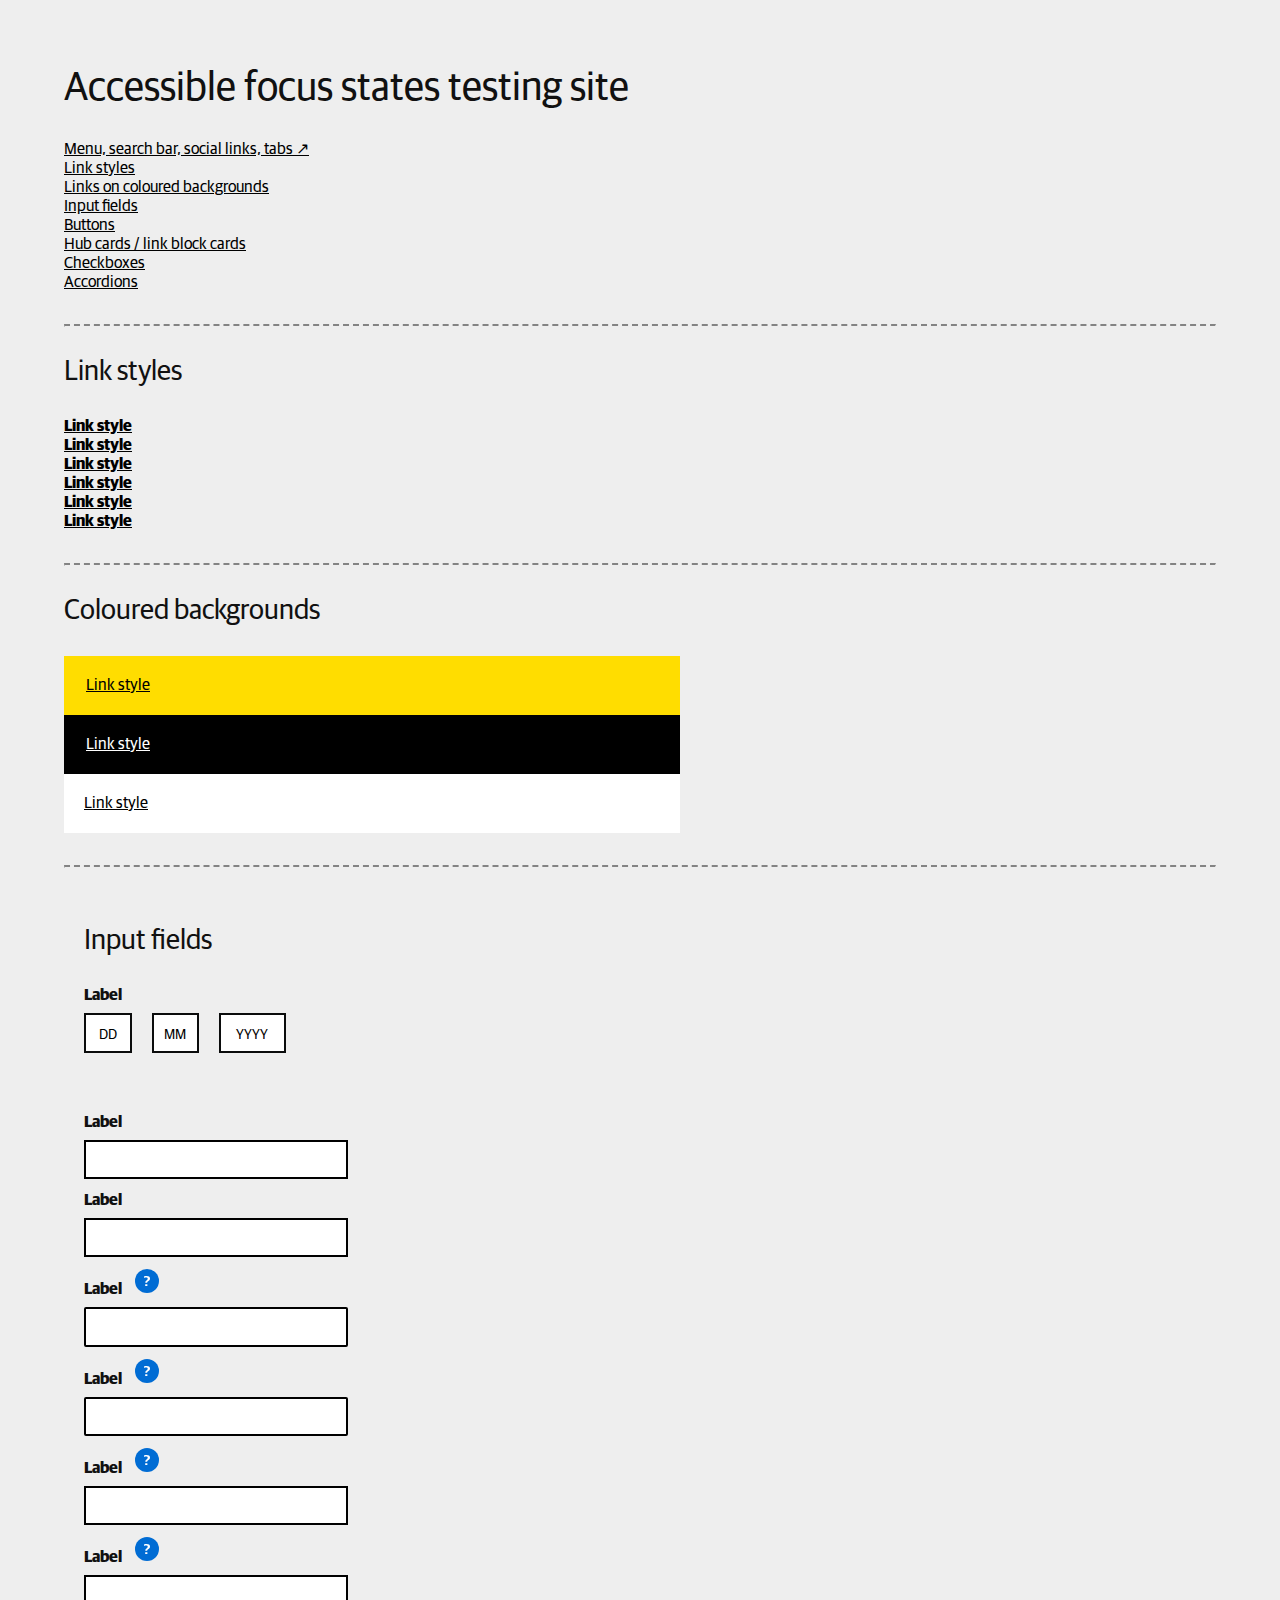
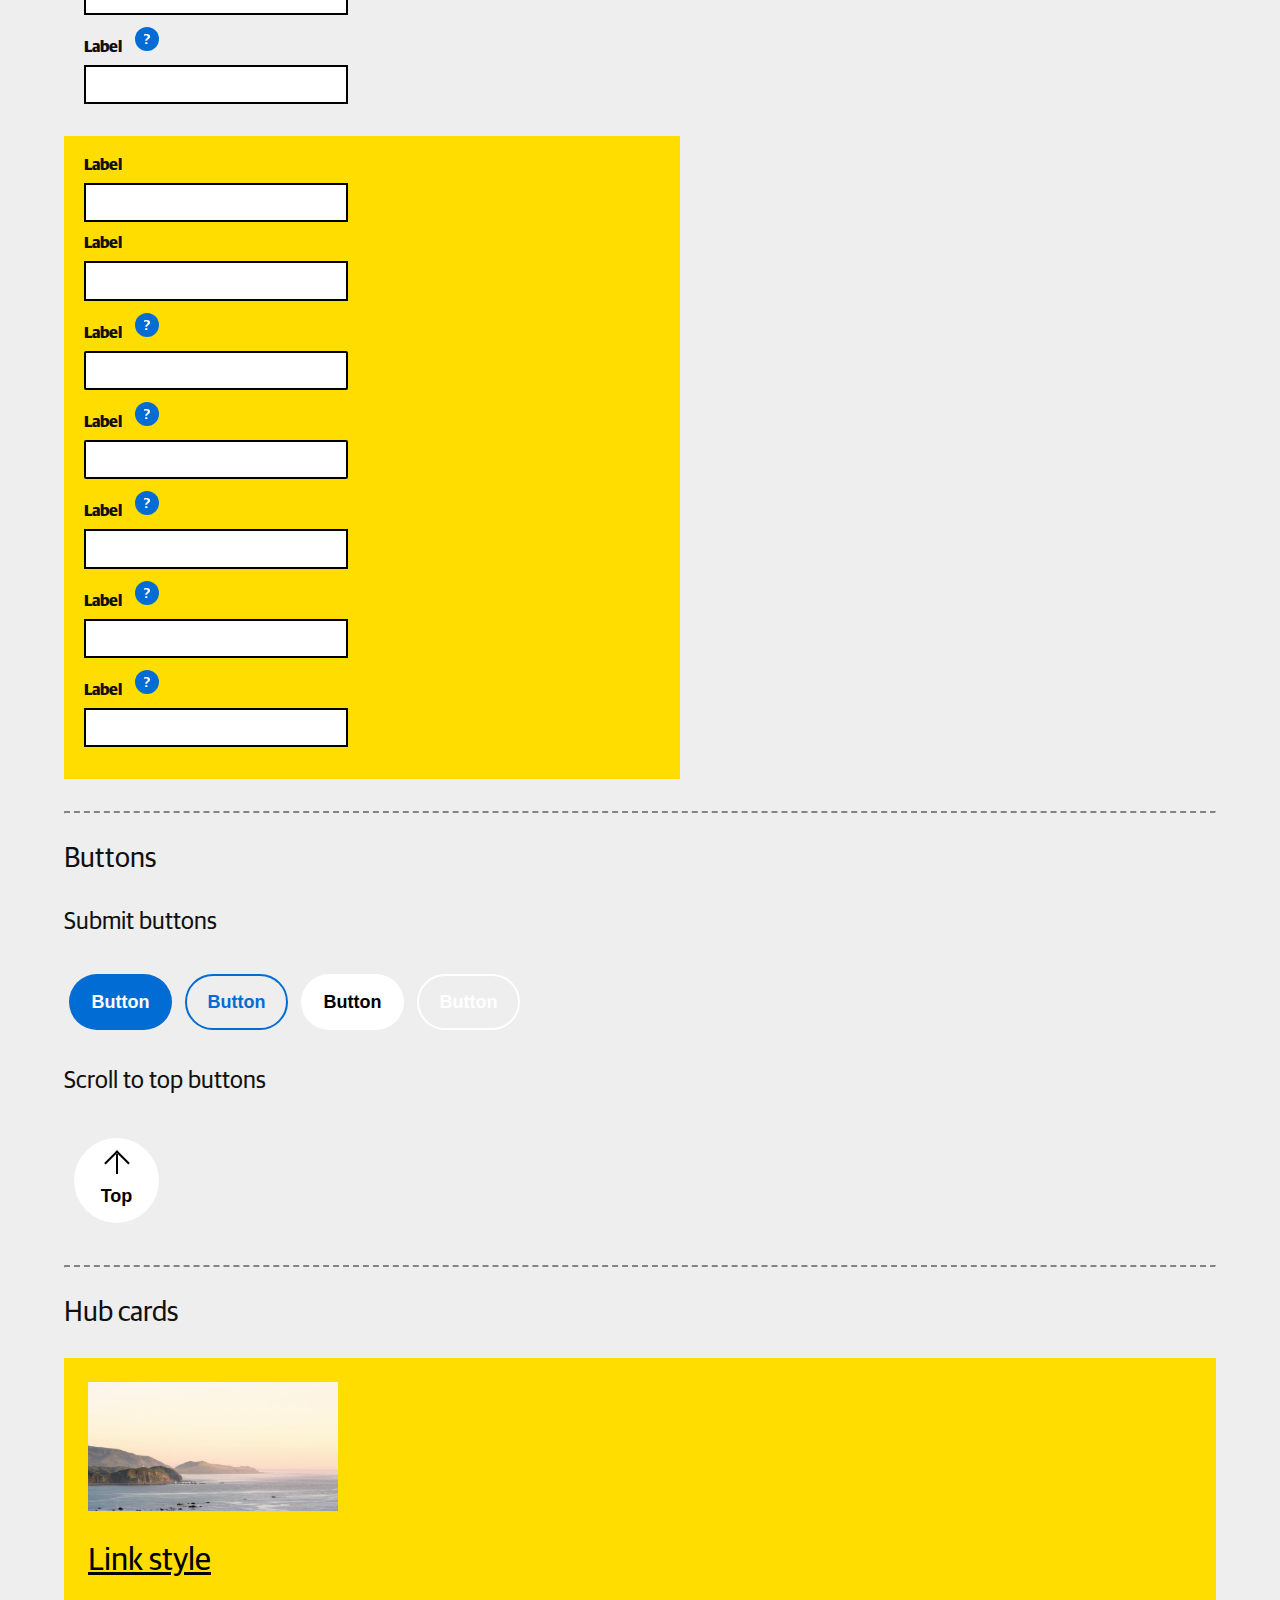
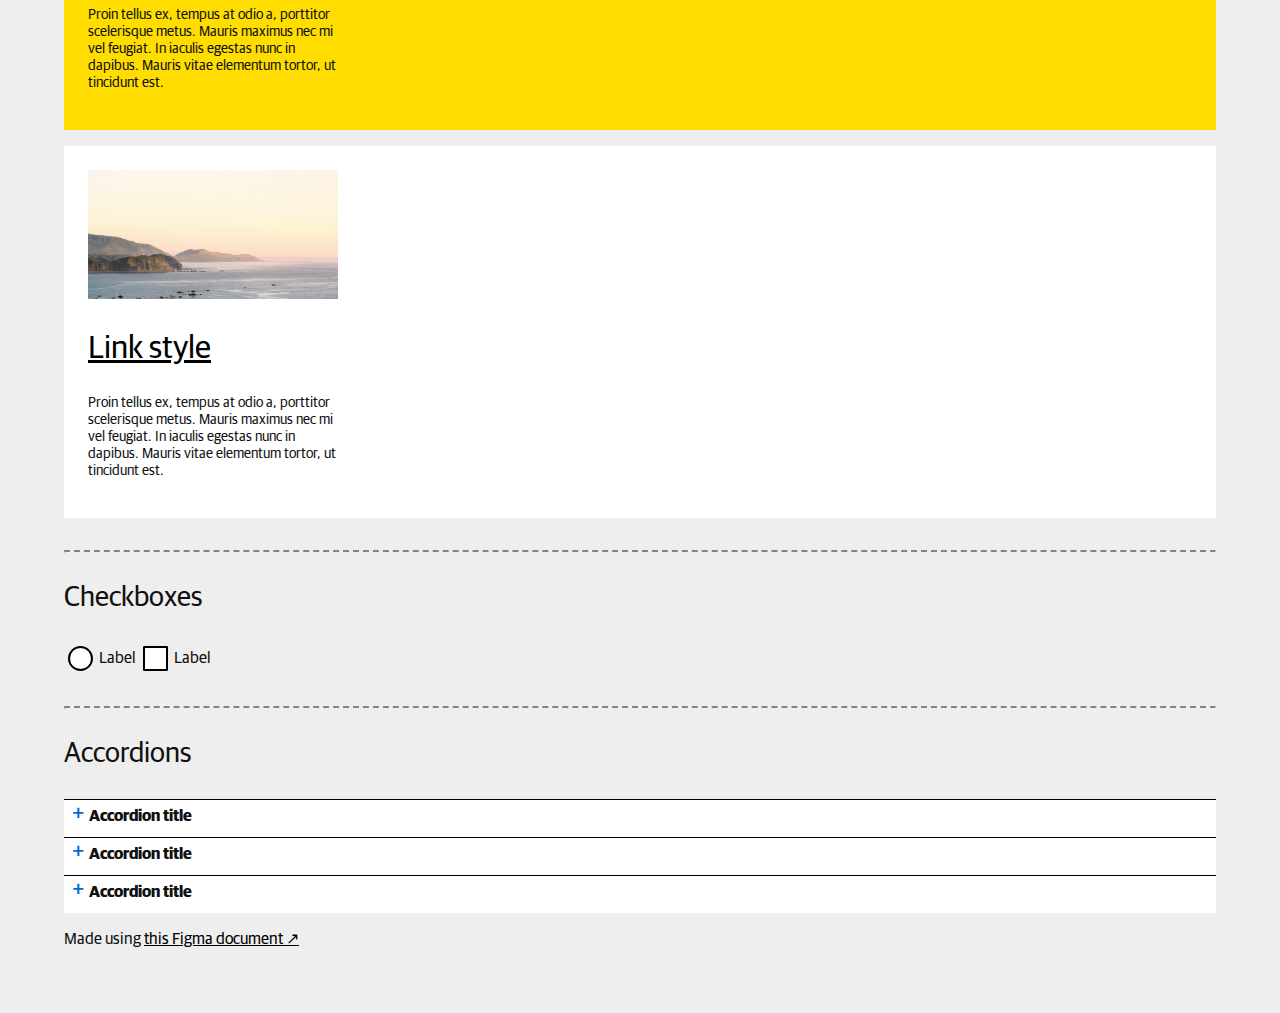
==== index.html @ c432e646 "Took CSS from WCC site for trickier elements" ====
<!DOCTYPE html>
<html lang="en">
   <head>
      <meta charset="utf-8">
      <meta http-equiv="X-UA-Compatible" content="IE=edge">
      <title>Accessible focus states</title>
      <meta name="description" content="Site for testing keyboard navigation of key elements.">
      <meta name="viewport" content="width=device-width, initial-scale=1">
      <meta property="twitter:image" content="/images/og.png">
      <meta property="twitter:title" content="Accessible focus states">
      <meta property="og:image" content="/images/og.png">
      <meta property="og:title" content="Accessible focus states">
      <meta property="og:description" content="Site for testing keyboard navigation of key elements." />
      <meta property="og:url" content="https://accessible-focus-states.vercel.app/">
      <link rel="stylesheet" href="style.css">
      <link rel="stylesheet" href="https://cdnjs.cloudflare.com/ajax/libs/font-awesome/4.7.0/css/font-awesome.min.css">
      <link rel="apple-touch-icon" sizes="180x180" href="/apple-touch-icon.png">
      <link rel="icon" type="image/png" sizes="32x32" href="/favicon-32x32.png">
      <link rel="icon" type="image/png" sizes="16x16" href="/favicon-16x16.png">
      <link rel="manifest" href="/site.webmanifest">
   </head>
   <body>
    <header>
      <h1>
         <span class="strong">Accessible focus states testing site</span>
      </h1>
    </header>
    <nav>
      <a href="/menu.html">Menu, search bar, social links, tabs ↗</a><br>
      <a href="#link-styles">Link styles</a><br>
      <a href="#coloured-backgrounds">Links on coloured backgrounds</a><br>
      <a href="#inputs">Input fields</a><br>
      <a href="#buttons">Buttons</a><br>
      <a href="#hub-cards">Hub cards / link block cards</a><br>
      <a href="#checkboxes">Checkboxes</a><br>
      <a href="#accordion">Accordions</a>
    </nav>
    <main>
      <hr class="dashed">
      <section>
         <h3 id="link-styles">Link styles</h3>
         <div id="text-links">
            <div id="link-one">
               <a href="#">Link style</a>
            </div>
            <div id="link-two">
               <a href="#">Link style</a>
            </div>
            <div id="link-three">
               <a href="#">Link style</a>
            </div>
            <div id="link-four">
               <a href="#">Link style</a>
            </div>
            <div id="link-five">
               <a href="#">Link style</a>
            </div>
            <div id="link-six">
               <a href="#">Link style</a>
            </div>
         </div>
      </section>
      <hr class="dashed">
      <section>
         <h3 id="coloured-backgrounds">Coloured backgrounds</h3>
         <div class="yellow-bg">
            <div id="link-seven">
               <a href="#">Link style</a>
            </div>
         </div>
         <div class="black-bg">
            <div id="link-eight">
               <a href="#">Link style</a>
            </div>
         </div>
         <div class="white-bg">
            <div id="link-nine">
               <a href="#">Link style</a>
            </div>
         </div>
      </section>
      <hr class="dashed">
         

      <div class="nobg-label">
            <h3 id="inputs">Input fields</h3>
    
         <div class="govuk-form-group">
            <label class="input--label">Label</label>
              <div class="govuk-date-input" id="passport-issued">
                <div class="govuk-date-input__item">
                  <div class="govuk-form-group">
                    <label class="govuk-label govuk-date-input__label" for="passport-issued-day">
                      Day
                    </label>
                    <input class="govuk-input govuk-date-input__input govuk-input--width-2" id="passport-issued-day" name="passport-issued-day" type="number" placeholder="DD" inputmode="numeric">
                  </div>
                </div>
                <div class="govuk-date-input__item">
                  <div class="govuk-form-group">
                    <label class="govuk-label govuk-date-input__label" for="passport-issued-month">
                      Month
                    </label>
                    <input class="govuk-input govuk-date-input__input govuk-input--width-2" id="passport-issued-month" name="passport-issued-month" type="number" placeholder="MM" inputmode="numeric">
                  </div>
                </div>
                <div class="govuk-date-input__item">
                  <div class="govuk-form-group">
                    <label class="govuk-label govuk-date-input__label" for="passport-issued-year">
                      Year
                    </label>
                    <input class="govuk-input govuk-date-input__input govuk-input--width-4" id="passport-issued-year" name="passport-issued-year" type="number" placeholder="YYYY" inputmode="numeric">
                  </div>
                </div>
              </div>
          </div>
         
            <div class="input--field-group">
               <label class="input--label" for="user-name">Label</label>
               <input class="input--field-a" id="user-name" type="text" name="user_name" />
            </div>
            <div class="input--field-group">
               <label class="input--label" for="user-name">Label</label>
               <input class="input--field-b" id="user-name" type="text" name="user_name" />
            </div>
            <div class="input--field-group good">
               <label class="input--label" for="user-name">
                  Label
                  <svg class="icon" alt="White question mark icon inside a blue circle"></svg>
               </label>
               <input class="input--field-c" id="user-name" type="text" name="user_name" />
            </div>
            <div class="input--field-group good">
               <label class="input--label" for="user-name">
                  Label
                  <svg class="icon" alt="White question mark icon inside a blue circle"></svg>
               </label>
               <input class="input--field-d" id="user-name" type="text" name="user_name" />
            </div>
            <div class="input--field-group good">
               <label class="input--label" for="user-name">
                  Label
                  <svg class="icon" alt="White question mark icon inside a blue circle"></svg>
               </label>
               <input class="input--field-e" id="user-name" type="text" name="user_name" />
            </div>
            <div class="input--field-group good">
               <label class="input--label" for="user-name">
                  Label
                  <svg class="icon" alt="White question mark icon inside a blue circle"></svg>
               </label>
               <input class="input--field-f" id="user-name" type="text" name="user_name" />
            </div>
            <div class="input--field-group good">
               <label class="input--label" for="user-name">
                  Label
                  <svg class="icon" alt="White question mark icon inside a blue circle"></svg>
               </label>
               <input class="input--field-g" id="user-name" type="text" name="user_name" />
            </div>
         </div>
         <div class="yellow-bg">
            <div class="input--field-group">
               <label class="input--label" for="user-name">Label</label>
               <input class="input--field-a" id="user-name" type="text" name="user_name" />
            </div>
            <div class="input--field-group">
               <label class="input--label" for="user-name">Label</label>
               <input class="input--field-b" id="user-name" type="text" name="user_name" />
            </div>
            <div class="input--field-group good">
               <label class="input--label" for="user-name">
                  Label
                  <svg class="icon" alt="White question mark icon inside a blue circle"></svg>
               </label>
               <input class="input--field-c" id="user-name" type="text" name="user_name" />
            </div>
            <div class="input--field-group good">
               <label class="input--label" for="user-name">
                  Label
                  <svg class="icon" alt="White question mark icon inside a blue circle"></svg>
               </label>
               <input class="input--field-d" id="user-name" type="text" name="user_name" />
            </div>
            <div class="input--field-group good">
               <label class="input--label" for="user-name">
                  Label
                  <svg class="icon" alt="White question mark icon inside a blue circle"></svg>
               </label>
               <input class="input--field-e" id="user-name" type="text" name="user_name" />
            </div>
            <div class="input--field-group good">
               <label class="input--label" for="user-name">
                  Label
                  <svg class="icon" alt="White question mark icon inside a blue circle"></svg>
               </label>
               <input class="input--field-f" id="user-name" type="text" name="user_name" />
            </div>
            <div class="input--field-group good">
               <label class="input--label" for="user-name">
                  Label
                  <svg class="icon" alt="White question mark icon inside a blue circle"></svg>
               </label>
               <input class="input--field-g" id="user-name" type="text" name="user_name" />
            </div>
         </div>
      </section>
      <hr class="dashed">
      <section>
         <h3 id="buttons">Buttons</h3>
         <h4>Submit buttons</h4>
         <button type="button" class="button">Button</button>
         <button type="button" class="button-a">Button</button>
         <button type="button" class="button-b">Button</button>
         <button type="button" class="button-c">Button</button>
         <h4>Scroll to top buttons</h4>
         <button id="scrollToTopBtn"><i class="gg-arrow-up"></i><br>Top</button>
      </section>
      <hr class="dashed">
      <section>
         <h3 id="hub-cards">Hub cards</h3>
         <div class="full-width-yellow">
         <ul class="linkCards">
            <li class="yellow-card">
               <a href="https://example.com" aria-label="Takes the user to example.com, used as a test link" title="Go to example.com">
                  <img src="/images/beach.png" alt="Photograph of the New Zealand beachside, with an open pinkish sky in the distance." width="250px">
                  <h2>Link style</h2>
               </a>
               <p>
                  Proin tellus ex, tempus at odio a, porttitor scelerisque metus. Mauris maximus nec mi vel feugiat. In iaculis egestas nunc in dapibus. Mauris vitae elementum tortor, ut tincidunt est.
               </p>
            </li>
         </ul>
         </div>
         <div class="full-width-white">
         <ul class="linkCards">
            <li class="white-card">
               <a href="https://example.com" aria-label="Takes the user to example.com, used as a test link" title="Go to example.com">
                  <img src="/images/beach.png" alt="Photograph of the New Zealand beachside, with an open pinkish sky in the distance." width="250px">
                  <h2>Link style</h2>
               </a>
               <p>
                  Proin tellus ex, tempus at odio a, porttitor scelerisque metus. Mauris maximus nec mi vel feugiat. In iaculis egestas nunc in dapibus. Mauris vitae elementum tortor, ut tincidunt est.
               </p>
            </li>
         </ul>
         </div>
      </section>
      <hr class="dashed">
      <section>
         <h3 id="checkboxes">Checkboxes</h3>
         <input type="checkbox" class="checkbox-round" aria-labelledby="checkbox">
         <label for="checkbox">Label</label>
         <input type="checkbox" class="checkbox-square" aria-labelledby="checkbox">
         <label for="checkbox">Label</label>
      </section>
      <hr class="dashed">
      <section>
         <h3 id="accordion">Accordions</h3>
         <div class="full-width-white">
         <details aria-labelledby="accordion">
            <summary>Accordion title</summary>
            <p>This is some accordion content.</p>
         </details>
         <details aria-labelledby="accordion">
            <summary>Accordion title</summary>
            <p>This is some accordion content.</p>
         </details>
         <details aria-labelledby="accordion">
            <summary>Accordion title</summary>
            <p>This is some accordion content.</p>
         </details>
      </div>
      </section>
    </main>
    <footer>
        <p>Made using <a href="https://www.figma.com/file/gqziIQ2VewQDCaU8nLfuSC/accessible-focus-states?type=design&node-id=51-814&mode=design&t=V93W15GEvWnqs6bF-0" aria-label="Opens Figma mockups of keyboard accessible focus states of the Wellington City Council website." title="Go to Figma file." target="_blank">this Figma document ↗</a></p>
    </footer>
   </body>
</html>
---- style.css ----
/* Fonts */
@font-face {
	font-family: 'Guardian Sans';
	font-style: normal;
	font-weight: normal;
	src: local('Guardian Sans Regular'), url('fonts/GuardianSansRegular.woff') format('woff');
}
@font-face {
	font-family: 'Guardian Sans';
	font-style: italic;
	font-weight: normal;
	src: local('Guardian Sans Regular Italic'), url('fonts/GuardianSansRegularIt.woff') format('woff');
}
@font-face {
	font-family: 'Guardian Sans';
	font-style: normal;
	font-weight: bold;
	src: local('Guardian Sans Bold'), url('fonts/GuardianSansBold.woff') format('woff');
}
@font-face {
	font-family: 'Guardian Sans';
	font-style: italic;
	font-weight: bold;
	src: local('Guardian Sans Bold Italic'), url('fonts/GuardianSansBoldIt.woff') format('woff');
}
body {
	text-rendering: optimizeLegibility;
	-webkit-overflow-scrolling: touch;
	-webkit-font-smoothing: antialiased;
	margin: 4rem;
	color: #111;
	font-family: "Guardian Sans", sans-serif;
	background-color: #eeeeee;
}
/* Sections */
.yellow-bg {
	background:#FFDD00;
	width: 50%;
	display: block;
	padding: 20px;
}
.nobg-label {
	width: 50%;
	display: block;
	padding: 20px;
}
.yellow-label {
	background: #FFDD00;
	width: 50%;
	display: block;
	padding: 20px;
}
.yellow-bg a {
	padding: 2px;
}
.black-bg {
	background:#000000;
	width: 50%;
	display: block;
	padding: 20px;
}
.black-bg a:link {
	padding: 2px;
	color: #ffffff;
}
.white-bg {
	background:#FFFFFF;
	width: 50%;
	display: block;
	padding: 20px;
}
/* Dividers */
hr.dashed {
	border-top: 2px dashed #838383;
	margin-top: 2em;
}
/* Links */
a {
	font-family: 'Guardian Sans';
}
.link,a {
	text-decoration: underline;
	color: #000 
}
a:hover {
	color: #006CD4;
	text-decoration: underline;
}
/* Text */
p {
	font-weight: normal;
}
/* Link one style */
#text-links a {
	font-weight: bold;
}
#link-one a:focus {
	text-decoration: underline;
	background: #003480;
	color: #ffffff;
	font-weight: bold;
	outline-style: solid;
}
#link-one a:hover,#link-one a:active {
	font-weight: bold;
	text-decoration: underline;
	color: #006CD4;
}
/* Link two style */
#link-two a:focus {
	text-decoration: underline;
	background: #006CD4;
	color: #ffffff;
	outline-style: solid;
	outline-color: #003480;
	outline-width: 2px;
}
#link-two a:hover,#link-two a:active {
	font-weight: bold;
	text-decoration: underline;
	color: #006CD4;
}
/* Link three style */
#link-three a:focus {
	text-decoration: underline;
	background: #003480;
	color: #ffffff;
	outline-style: solid;
	outline-color: #006CD4;
	outline-width: 2px;
}
#link-three a:hover,#link-three a:active {
	font-weight: bold;
	text-decoration: underline;
	color: #006CD4;
}
/* Link four style */
#link-four a:focus {
	text-decoration: underline;
	background: #949494;
	color: #ffffff;
	outline-style: solid;
	outline-color: #006CD4;
	outline-width: 2px;
}
#link-four a:hover,#link-four a:active {
	font-weight: bold;
	text-decoration: underline;
	color: #006CD4;
}
/* Link five style */
#link-five a:focus {
	text-decoration: underline;
	background: #003480;
	color: #ffffff;
	outline-color: #006CD4;
	outline-width: 2px;
	border-radius: 2px;
}
#link-five a:hover,#link-five a:active {
	font-weight: bold;
	text-decoration: underline;
	color: #006CD4;
}
/* Link six style */
#link-six a:focus {
	text-decoration: underline;
	background: #949494;
	color: #ffffff;
	outline-style: solid;
	outline-color: #949494;
}
#link-six a:hover,#link-six a:active {
	font-weight: bold;
	text-decoration: underline;
	color: #006CD4;
}
/* Link seven style */
#link-seven a:focus {
	text-decoration: underline;
	color: #006CD4;
	outline-width: 2px;
	outline-style: solid;
	outline-color: #006CD4;
}
#link-seven a:hover,#link-seven a:active {
	text-decoration: underline;
	color: #006CD4;
}
/* Link eight style */
#link-eight a:focus {
	text-decoration: underline;
	color: #949494;
	outline-width: 2px;
	outline-style: solid;
	outline-color: #949494;
}
#link-eight a:hover,#link-eight a:active {
	text-decoration: underline;
	color: #006CD4;
}
/* Link nine style */
#link-nine a:focus {
	text-decoration: underline;
	color: #006CD4;
	outline-width: 2px;
	outline-style: solid;
	outline-color: #006CD4;
}
#link-nine a:hover,#link-nine a:active {
	text-decoration: underline;
	color: #006CD4;
}
/* Facebook link */
#fb-link a:focus {
	text-decoration: underline;
	color: #949494;
	outline-width: 2px;
	outline-style: solid;
	outline-color: #949494;
}
#fb-link a:hover,#fb-link a:active {
	text-decoration: underline;
	color: #ffffff;
}
.icon:after {
	content: "";
	display: flex;
	justify-content: flex-start;
	align-items: flex-start;
	background-repeat: no-repeat;
	background-position: 50%;
	position: relative;
}
.icon--social:after {
	width: 30px;
	height: 30px;
	background-size: 30px 30px;
	border-radius: 10rem;
	background-color: #fff ;
	display: flex;
	justify-content: flex-start;
	align-items: flex-start;
}
a:hover .icon--social:after {
	background-color: #949494 
}
.icon--social-facebook:after {
	background-image: url(/icons/facebook.svg);
	display: flex;
	justify-content: flex-start;
	align-items: flex-start;
}
.link--light {
	color: #fff 
}
.link--light:hover {
	color: #949494 
}
.link--light:focus {
	background-color: #003480;
	color: #fff 
}
/*.justify-content-between {
	-webkit-box-pack: justify!important;
	-ms-flex-pack: justify!important;
	justify-content: space-between!important 
}
*/
.flex-container {
	padding: 0;
	margin: 0;
	list-style: none;
	-ms-box-orient: horizontal;
	display: -webkit-box;
	display: -moz-box;
	display: -ms-flexbox;
	display: -moz-flex;
	display: -webkit-flex;
	display: flex;
	justify-content: flex-start;
	align-items: flex-start;
}
.nowrap {
	-webkit-flex-wrap: nowrap;
	flex-wrap: nowrap;
}
/* Input fields */
.input--field-a {
	width: 256px;
	height: 2.5em;
	border: 2px solid #000000;
}
.input--field-a:hover {
	color: #006CD4;
}
.input--field-a:focus {
	outline-color: #006CD4;
	border-color: #003480;
	outline-style: solid;
	outline-width: 4px;
}
.input--field-b {
	width: 256px;
	height: 2.5em;
	border: 2px solid #000000;
}
.input--field-b:hover {
	color: #003480;
}
.input--field-b:focus {
	outline-color: #003480;
	border-color: #006CD4;
	outline-style: solid;
	outline-width: 4px;
}
.input--field-c {
	width: 256px;
	height: 2.5em;
	border: 2px solid #000000;
	border-radius: 2px;
}
.input--field-c:hover {
	color: #006CD4;
}
.input--field-c:focus {
	outline-color: #006CD4;
	border-color: #003480;
	outline-style: solid;
	outline-width: 4px;
}
.input--field-d {
	width: 256px;
	height: 2.5em;
	border: 2px solid #000000;
	border-radius: 2px;
}
.input--field-d:hover {
	color: #006CD4;
}
.input--field-d:focus {
	outline-color: #006CD4;
	border-color: #949494;
	outline-style: solid;
	outline-width: 4px;
}
.input--field-e {
	width: 256px;
	height: 2.5em;
	border: 2px solid #000000;
}
.input--field-e:hover {
	color: #003480;
}
.input--field-e:focus {
	outline-color: #949494;
	border-color: #58595B;
	outline-style: solid;
	outline-width: 4px;
}
.input--field-f {
	width: 256px;
	height: 2.5em;
	border: 2px solid #000000;
}
.input--field-f:hover {
	color: #003480;
}
.input--field-f:focus {
	outline-color: #949494;
	border-color: #006CD4;
	outline-style: solid;
	outline-width: 4px;
}
.input--field-g {
	width: 256px;
	height: 2.5em;
	border: 2px solid #000000;
}
.input--field-g:hover {
	color: #003480;
}
.input--field-g:focus {
	outline-color: #DDEBFE;
	border-color: #006CD4;
	outline-style: solid;
	outline-width: 4px;
}
[class^="icon"] {
	position: relative;
	background: url(/icons/info.svg) no-repeat;
}
.good [class^="icon"] {
	width: 25px;
	height: 25px;
	margin-left: 10px;
	align-items: center;
}
.input--field-group {
	margin-bottom: 0.75em;
}
.input--label {
	display: block;
	font-weight: bold;
	margin-bottom: 0.5em;
}
.input--field-rounded {
	width: 256px;
	height: 2.5em;
	border: 2px solid #000000;
	border-radius: 30px;
	margin: 10px;
	padding-right: 10px;
	background: transparent url("data:image/svg+xml,%3Csvg xmlns='http://www.w3.org/2000/svg' width='16' height='16' class='bi bi-search' viewBox='0 0 16 16'%3E%3Cpath d='M11.742 10.344a6.5 6.5 0 1 0-1.397 1.398h-.001c.03.04.062.078.098.115l3.85 3.85a1 1 0 0 0 1.415-1.414l-3.85-3.85a1.007 1.007 0 0 0-.115-.1zM12 6.5a5.5 5.5 0 1 1-11 0 5.5 5.5 0 0 1 11 0z'%3E%3C/path%3E%3C/svg%3E") no-repeat center;
	cursor: pointer;
}
.input--field-rounded:hover {
	color: #006CD4;
}
.input--field-rounded:focus {
	outline-color: #006CD4;
	border-color: #003480;
	outline-style: solid;
	outline-width: 4px;
}
.input--field-rounded::placeholder {
	font-weight: normal;
	font-family: 'Guardian Sans';
	color: #000;
	padding-left: 1rem;
}


  




/* Buttons */
.button {
	background-color:#006CD4;
	color: #fff;
	border-radius: 66px;
	border: none;
	height: 56px;
	width: 103px;
	padding: 0px;
	font-weight: 600;
	font-size: 18px;
	gap: 12px;
	text-align: center;
	display: inline-block;
	line-height: 28px;
	margin: 5px;
}
.button:hover {
	background-color: #003480;
}
.button:focus {
	background-color: #003480;
	border-color: #fff;
	border-width: 2px;
	outline-style: double;
	outline-width: 4px;
	outline-color: #003480;
}
.button-a {
	background-color: transparent;
	color: #006CD4;
	border-radius: 66px;
	border-style: solid;
	border-color: #006CD4;
	height: 56px;
	width: 103px;
	padding: 0px;
	font-weight: 600;
	font-size: 18px;
	gap: 12px;
	text-align: center;
	display: inline-block;
	line-height: 28px;
	margin: 5px;
}
.button-a:hover {
	background-color: transparent;
	color:#003480;
	border-color: #003480;
}
.button-a:focus {
	background-color: transparent;
	color: #003480;
	outline-color: #003480;
	border-color: #003480;
	border-width: 0px;
	outline-style: double;
	outline-width: 4px;
}
.button-b {
	background-color:#fff;
	color: #000000;
	border-radius: 66px;
	border: none;
	height: 56px;
	width: 103px;
	padding: 0px;
	font-weight: 600;
	font-size: 18px;
	gap: 12px;
	text-align: center;
	display: inline-block;
	line-height: 28px;
	margin: 5px;
}
.button-b:hover {
	background-color: #949494;
	color:#000000;
}
.button-b:focus {
	background-color: #949494;
	color: #000;
	outline-color: #949494;
	border-color: #949494;
	border-width: 0px;
	outline-style: double;
	outline-width: 4px;
}
.button-c {
	background-color: transparent;
	color: #fff;
	border-radius: 66px;
	border-style: solid;
	border-color: #fff;
	height: 56px;
	width: 103px;
	padding: 0px;
	font-weight: 600;
	font-size: 18px;
	gap: 12px;
	text-align: center;
	display: inline-block;
	line-height: 28px;
	margin: 5px;
}
.button-c:hover {
	background-color: transparent;
	color:#003480;
	border-color: #003480;
	border-style: solid;
	border-width: 2px;
}
.button-c:focus {
	background-color: transparent;
	color: #003480;
	outline-color: #003480;
	border-color: #003480;
	border-width: 0px;
	outline-style: double;
	outline-width: 4px;
}
/* Scroll to top button */
#scrollToTopBtn {
	background-color: #fff;
	border: none;
	border-radius: 50%;
	margin: 10px;
	color: #000;
	cursor: pointer;
	font-size: 18px;
	font-weight: bold;
	line-height: 28px;
	width: 85px;
	height: 85px;
	justify-content: center;
}
.gg-arrow-up {
	box-sizing: border-box;
	position: relative;
	display: inline-block;
	transform: scale(var(--ggs,1));
	width: 22px;
	height: 22px;
	justify-content: center;
}
.gg-arrow-up::after,.gg-arrow-up::before {
	content: "";
	display: inline-block;
	box-sizing: border-box;
	position: absolute;
	top: 2px;
	justify-content: center;
}
.gg-arrow-up::after {
	width: 18px;
	height: 18px;
	border-top: 2px solid;
	border-left: 2px solid;
	transform: rotate(45deg);
	left: 2px;
	justify-content: center;
}
.gg-arrow-up::before {
	width: 2px;
	height: 20px;
	left: 10px;
	background: currentColor;
	justify-content: center;
}
#scrollToTopBtn:hover, .gg-arrow-up:hover {
	background-color: #003480;
	color: #fff;
}
#scrollToTopBtn:focus, .gg-arrow-up:focus {
	background-color: #003480;
	color: #fff;
	outline-color: #d4d4d4;
	border-color: #003480;
	border-width: 2px;
	border-style: double;
	outline-style: solid;
	outline-width: 2px;
	box-shadow: 0 0 0 4px #003480;
}
.linkCards {
	margin: 1em 0;
	padding: 0;
	max-width: 437px;
	inline-size: 300px;
}
.linkCards:hover {
	color: #000;
	-webkit-box-shadow: 0 0 0 2px #000;
	box-shadow: 0 0 0 2px #000 
}
.linkCards h2 {
	font-weight: normal;
}
.linkCards p {
	font-size: 14px;
}
.linkCards li.yellow-card {
	list-style: none;
	margin: 1em 0;
	padding: 24px;
	background: #FD0;
	position: relative;
}
.linkCards li.yellow-card:focus {
	list-style: none;
	margin: 1em 0;
	padding: 24px;
	background: #FD0;
	position: relative;
	border: #000;
	outline-style: double;
}
.linkCards li.white-card {
	list-style: none;
	margin: 1em 0;
	padding: 24px;
	background: #FFF;
	position: relative;
}
.linkCards a:hover {
	color: #006CD4;
}
.linkCards li a.main::after {
	position: absolute;
	top: 0;
	left: 0;
	right: 0;
	bottom: 0;
	content: ' ';
}
/* Checkboxes */
.checkbox-round {
	width: 25px;
	height: 25px;
	background-color: white;
	border-radius: 50%;
	vertical-align: middle;
	border: 2px solid #000000;
	appearance: none;
	-webkit-appearance: none;
	outline: none;
	cursor: pointer;
}
.checkbox-round:hover {
	border-color: #006CD4;
}
.checkbox-round:focus {
	background-color: #fff;
	color: #006CD4;
	outline-color: #006CD4;
	border-color: #006CD4;
	border-width: 2px;
	border-style: double;
	outline-style: solid;
	outline-width: 2px;
}
.checkbox-round:checked {
	background-color: gray;
}
.checkbox-square {
	width: 25px;
	height: 25px;
	background-color: white;
	border-radius: 5%;
	vertical-align: middle;
	border: 2px solid #000000;
	appearance: none;
	-webkit-appearance: none;
	outline: none;
	cursor: pointer;
}
.checkbox-square:checked {
	background-color: gray;
}
.checkbox-square:focus {
	background-color: #fff;
	color: #006CD4;
	outline-color: #006CD4;
	border-color: #006CD4;
	border-width: 2px;
	border-style: double;
	outline-style: solid;
	outline-width: 2px;
}
.checkbox-square:hover {
	border-color: #006CD4;
}
/* Accordions */
details {
	list-style-type: none;
	cursor: pointer;
	font-weight: bolder;
	outline: 0;
	outline-color: #006CD4;
	border-radius: 0;
	&:hover {
		background-color: #006CD4;
		color: #fff;
		summary::before, summary::after {
			color: #000;
	   }
   }
	&[open] {
		background: #fff;
		color:#000;
   }
}
details > summary {
	list-style-type: none;
	cursor: pointer;
	font-weight: bolder;
}
details > summary::-webkit-details-marker {
	display: none;
}
details > summary::before {
	content: '+ ';
	color: #006CD4;
	font-weight: normal;
	font-size: 1.5rem;
	text-align: left;
	margin-left: 0.5rem;
}
details[open] > summary::before {
	content: '- ';
	color: #006CD4;
	font-weight: normal;
	margin-left: 0.5rem;
	font-size: 1.5rem;
	text-align: left;
	background: #fff;
}
details {
	border-top: 1px solid #000;
	padding-bottom: 0.5rem;
	background: #fff;
}
details:focus {
	outline: 2px solid #006CD4;
}
details > summary > p {
	text-align: left;
}
/* Tabs */
.tabs {
	font-weight: bolder;
	width: 530px;
}
[role="tablist"] {
	min-width: 100%;
}
[role="tab"], [role="tab"]:focus, [role="tab"]:hover {
	display: inline-block;
	position: relative;
	z-index: 2;
	top: 2px;
	margin: 0;
	margin-top: 4px;
	padding-right: 5px;
	border: 2px solid hsl(0, 0%, 0%);
	background: hsl(0, 0%, 0%);
	color: #fff;
	font-weight: bold;
	max-width: 22%;
	overflow: hidden;
	text-align: left;
	cursor: pointer;
}
[role="tab"][aria-selected="true"] {
	padding: 2px 2px 4px;
	margin-top: 0;
	border-width: 2px;
	border-bottom-color: hsl(0, 0%, 100%);
	background: hsl(0, 0%, 100%);
	color: #000;
}
[role="tab"][aria-selected="false"] {
	border-bottom: 1px solid hsl(219deg 1% 72%);
}
[role="tab"] span.focus {
	display: inline-block;
	margin: 2px;
	padding: 4px 6px;
}
[role="tab"]:hover span.focus, [role="tab"]:focus span.focus, [role="tab"]:active span.focus {
	padding: 2px 4px;
	border: 2px solid rgb(36 116 214);
	outline-color: #006CD4;
}
[role="tabpanel"] {
	padding: 5px;
	border: 2px solid hsl(0, 0%, 0%);
	background: hsl(0, 0%, 100%);
	min-height: 10em;
	width: 100%;
	overflow: auto;
}
[role="tabpanel"].is-hidden {
	display: none;
}
[role="tabpanel"] p {
	margin: 0;
	padding: 10px;
}
[role="tabpanel"] .input--field-group {
	margin: 0;
	padding: 10px;
}
/* Search button */
[role="button"] {
	display: inline-block;
	position: relative;
	padding: 0.4em 0.7em;
	border: 1px solid hsl(213deg 71% 49%);
	border-radius: 20px;
	color: #fff;
	text-shadow: 0 -1px 1px hsl(216deg 27% 25%);
	background-color: hsl(216deg 82% 51%);
	background-image: linear-gradient( to bottom, hsl(216deg 82% 53%), hsl(216deg 82% 47%) );
}
[role="button"]:hover {
	border-color: hsl(213deg 71% 29%);
	background-color: hsl(216deg 82% 31%);
	background-image: linear-gradient( to bottom, hsl(216deg 82% 33%), hsl(216deg 82% 27%) );
	cursor: default;
}
[role="button"]:focus {
	outline: none;
}
[role="button"]:focus::before {
	position: absolute;
   /* button border width - outline width - offset */
	top: calc(-1px - 3px - 3px);
	right: calc(-1px - 3px - 3px);
	bottom: calc(-1px - 3px - 3px);
	left: calc(-1px - 3px - 3px);
	border: 3px solid hsl(213deg 71% 49%);
   /* button border radius + outline width + offset */
	border-radius: calc(5px + 3px + 3px);
	content: "";
}
[role="button"]:active {
	border-color: hsl(213deg 71% 49%);
	background-color: hsl(216deg 82% 31%);
	background-image: linear-gradient( to bottom, hsl(216deg 82% 53%), hsl(216deg 82% 47%) );
	box-shadow: inset 0 3px 5px 1px hsl(216deg 82% 30%);
}
[role="button"][aria-pressed] {
	border-color: hsl(261deg 71% 49%);
	box-shadow: 0 1px 2px hsl(261deg 27% 55%);
	background-color: hsl(261deg 82% 51%);
	background-image: linear-gradient( to bottom, hsl(261deg 82% 53%), hsl(261deg 82% 47%) );
}
[role="button"][aria-pressed]:hover {
	border-color: hsl(261deg 71% 29%);
	background-color: hsl(261deg 82% 31%);
	background-image: linear-gradient( to bottom, hsl(261deg 82% 33%), hsl(261deg 82% 27%) );
}
[role="button"][aria-pressed="true"] {
	padding-top: 0.5em;
	padding-bottom: 0.3em;
	border-color: hsl(261deg 71% 49%);
	background-color: hsl(261deg 82% 31%);
	background-image: linear-gradient( to bottom, hsl(261deg 82% 63%), hsl(261deg 82% 57%) );
	box-shadow: inset 0 3px 5px 1px hsl(261deg 82% 30%);
}
[role="button"][aria-pressed="true"]:hover {
	border-color: hsl(261deg 71% 49%);
	background-color: hsl(261deg 82% 31%);
	background-image: linear-gradient( to bottom, hsl(261deg 82% 43%), hsl(261deg 82% 37%) );
	box-shadow: inset 0 3px 5px 1px hsl(261deg 82% 20%);
}
[role="button"][aria-pressed]:focus::before {
	border-color: hsl(261deg 71% 49%);
}
[role="button"] svg {
	margin: 0.15em auto -0.15em;
	height: 1em;
	width: 1em;
	pointer-events: none;
}
/* Background color */
.full-width-white {
	position: relative;
   /* child absolute */

	background: #fff;
}
.full-width-yellow {
	position: relative;

	background: #FD0;
}
.h1,h1 {
	font-size:2.5rem;
	font-weight: normal;
}
.h2,h2{
   font-size:2rem;
   font-weight:normal;
}
.h3,h3{
   font-size:1.75rem;
   font-weight:normal;
}
.h4,h4{
   font-size:1.5rem;
   font-weight:normal;
}
.h5,h5{
   font-size:1.25rem
}
.h6,h6{
   font-size:1rem
}

.govuk-input{
    -webkit-font-smoothing:antialiased;
    -moz-osx-font-smoothing:grayscale;
    font-weight:400;
    font-size:16px;
    font-size:1rem;
    line-height:1.25;
    box-sizing:border-box;
    width:100%;
    height:40px;
    height:2.5rem;
    margin-top:0;
	text-align: center;
    padding:1px;
    border:2px solid #0b0c0c;
    border-radius:0;
    -webkit-appearance:none;
    -moz-appearance:none;
    appearance:none
}
.govuk-input::placeholder {
	font-size: 14px;
}
@media print{
    .govuk-input{
        font-family:sans-serif
    }
}
@media(min-width: 40.0625em){
    .govuk-input{
        font-size:19px;
        font-size:1.1875rem;
        line-height:1.3157894737
    }
}
@media print{
    .govuk-input{
        font-size:14pt;
        line-height:1.15
    }
}
.govuk-input:focus{
    outline:3px solid #fd0;
    outline-offset:0;
    box-shadow:inset 0 0 0 2px
}
.govuk-input:disabled{
    opacity:.5;
    color:inherit;
    background-color:rgba(0,0,0,0);
    cursor:not-allowed
}
.govuk-input::-webkit-outer-spin-button,.govuk-input::-webkit-inner-spin-button{
    margin:0;
    -webkit-appearance:none
}
.govuk-input[type=number]{
    -moz-appearance:textfield
}
.govuk-input--error{
    border-color:#d4351c
}
.govuk-input--error:focus{
    border-color:#0b0c0c
}
.govuk-input--extra-letter-spacing{
    -webkit-font-smoothing:antialiased;
    -moz-osx-font-smoothing:grayscale;
    -webkit-font-feature-settings:"tnum" 1;
    font-feature-settings:"tnum" 1;
    font-weight:400;
    letter-spacing:.05em
}
@media print{
    .govuk-input--extra-letter-spacing{
        font-family:sans-serif
    }
}
@supports(font-variant-numeric: tabular-nums){
    .govuk-input--extra-letter-spacing{
        -webkit-font-feature-settings:normal;
        font-feature-settings:normal;
        font-variant-numeric:tabular-nums
    }
}
.govuk-input--width-4{
    max-width:3.5em
}
.govuk-input--width-3{
    max-width:34em
}
.govuk-input--width-2{
    max-width: 2.5em
}
.govuk-input__wrapper{
    display:flex
}
.govuk-input__wrapper .govuk-input{
    flex:0 1 auto
}
.govuk-input__wrapper .govuk-input:focus{
    z-index:1
}
@media(max-width: 19.99em){
    .govuk-input__wrapper{
        display:block
    }
    .govuk-input__wrapper .govuk-input{
        max-width:100%
    }
}
.govuk-input__prefix,.govuk-input__suffix{
    -webkit-font-smoothing:antialiased;
    -moz-osx-font-smoothing:grayscale;
    font-weight:400;
    font-size:16px;
    font-size:1rem;
    line-height:1.25;
    box-sizing:border-box;
    display:inline-block;
    min-width:40px;
    min-width:2.5rem;
    height:40px;
    height:2.5rem;
    padding:5px;
    border:2px solid #0b0c0c;
    background-color:#f3f2f1;
    text-align:center;
    white-space:nowrap;
    cursor:default;
    flex:0 0 auto
}
@media print{
    .govuk-input__prefix,.govuk-input__suffix{
        font-family:sans-serif
    }
}
@media(min-width: 40.0625em){
    .govuk-input__prefix,.govuk-input__suffix{
        font-size:19px;
        font-size:1.1875rem;
        line-height:1.3157894737
    }
}
@media print{
    .govuk-input__prefix,.govuk-input__suffix{
        font-size:14pt;
        line-height:1.15
    }
}
@media(max-width: 40.0525em){
    .govuk-input__prefix,.govuk-input__suffix{
        line-height:1.6
    }
}
@media(max-width: 19.99em){
    .govuk-input__prefix,.govuk-input__suffix{
        display:block;
        height:100%;
        white-space:normal
    }
}
@media(max-width: 19.99em){
    .govuk-input__prefix{
        border-bottom:0
    }
}
@media(min-width: 20em){
    .govuk-input__prefix{
        border-right:0
    }
}
@media(max-width: 19.99em){
    .govuk-input__suffix{
        border-top:0
    }
}
@media(min-width: 20em){
    .govuk-input__suffix{
        border-left:0
    }
}
.govuk-date-input{
    font-size:0
}
.govuk-date-input:after{
    content:"";
    display:block;
    clear:both
}
.govuk-date-input__item{
    display:inline-block;
    margin-right:20px;
    margin-bottom:0
}
.govuk-date-input__label{
    display:block
}
.govuk-date-input__input{
    margin-bottom:0
}
.govuk-form-group{
    margin-bottom:20px
}
.govuk-form-group:after{
    content:"";
    display:block;
    clear:both
}
@media(min-width: 40.0625em){
    .govuk-form-group{
        margin-bottom:30px
    }
}

/* Search bar */

form {
	width: 250px;
	height: 44px;
	border-radius: 35px;
	border-color: #000;
	outline-color: #000000;
	outline-width: 2px;
	display: flex;
	background-color: #dbdbdb;
	flex-direction:row;
	align-items:center;
	margin-bottom: 50px;
  }

form:hover {
	outline:3px solid #006CD4;
    outline-offset:0;
    box-shadow:inset 0 0 0 2px;
}

form:focus-visible {
	outline:3px solid #FD0;
    outline-offset:0;
    box-shadow:inset 0 0 0 2px;
	background: #000;
	color: #FFF;
}
  
  input[type="search"] {
	all: unset;
	font: 16px;
	height: 100%;
	width: 100%;
	padding: 6px 10px;
	margin: 10px;
	outline-width: 2px;
	outline-color: #000;
  }
  
  ::placeholder {
	color: #000000;
	font-family: 'Guardian Sans';
  }
  
  svg[type="search"] {
	color: #000000;
	fill: currentColor;
	width: 20px;
	height: 20px;
	padding: 10px;
  }
  
  button[type="searchy"] {
	all: unset;
	cursor: pointer;
	width: 44px;
	height: 44px;
		padding-right: 10px;

  }
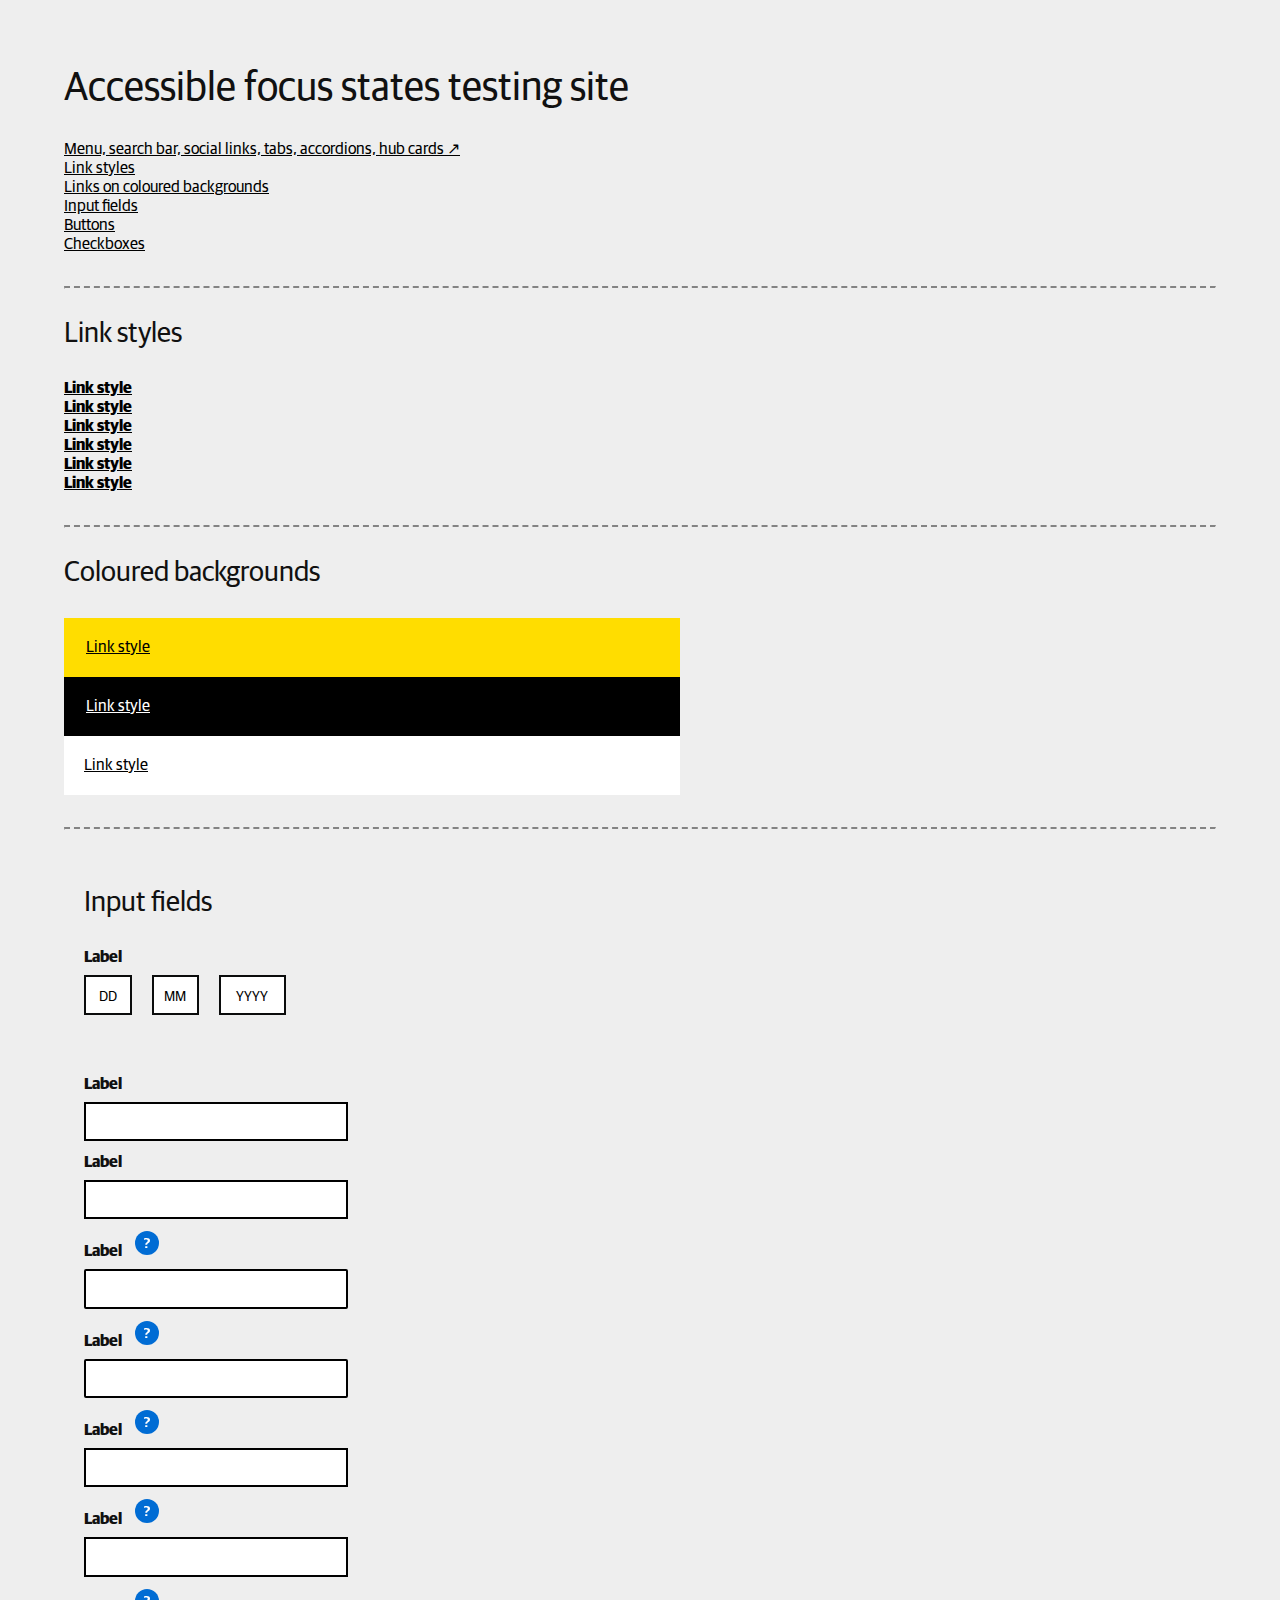
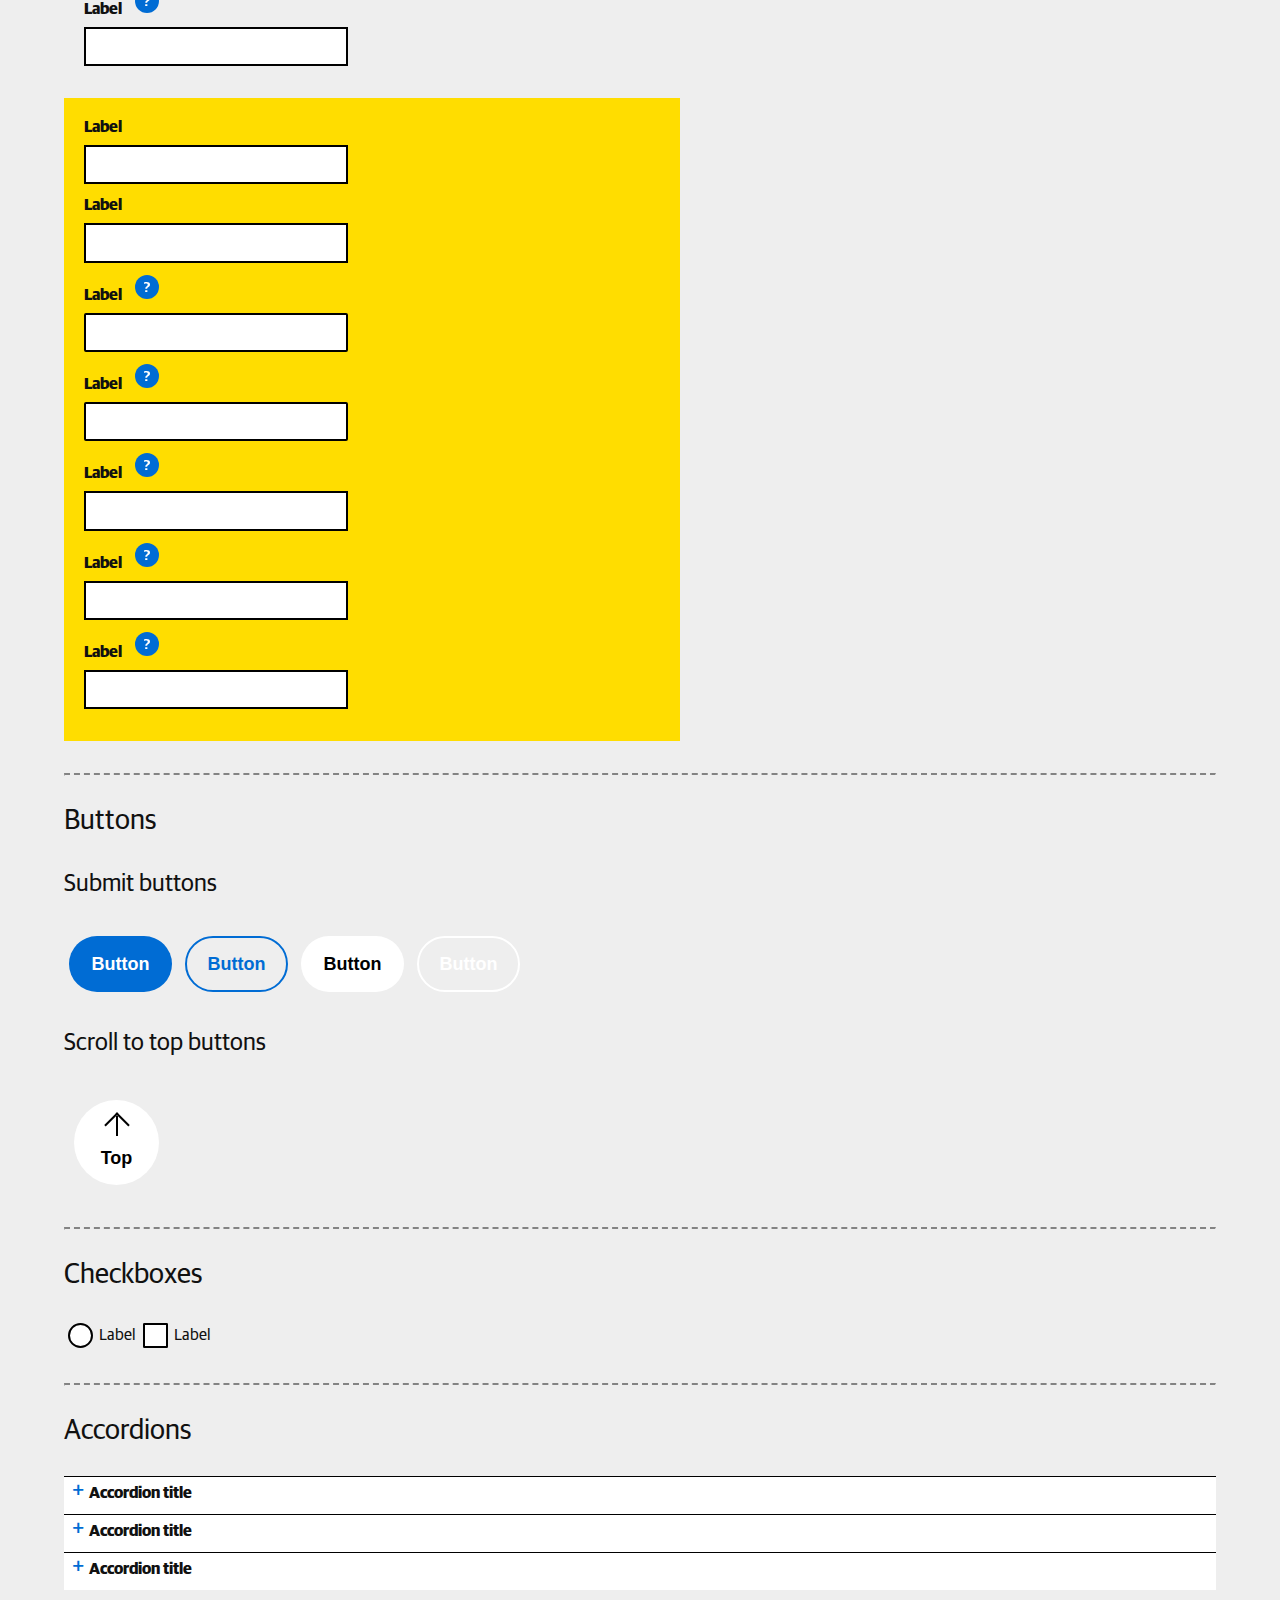
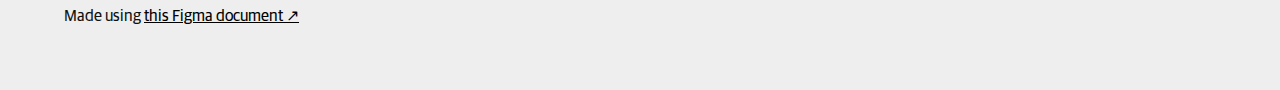
==== commit e59b3615: "Using more WCC CSS" ====
--- a/index.html
+++ b/index.html
@@ -26,14 +26,13 @@
       </h1>
     </header>
     <nav>
-      <a href="/menu.html">Menu, search bar, social links, tabs ↗</a><br>
+      <a href="/menu.html">Menu, search bar, social links, tabs, accordions, hub cards ↗</a><br>
       <a href="#link-styles">Link styles</a><br>
       <a href="#coloured-backgrounds">Links on coloured backgrounds</a><br>
       <a href="#inputs">Input fields</a><br>
       <a href="#buttons">Buttons</a><br>
-      <a href="#hub-cards">Hub cards / link block cards</a><br>
       <a href="#checkboxes">Checkboxes</a><br>
-      <a href="#accordion">Accordions</a>
+
     </nav>
     <main>
       <hr class="dashed">
@@ -218,36 +217,6 @@
       </section>
       <hr class="dashed">
       <section>
-         <h3 id="hub-cards">Hub cards</h3>
-         <div class="full-width-yellow">
-         <ul class="linkCards">
-            <li class="yellow-card">
-               <a href="https://example.com" aria-label="Takes the user to example.com, used as a test link" title="Go to example.com">
-                  <img src="/images/beach.png" alt="Photograph of the New Zealand beachside, with an open pinkish sky in the distance." width="250px">
-                  <h2>Link style</h2>
-               </a>
-               <p>
-                  Proin tellus ex, tempus at odio a, porttitor scelerisque metus. Mauris maximus nec mi vel feugiat. In iaculis egestas nunc in dapibus. Mauris vitae elementum tortor, ut tincidunt est.
-               </p>
-            </li>
-         </ul>
-         </div>
-         <div class="full-width-white">
-         <ul class="linkCards">
-            <li class="white-card">
-               <a href="https://example.com" aria-label="Takes the user to example.com, used as a test link" title="Go to example.com">
-                  <img src="/images/beach.png" alt="Photograph of the New Zealand beachside, with an open pinkish sky in the distance." width="250px">
-                  <h2>Link style</h2>
-               </a>
-               <p>
-                  Proin tellus ex, tempus at odio a, porttitor scelerisque metus. Mauris maximus nec mi vel feugiat. In iaculis egestas nunc in dapibus. Mauris vitae elementum tortor, ut tincidunt est.
-               </p>
-            </li>
-         </ul>
-         </div>
-      </section>
-      <hr class="dashed">
-      <section>
          <h3 id="checkboxes">Checkboxes</h3>
          <input type="checkbox" class="checkbox-round" aria-labelledby="checkbox">
          <label for="checkbox">Label</label>
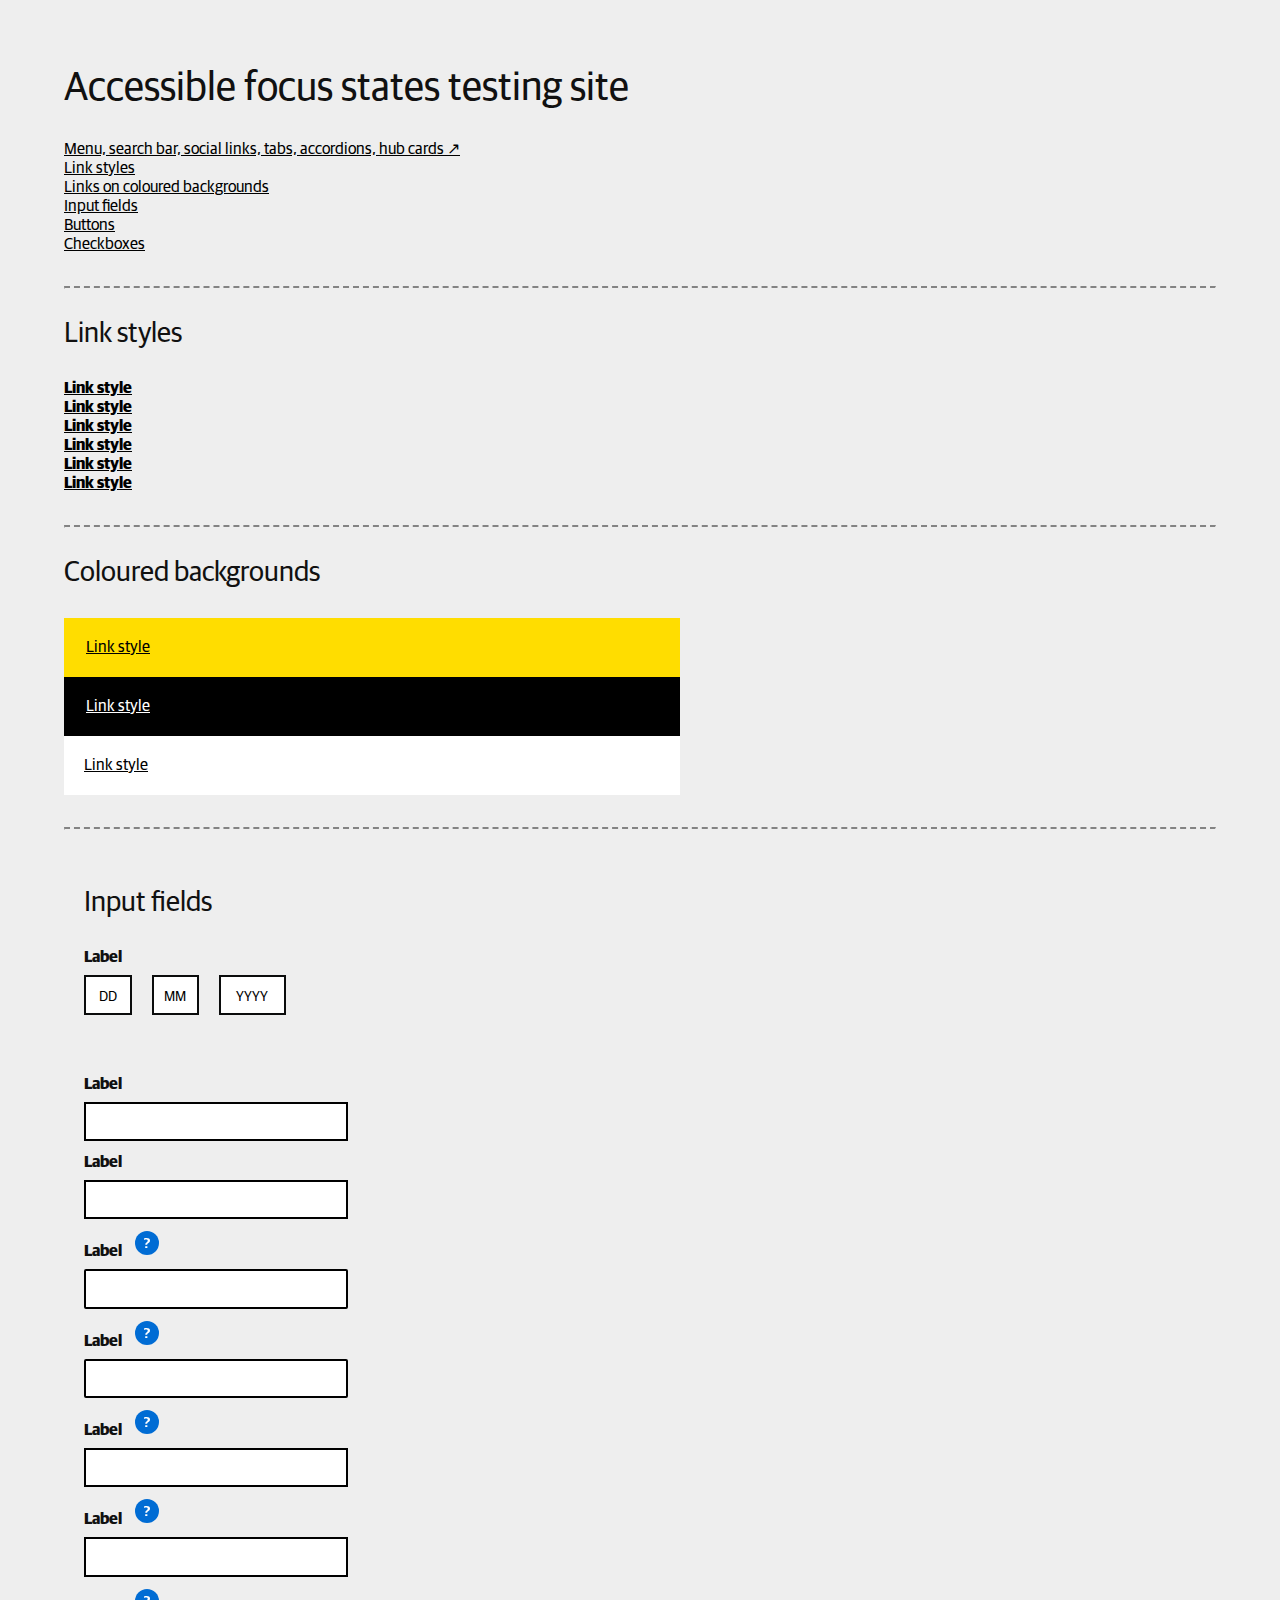
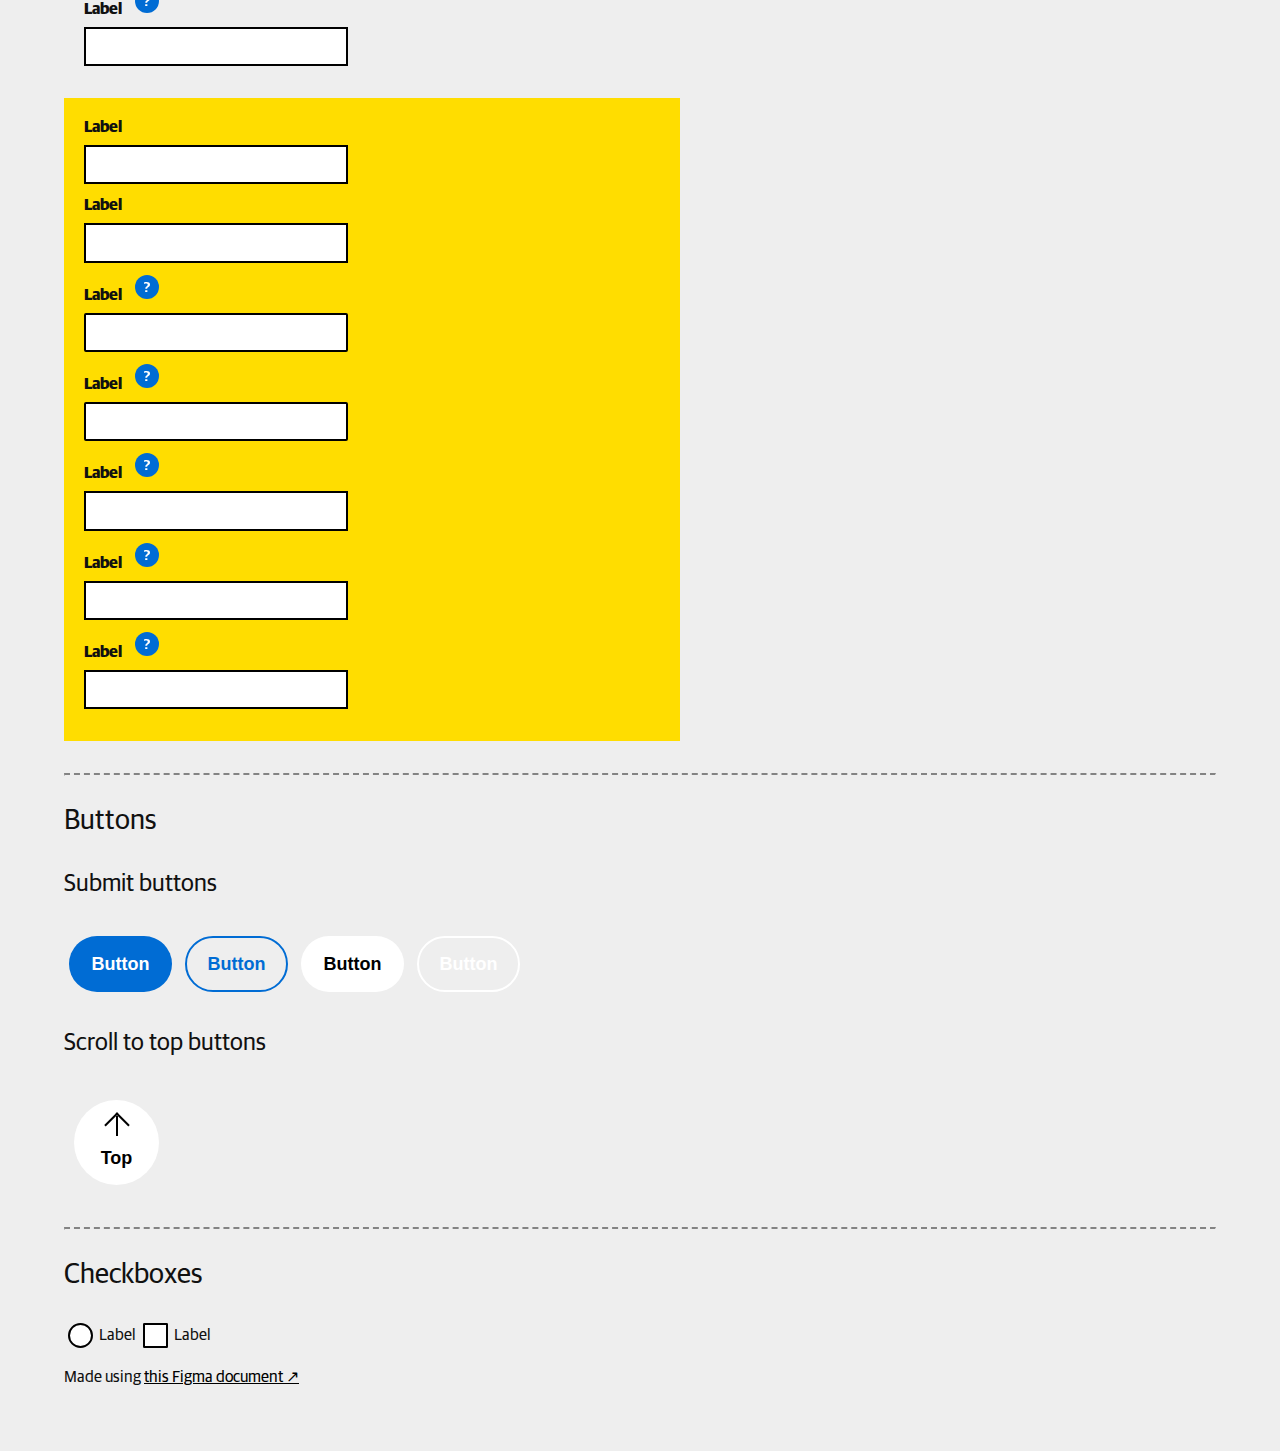
==== commit 76ebb952: "Removed old accordion" ====
--- a/index.html
+++ b/index.html
@@ -223,24 +223,7 @@
          <input type="checkbox" class="checkbox-square" aria-labelledby="checkbox">
          <label for="checkbox">Label</label>
       </section>
-      <hr class="dashed">
-      <section>
-         <h3 id="accordion">Accordions</h3>
-         <div class="full-width-white">
-         <details aria-labelledby="accordion">
-            <summary>Accordion title</summary>
-            <p>This is some accordion content.</p>
-         </details>
-         <details aria-labelledby="accordion">
-            <summary>Accordion title</summary>
-            <p>This is some accordion content.</p>
-         </details>
-         <details aria-labelledby="accordion">
-            <summary>Accordion title</summary>
-            <p>This is some accordion content.</p>
-         </details>
-      </div>
-      </section>
+      
     </main>
     <footer>
         <p>Made using <a href="https://www.figma.com/file/gqziIQ2VewQDCaU8nLfuSC/accessible-focus-states?type=design&node-id=51-814&mode=design&t=V93W15GEvWnqs6bF-0" aria-label="Opens Figma mockups of keyboard accessible focus states of the Wellington City Council website." title="Go to Figma file." target="_blank">this Figma document ↗</a></p>
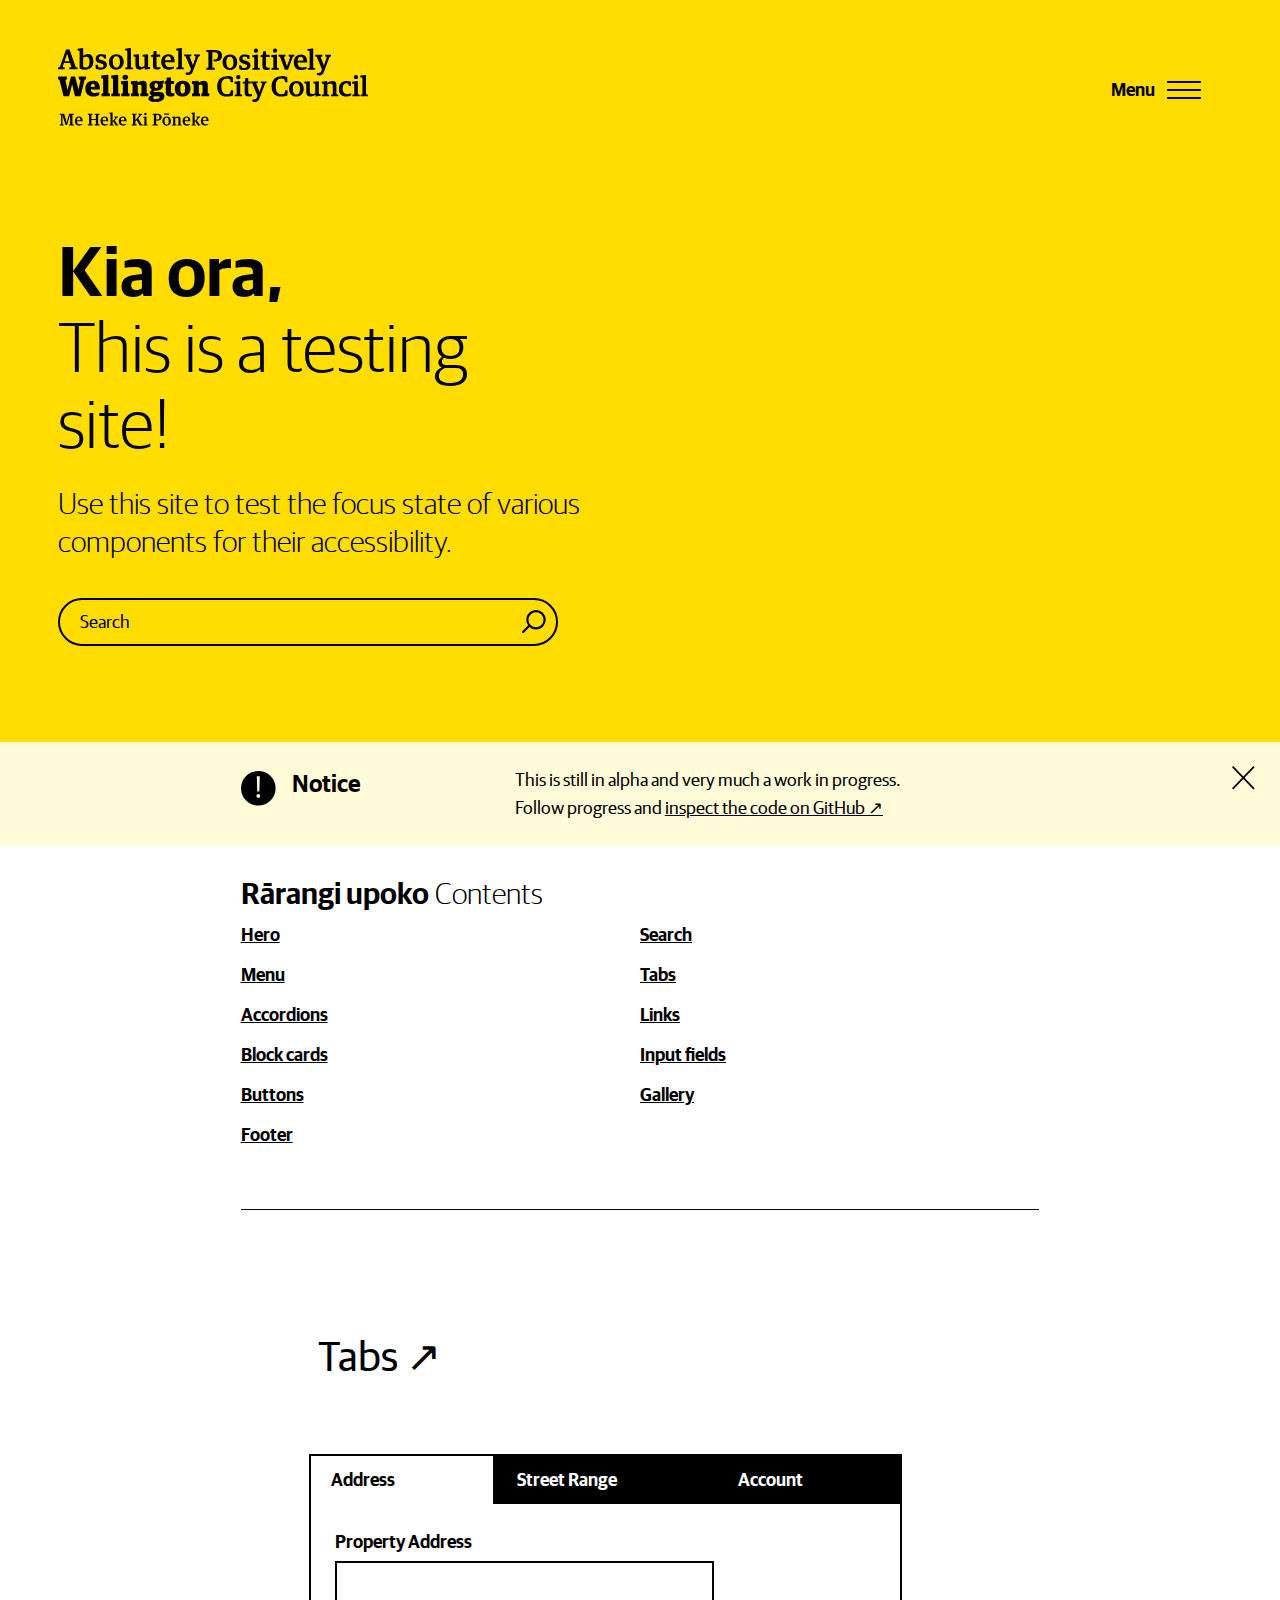
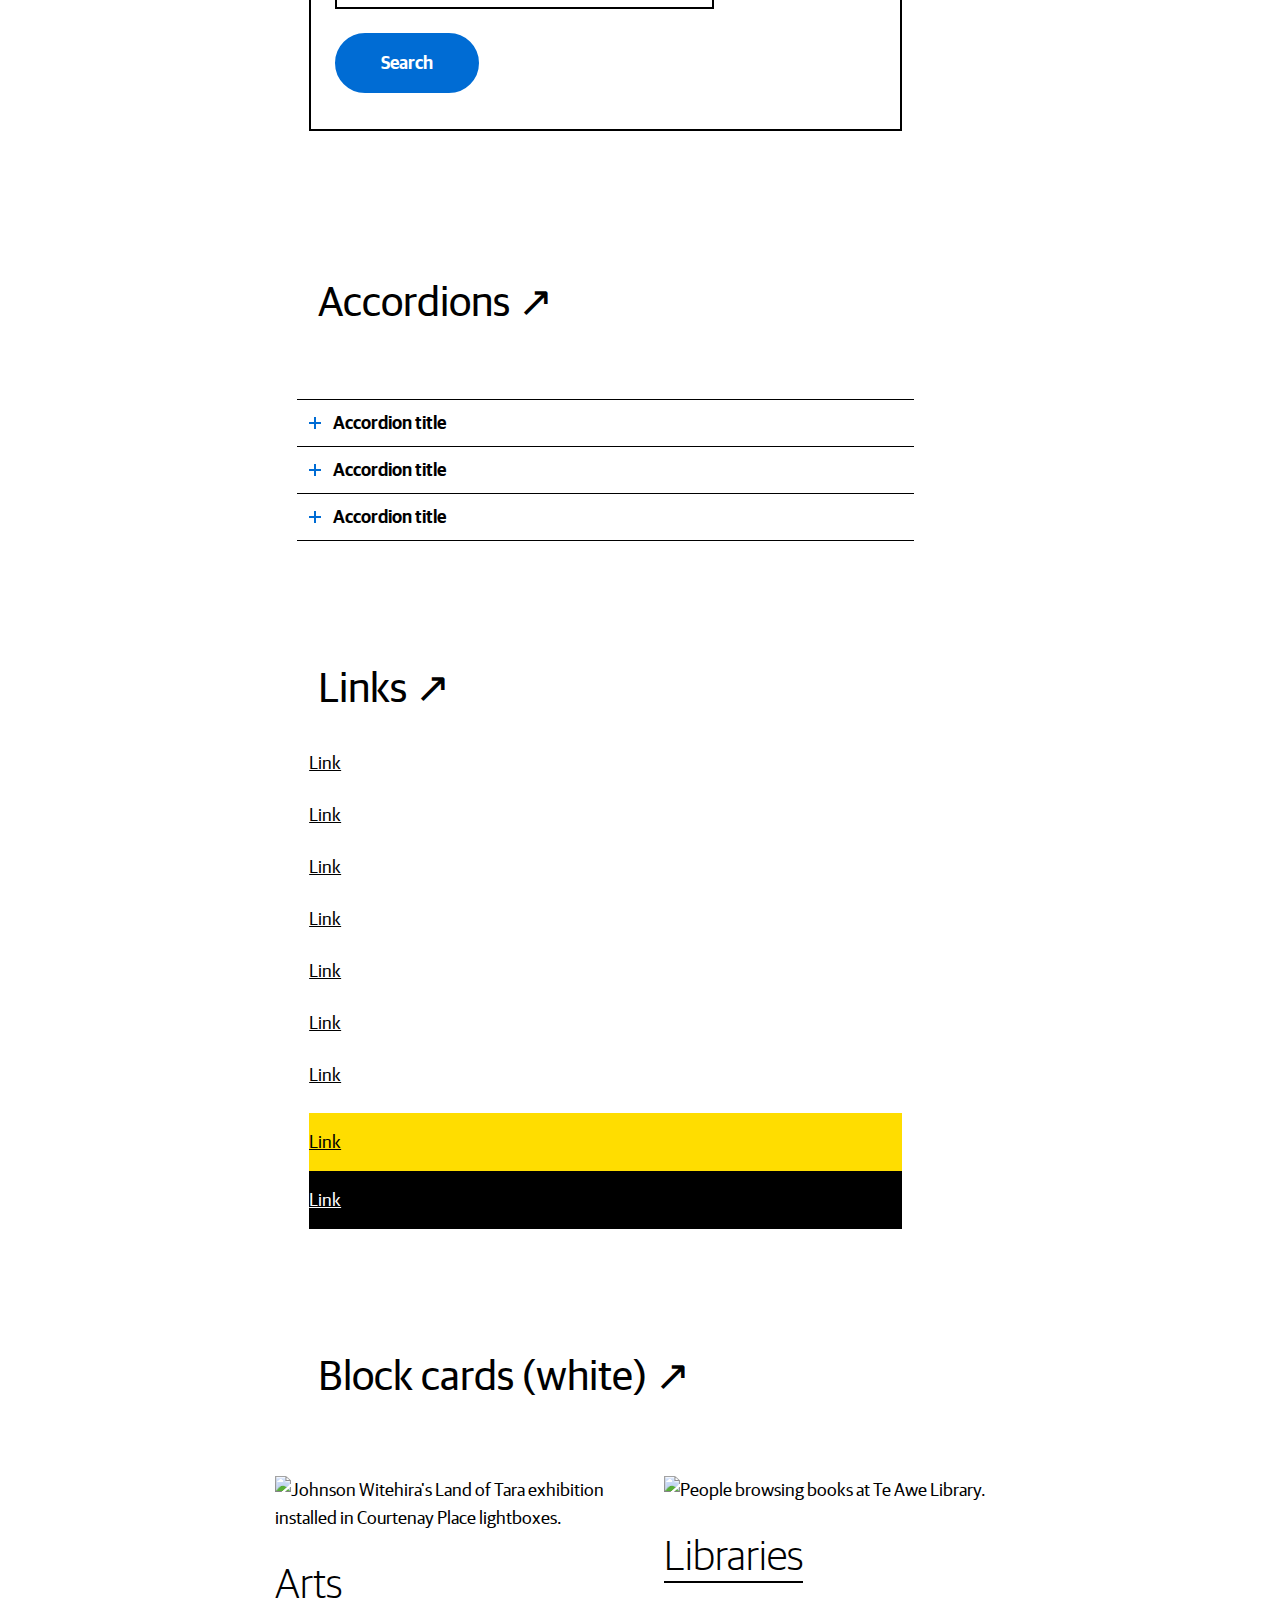
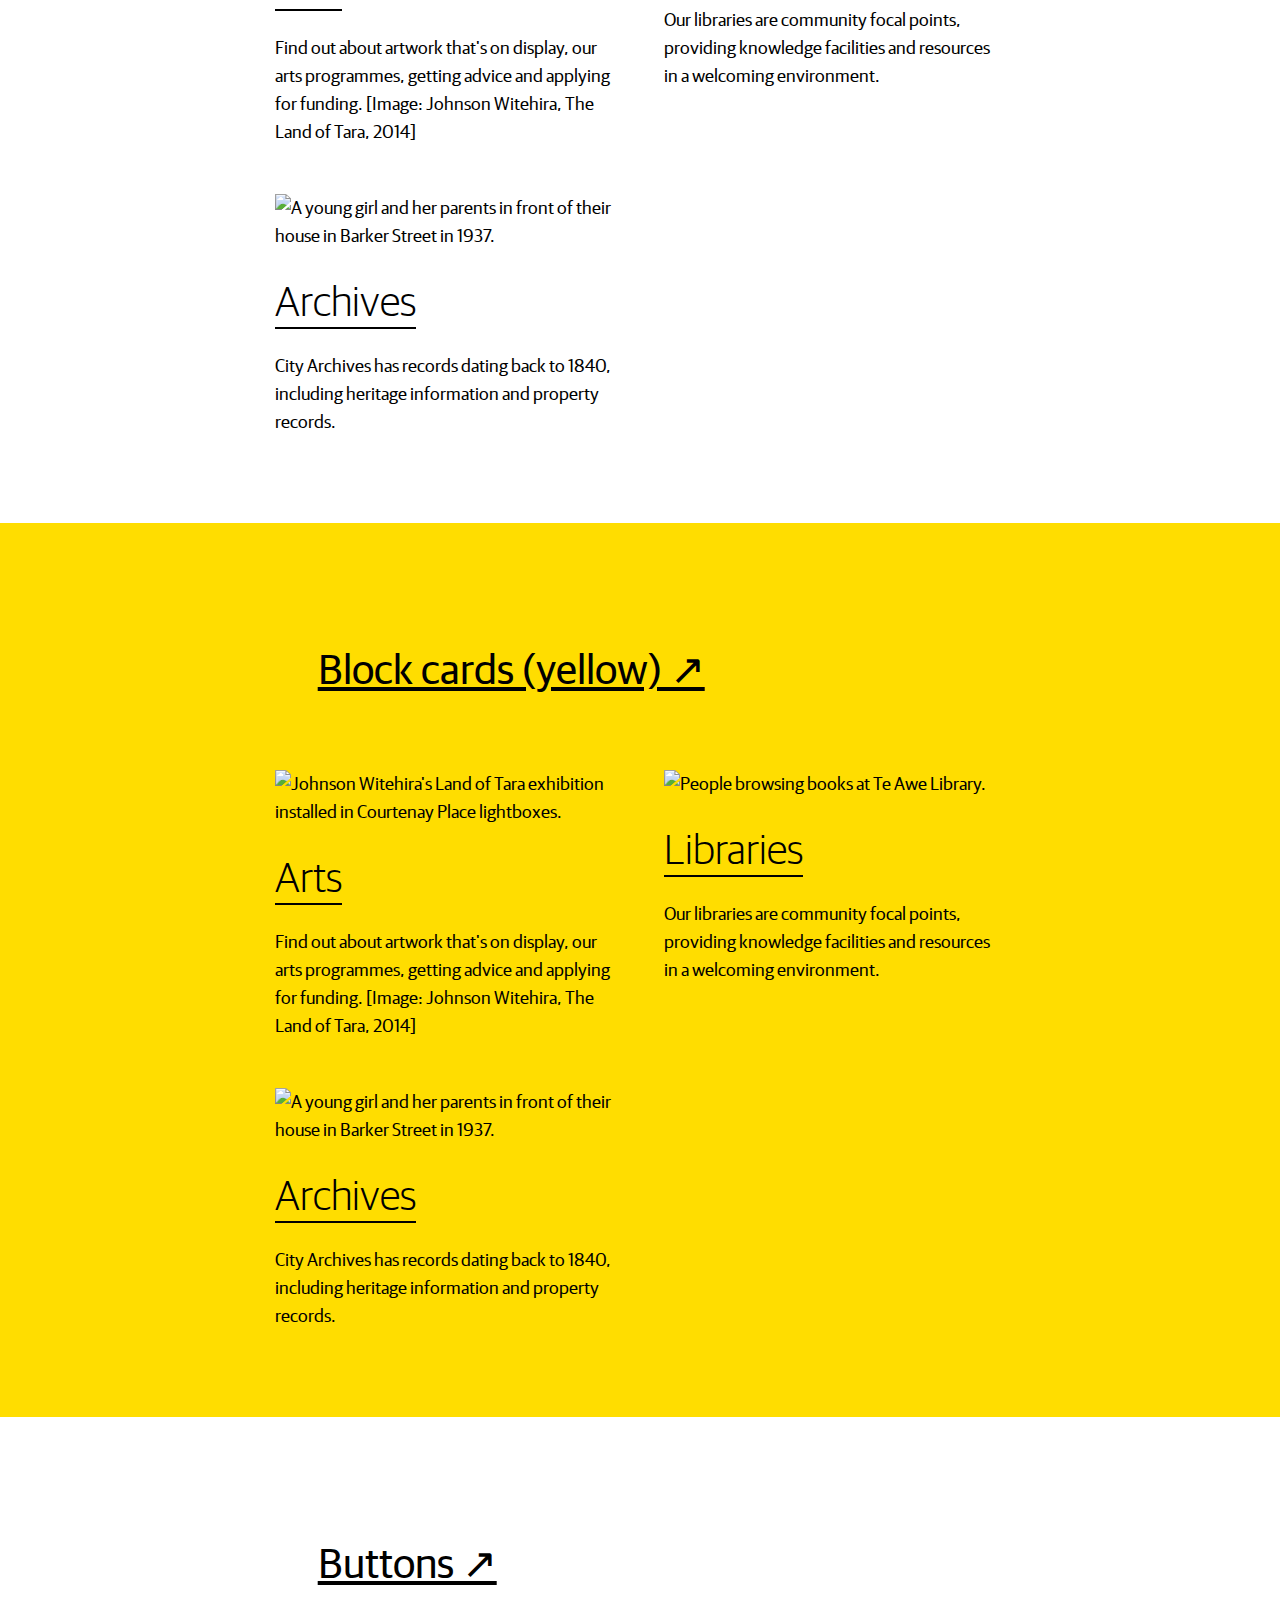
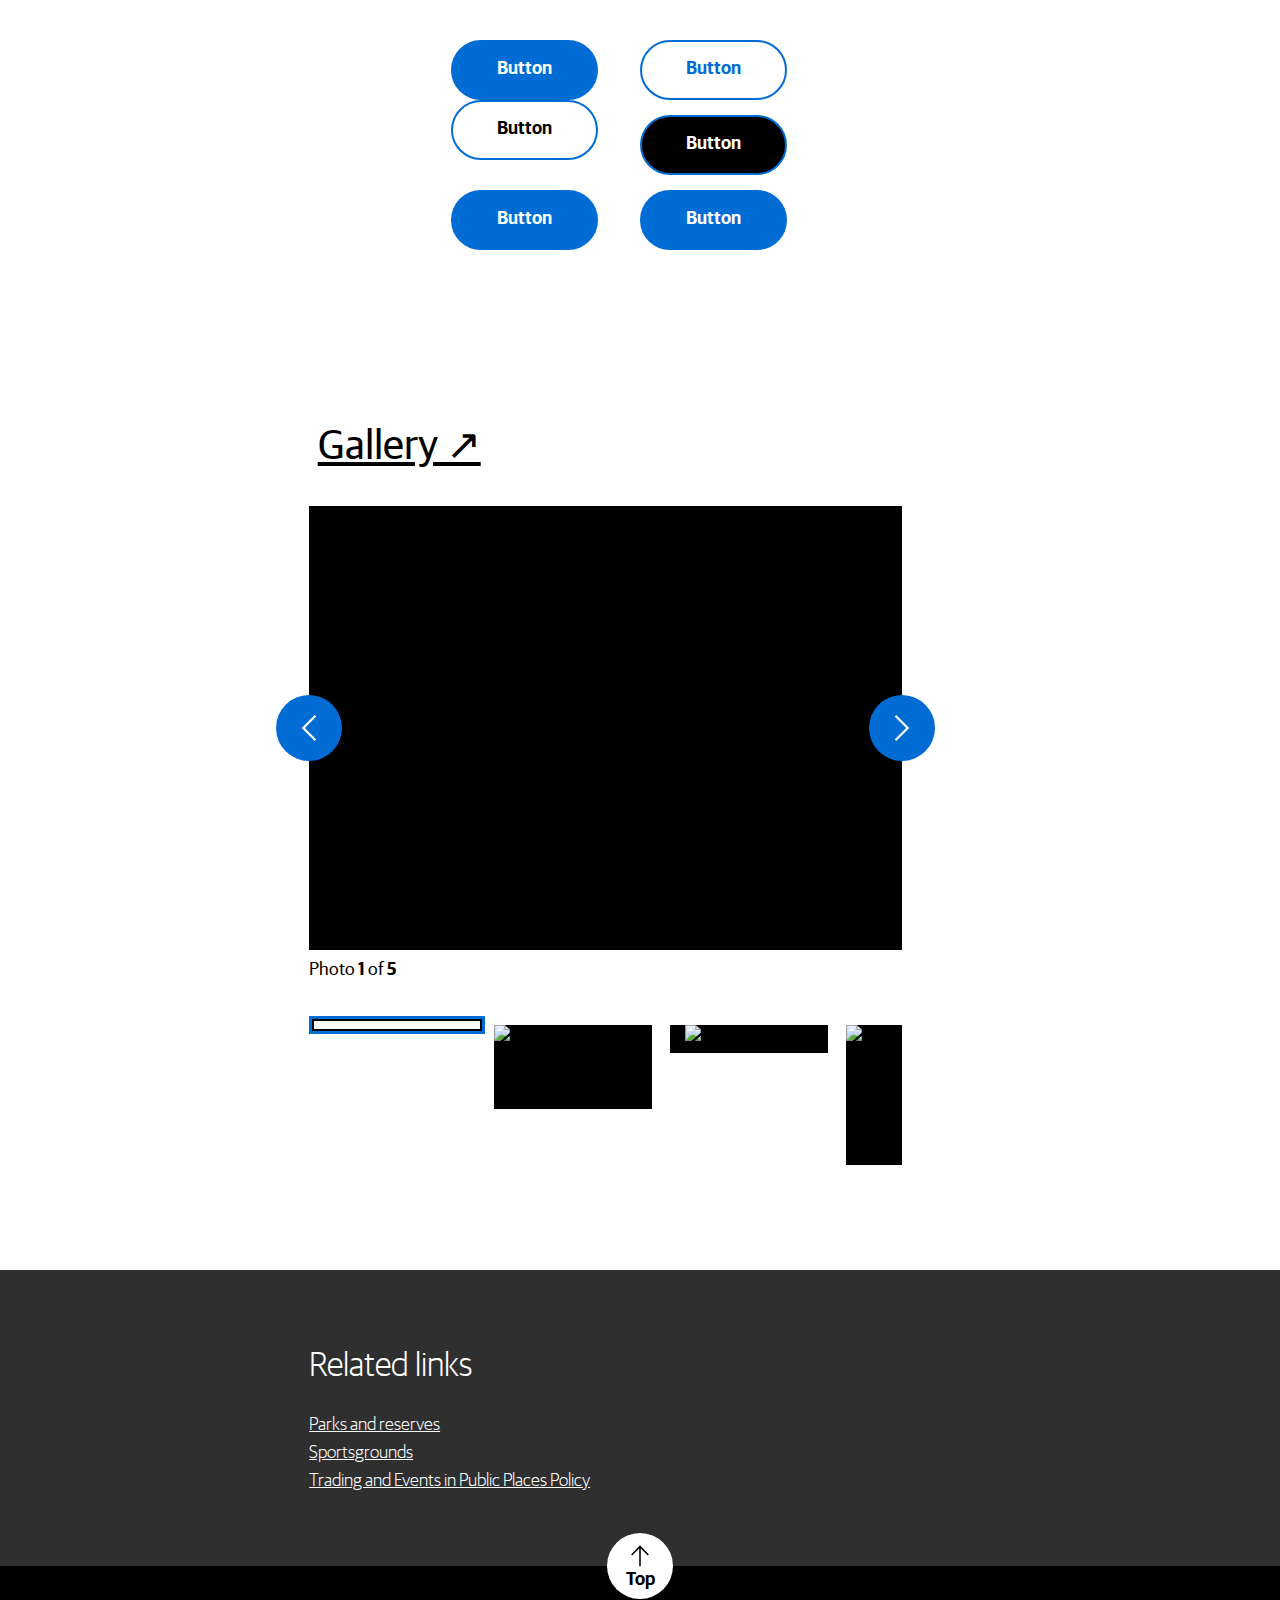
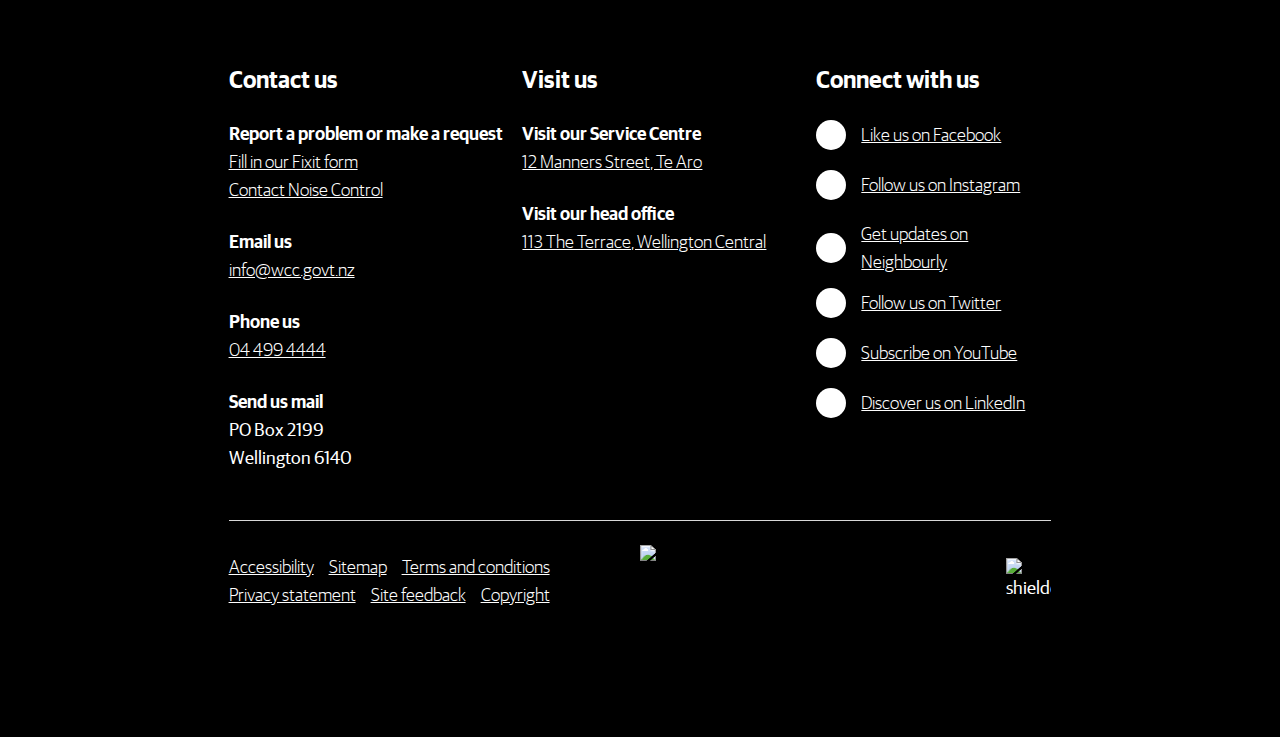
==== commit 2435efbc: "Sandpit first step" ====
--- a/index.html
+++ b/index.html
@@ -12,221 +12,888 @@
       <meta property="og:title" content="Accessible focus states">
       <meta property="og:description" content="Site for testing keyboard navigation of key elements." />
       <meta property="og:url" content="https://accessible-focus-states.vercel.app/">
-      <link rel="stylesheet" href="style.css">
-      <link rel="stylesheet" href="https://cdnjs.cloudflare.com/ajax/libs/font-awesome/4.7.0/css/font-awesome.min.css">
-      <link rel="apple-touch-icon" sizes="180x180" href="/apple-touch-icon.png">
-      <link rel="icon" type="image/png" sizes="32x32" href="/favicon-32x32.png">
-      <link rel="icon" type="image/png" sizes="16x16" href="/favicon-16x16.png">
-      <link rel="manifest" href="/site.webmanifest">
+      <link rel="stylesheet" type="text/css" href="menu.css">
+      <script type="text/javascript" src="https://wellington.govt.nz/assets/js/main.min.js?v=8.0.20.09.11"></script>
    </head>
    <body>
-    <header>
-      <h1>
-         <span class="strong">Accessible focus states testing site</span>
-      </h1>
-    </header>
-    <nav>
-      <a href="/menu.html">Menu, search bar, social links, tabs, accordions, hub cards ↗</a><br>
-      <a href="#link-styles">Link styles</a><br>
-      <a href="#coloured-backgrounds">Links on coloured backgrounds</a><br>
-      <a href="#inputs">Input fields</a><br>
-      <a href="#buttons">Buttons</a><br>
-      <a href="#checkboxes">Checkboxes</a><br>
+      <main>
+         <section class="header pb--l">
+            <nav class="nav pt--s d-flex flex-nowrap position-relative px-0">
+               <div class="w--50 d-flex align-items-center justify-content-center">
+                  <div class="container">
+                     <div class="row">
+                        <div class="col-12 offset-1 col-xl-8 offset-xl-3">
+                           <div class="order-1 nav__logo flex-grow-1">
+                              <a href="/">
+                                 <span class="sr-only">Wellington City Council</span>
+                                 <svg xmlns="http://www.w3.org/2000/svg" viewBox="0 0 580.47 145.45">
+                                    <title>Wellington City Council</title>
+                                    <path d="M3.26 143.39l2.52-.57v-17.56l-2.52-.55v-1.6h8.19l3 9.91c.78 2.67 1.56 7.07 1.56 7.07h.16s.92-4.4 1.69-7.07l3.16-9.91h8.69v1.65l-2.68.55v17.56l2.68.57v1.65h-9v-1.65l2.14-.57v-10.61c0-2.86.19-7.34.19-7.34h-.15s-1.34 4.26-2.15 6.94l-3.86 12.4h-2.72l-4-12.34c-.81-2.67-1.82-6.94-1.82-6.94h-.16s.19 4.47.19 7.34v10.5l2.18.57v1.65H3.26zm38.87-8.28c0-3.67-1.06-4.88-3-4.88s-3.31 1.42-3.52 4.88zm-10.55 1.52c0-5.3 3.31-8.44 7.72-8.44 4.88 0 7 2.92 7 8.75H35.68c.12 4.28 2 6 5.06 6a14.06 14.06 0 004.77-.83v1.73a10.24 10.24 0 01-5.68 1.53c-5.64 0-8.21-3.44-8.21-8.75M55.75 143.38l2.52-.56v-17.56l-2.52-.55v-1.65H65v1.65l-2.42.55v7.52h8.34v-7.54l-2.42-.53v-1.65l9.22-.02v1.65l-2.49.55v17.56l2.52.58v1.64l-9.25.02v-1.66l2.42-.55v-8.05l-8.34.01v8.04l2.42.55v1.66h-9.25v-1.66zM90.16 135.11c0-3.66-1.07-4.89-3-4.89s-3.31 1.44-3.52 4.89zm-10.57 1.52c0-5.29 3.31-8.44 7.73-8.44 4.86 0 6.95 2.92 6.95 8.75H83.7c.11 4.28 2 6 5.06 6a13.5 13.5 0 004.75-.83v1.73a10.15 10.15 0 01-5.68 1.54c-5.65 0-8.22-3.45-8.22-8.75M103.51 137.79l-1.25-.27v5.62l2.04.45v1.43h-8.1v-1.43l2.15-.48v-19.64l-2.18-.52v-1.55l5.67-.74.42.22v15.09l1.71-.18 3.7-5.34-2.09-.46v-1.49h6.78v1.49l-2.13.48-3.84 5.17 5.07 7.44 1.48.51v1.43h-4.67l-4.76-7.23zM124.31 135.11c0-3.66-1.07-4.89-3-4.89s-3.32 1.44-3.55 4.89zm-10.55 1.52c0-5.29 3.3-8.44 7.72-8.44 4.86 0 6.95 2.92 6.95 8.75h-10.58c.12 4.28 2 6 5.06 6a13.62 13.62 0 004.74-.85v1.73a10.2 10.2 0 01-5.68 1.54c-5.64 0-8.21-3.45-8.21-8.75M138.04 143.38l2.52-.58v-17.56l-2.52-.55v-1.65h9.28v1.65l-2.45.52v10l8.03-9.97-2.48-.55v-1.65h7.49v1.65l-2.01.55-5.67 6.74 6.41 10.82 1.94.56v1.65l-5.53.01-5.73-9.78-2.45 2.05v5.54l2.45.55v1.64h-9.28v-1.64zM161.39 123.58a2.25 2.25 0 112.24 2.2 2.16 2.16 0 01-2.24-2.2m-1.67 20l2.13-.5v-11.97l-2.34-.53v-1.55l5.87-.75.38.2v14.63l2.09.5v1.43h-8.13zm24.14-9.68a12.31 12.31 0 002.33.18c2.61 0 3.76-1.37 3.76-4.5s-1.3-4.26-3.86-4.26h-2.23zm-6.83 9.47l2.51-.57v-17.57l-2.51-.53v-1.66h8.79c6.14 0 8.4 2.37 8.4 6.39 0 4.52-2.69 6.6-7.42 6.6a11.87 11.87 0 01-2.94-.3v7.07l3 .57v1.65h-9.83zm30.28-6.43c0-5.13-1.88-6.67-3.95-6.67s-3.81 1.4-3.81 6.36c0 5.12 1.88 6.67 4 6.67s3.79-1.43 3.79-6.36m-8.5-14.05h9.25v2.27h-9.28zm-3.39 14c0-5.38 3.56-8.69 8-8.69 5 0 8.06 3.23 8.06 8.54s-3.57 8.72-8 8.72c-5 0-8.07-3.38-8.07-8.57m18.07 6.69l2.15-.5v-11.97l-2.2-.53v-1.55l5.54-.75.4.2v1.63h.11a10.28 10.28 0 015.43-2c2.79 0 4.44 1.29 4.44 4.28v10.72l2.08.5v1.43h-8v-1.43l2.05-.5v-9.4c0-2-.94-2.63-2.81-2.63a9.92 9.92 0 00-3.11.59v11.44l1.91.44v1.43h-8zm30.37-8.47c0-3.66-1.07-4.87-3-4.87s-3.31 1.44-3.52 4.87zm-10.56 1.53c0-5.29 3.29-8.44 7.73-8.44 4.86 0 6.95 2.92 6.95 8.74h-10.58c.11 4.29 2 6 5.06 6a13.78 13.78 0 004.73-.84v1.75a10.26 10.26 0 01-5.67 1.53c-5.65 0-8.22-3.44-8.22-8.75M257.23 137.79l-1.25-.29v5.63l2.03.44v1.44h-8.1v-1.44l2.16-.49v-19.62l-2.19-.52v-1.56l5.68-.73.42.21v15.09l1.7-.18 3.71-5.33-2.1-.46v-1.5h6.79v1.5l-2.12.49-3.85 5.15 5.08 7.45 1.46.5v1.44h-4.67l-4.75-7.22zM278.03 135.11c0-3.66-1.07-4.88-3-4.88s-3.31 1.44-3.53 4.88zm-10.52 1.5c0-5.28 3.31-8.43 7.73-8.43 4.87 0 7 2.93 7 8.75h-10.6c.13 4.29 2 6 5.08 6a13.71 13.71 0 004.72-.84v1.76a10.35 10.35 0 01-5.67 1.5c-5.65 0-8.22-3.43-8.22-8.75M2.67 59.38L0 58.46v-5.17h16.92v5.17l-3.15.92 4.05 18.58h.27l6.2-24.67h7.68l6.19 23.92h.27l3.89-17.83-3.41-.92v-5.17h13.71v5.17l-2.77.92-7.57 30.92H31.86l-5.33-22h-.22l-5.49 22H10.41L2.67 59.38zM69.06 72.68c0-4.43-1.49-5.77-3.57-5.77s-3.8 1.34-4.16 6.1zm-17.87 3.3c0-9.33 5.76-14.78 14.41-14.78s13 4.38 13 16.33H61.33c.53 5 3.2 6.78 7.73 6.78a24.73 24.73 0 008.16-1.32v5.12c-2 1.4-5.38 2.84-10.82 2.84-10 0-15.21-5.39-15.21-15M81.4 85.44l3.13-.75V57.35l-3.41-.89v-4.92l12.34-1.23.85.43v33.95l3.04.75v4.86H81.4v-4.86zm18.46 0l3.15-.75V57.35l-3.42-.89v-4.92l12.33-1.23.85.43v33.95l3.05.75v4.86H99.86v-4.86zM120.61 54.69c0-2.93 2.47-4.75 5.4-4.75s5.39 1.82 5.39 4.75-2.41 4.8-5.39 4.8-5.4-1.81-5.4-4.8m-2.29 30.75l3.05-.75V68.31l-3.32-.86v-5l12.22-1.24.92.39v23.05l2.87.77v4.84h-15.74zm18.25.02l3.05-.77V68.31l-3.21-.86v-5l11.76-1.24.84.39v3h.32a14.52 14.52 0 019.4-3.48c4.37 0 7.41 2 7.41 7.06v16.43l2.83.77v4.84h-14.89v-4.84l2.25-.6v-13.1c0-2.3-1.08-3-3.31-3a10.85 10.85 0 00-3.57.68v15.55l2.23.6v4.84h-15.11zm101.33-9.19c0-7.37-1.82-9.24-4.5-9.24s-4.37 1.66-4.37 8.86c0 7.37 1.81 9.23 4.54 9.23s4.33-1.86 4.33-8.85m-19.18 0c0-9.82 6.52-15.07 14.74-15.06 9.51 0 14.78 5.34 14.78 14.68 0 9.77-6.55 15.12-14.72 15.12-9.56 0-14.8-5.74-14.8-14.74m-3.56 8.37c-2.36 0-3.48-.73-3.48-3.25V67.61h5.76v-5.82h-5.76v-6.68H204l-1.23 6.62-3.09 1.15v4.72h2.24v15.39c0 6 3.2 7.89 9 7.9a13.81 13.81 0 006.87-1.56v-5.07a10 10 0 01-2.6.37M183.6 95.75c-3.85 0-5.23-1.12-5.23-2.67a2.71 2.71 0 011.87-2.62h6.72c2.45 0 3.36.48 3.36 2 0 1.76-1.75 3.26-6.72 3.26m.27-29.73c1.92 0 3.41.86 3.41 4.59 0 3.36-1.49 4.47-3.41 4.47s-3.32-1.11-3.32-4.64c0-3.36 1.39-4.42 3.32-4.42m6.64 16.52h-9.23c-1.5 0-2-.76-2-1.44a2.52 2.52 0 01.64-1.6 19 19 0 004 .38c7.58 0 12.55-3.42 12.55-9.62a6.53 6.53 0 00-1.24-3.79l2.83.13v-5.61l-8.17 1.15a18.25 18.25 0 00-6-.91c-7.43 0-12.55 3.42-12.55 9.62a8 8 0 004.38 7.2c-2.3 1.5-4.11 3.73-4.11 6s1.23 3.85 3.73 4.57v.29c-3.2.84-6 2.61-6 5.76 0 3.78 4.43 6.51 13.51 6.51 11.64 0 16.44-5 16.44-10.87 0-5.68-3.9-7.81-8.81-7.81m60.43 2.99l3.05-.76V68.31l-3.21-.85v-5l11.76-1.19.85.38v3h.33a14.44 14.44 0 019.38-3.47c4.38 0 7.42 2 7.42 7.05v16.44l2.83.76v4.86h-14.91v-4.86l2.25-.59V71.68c0-2.29-1.06-3-3.31-3a10.69 10.69 0 00-3.57.68v15.55l2.24.59v4.86h-15.11zm47.1-13.25c0-14.64 9.18-19.54 18.63-19.54a34.83 34.83 0 0110.74 1.49l.31 9.78h-3.94l-2-5.72a14.46 14.46 0 00-5.56-1.18c-7.1 0-10.3 5.24-10.3 14.1 0 10.63 3.09 15.38 10.73 15.38a11 11 0 005.44-1.33l2-6.08h4l-.38 9.87c-2.67 1.17-6.35 2-11.91 2-10.35 0-17.72-5.3-17.72-18.76m35.68-17.3a3.94 3.94 0 113.89 3.62 3.73 3.73 0 01-3.89-3.62m-2.84 32.46l3.58-.86V67.3l-3.89-.86v-3.15l10-1.28.7.38v24.13l3.58.86v2.93h-13.97zm18.62-3.63V66.66h-3.58v-2.83l4.16-1.33 1-6.53h5.17v6.53h4.66v4.16h-4.66v15.86c0 2.83 1 4 4 4a14 14 0 003.09-.37v3.16a11.76 11.76 0 01-6.08 1.59c-5.07 0-7.74-1.77-7.74-7.1m50.41-11.58c0-14.63 9.18-19.55 18.64-19.55a35 35 0 0110.73 1.5l.32 9.77h-3.95l-2-5.71a14.38 14.38 0 00-5.56-1.17c-7.1 0-10.31 5.22-10.31 14.1 0 10.62 3.1 15.37 10.74 15.37a11 11 0 005.44-1.33l2-6.09h4l-.38 9.88c-2.67 1.18-6.36 2-11.91 2-10.36 0-17.73-5.28-17.73-18.75m53.18 4.47c0-8.22-3.21-10.74-6.72-10.74s-6.58 2.31-6.58 10.25c0 8.18 3.21 10.74 6.78 10.74s6.52-2.35 6.52-10.25m-20.35-.11c0-9 6.1-14.63 13.68-14.63 8.43 0 13.77 5.45 13.77 14.31 0 9.08-6.14 14.74-13.67 14.74-8.54 0-13.78-5.66-13.78-14.42m32.11 6.31V66.99l-3.69-.86v-3.09l9.67-1 .69.38v18.69c0 3.31.91 4.86 4.54 4.86a12.72 12.72 0 005.61-1.28V67l-3.53-.87v-3.09l9.56-1 .69.38v23.33l3.64.86v3l-9.35 1.22-.7-.31v-3.05h-.31a12.3 12.3 0 01-8.87 3.42c-5.66 0-8-3.05-8-8m29.2 4.51l3.63-.86V67.31l-3.68-.85v-3.15l9.45-1.28.69.38v2.61h.36a16.63 16.63 0 019.23-3c4.82 0 7.6 1.92 7.6 7.21v17.35l3.57.86v2.93h-13.66v-2.93l3.31-.8V71.27c0-3.21-1.6-4.17-4.81-4.17a17.37 17.37 0 00-5.28 1v18.49l3.26.8v2.93h-13.67zm31.97-10.74c0-10.41 6.47-14.69 14.91-14.69a26.68 26.68 0 017.75 1.08v7.69h-4.11l-.92-4.33a9.55 9.55 0 00-3.25-.43c-4.49 0-7.32 3-7.32 10 0 7.8 3.74 10.3 8.87 10.3a17 17 0 007.1-1.33v3.53a15.51 15.51 0 01-9.14 2.5c-9.13 0-13.89-5.55-13.89-14.31m27.99-21.74a3.94 3.94 0 113.9 3.63 3.75 3.75 0 01-3.9-3.63m-2.83 32.47l3.58-.85V67.32l-3.91-.85v-3.15l10-1.29.69.39v24.13l3.59.85v2.94h-13.95z"></path>
+                                    <path d="M379.68 62.5v3l3.14.75-5.39 15.86h-.2l-6.1-15.91 3.26-.7v-3h-12.61v3.21l2.14.58 9.78 23.39-1.28 3.15c-1.18 2.68-2.73 3.63-5.5 3.63a11.53 11.53 0 01-2.83-.43v4.08a11.94 11.94 0 004.53 1c4.81 0 7.05-2.35 8.81-7l10.47-27.72 2.72-.75v-3zM576.84 86.55V50.82l-.7-.37-10.04 1.22v3.15l4.01.86v30.87l-3.47.8v2.99h13.83v-2.93l-3.63-.86zM239.26 49.67v-4a11.81 11.81 0 002.84.43c2.81 0 4.36-1 5.53-3.64l1.3-3.15-9.84-23.38-2.77-.82v-3h13.3v3l-3.27.69 6.16 15.94h.22l5.44-15.86-3.22-.77v-3h11v3l-2.75.75-10.53 27.7c-1.76 4.7-4 7-8.86 7a12.12 12.12 0 01-4.57-1M12.26 24.67h9.25L17.14 11h-.27zM0 36.51l3.43-.9L15.1 2.89h6.61L33.1 35.61l3.44.92v3.37H21.07v-3.31l4-1-2.36-7.31H11.07l-2.48 7.31 4.1 1v3.31H0zm59.11-10.55c0-7-2.47-9.45-6.76-9.45a13.5 13.5 0 00-5.22 1.12v17.56a7.53 7.53 0 004.78 1.39c4.3 0 7.2-2.4 7.2-10.62M40.42 38.34v-33l-3.72-.85V1.23L46.43 0l.7.33v14h.32a12.71 12.71 0 018.17-2.87c5.16 0 10.58 2.82 10.58 13.4s-6 15.65-14.77 15.65a26.85 26.85 0 01-11-2.2m30.34.68l-.48-7.53h3.92l1.3 4.15a10.31 10.31 0 004.74 1.08c3 0 5.1-1.17 5.1-3.58s-1.24-3.09-4.57-4.11l-3-.85c-4.69-1.33-7.27-3.63-7.27-8.04 0-4.77 3.54-8.55 11-8.55a27.54 27.54 0 018.32 1.23v7.1h-3.76l-1-3.68a8.51 8.51 0 00-4-.8c-2.63 0-4.67.85-4.67 3.25 0 2 1.24 2.94 4.78 4l3.17.91c5.26 1.51 7.25 4 7.25 8 0 5.17-3.7 9.07-11.76 9.07a27.78 27.78 0 01-9.09-1.6m45.27-12.76c0-8.23-3.23-10.73-6.76-10.73s-6.62 2.28-6.62 10.25c0 8.17 3.23 10.73 6.83 10.73s6.55-2.35 6.55-10.25m-20.51-.1c0-9 6.12-14.63 13.75-14.63 8.5 0 13.87 5.45 13.87 14.31 0 9.07-6.18 14.73-13.76 14.73-8.6 0-13.86-5.66-13.86-14.41M126.06 36.97l3.72-.87V5.25l-4.03-.87V1.24l10.1-1.23.7.38V36.1l3.66.87v2.93h-14.15v-2.93zM145.05 32.47V16.56l-3.71-.85v-3.09l9.74-1 .68.37v18.66c0 3.32.92 4.87 4.58 4.87a12.58 12.58 0 005.63-1.28V16.56l-3.54-.85v-3.09l9.62-1 .7.36v23.35l3.65.84v3L163 40.4l-.7-.32v-3h-.33a12.46 12.46 0 01-8.91 3.42c-5.7 0-8-3-8-8m32.71.83V16.25h-3.6v-2.84l4.2-1.33 1-6.51h5.14v6.54h6.72v4.17h-6.72v15.83c0 2.84 1 4 4 4a14.42 14.42 0 003.13-.38v3.16a12 12 0 01-6.13 1.6c-5.11 0-7.8-1.77-7.8-7.11m33.8-10.61c0-5.23-1.82-7.27-5.11-7.27-3.49 0-5.7 2.14-6.07 7.64zm-18.16 3c0-9 5.68-14.25 13.32-14.25 8.33 0 11.93 5.08 11.93 15h-18.25c.37 6.46 3.49 9.4 8.76 9.4a24.37 24.37 0 008.17-1.39v3.42a17.65 17.65 0 01-9.78 2.62c-9.67 0-14.13-5.83-14.13-14.75M221.53 36.97l3.71-.86V5.25l-4.03-.86V1.24L231.3.02l.7.38v35.71l3.66.86v2.93h-14.13v-2.93zM277.78 37.32l3.88-1V7.9l-3.88-1V3.63h15.21c10.45 0 14.25 4 14.25 10.47 0 7.84-5.34 11.1-12.12 11.1a32.44 32.44 0 01-3.74-.32v-3.36c.06 0 1.12.11 2.35.11 3.95 0 6-2.46 6-7 0-4.76-2-6.68-6.35-6.68h-4.36v28.4l4.68 1v3.31h-15.92zm50.82-10.3c0-8.22-3.2-10.74-6.73-10.74s-6.57 2.31-6.57 10.26c0 8.17 3.21 10.72 6.78 10.72s6.52-2.34 6.52-10.24m-20.35-.11c0-9 6.09-14.63 13.68-14.63 8.43 0 13.77 5.45 13.77 14.32 0 9.08-6.14 14.73-13.68 14.74-8.53 0-13.77-5.67-13.77-14.43m31.4 12.82l-.49-7.53h3.91l1.28 4.16a10.31 10.31 0 004.7 1.08c3 0 5.06-1.17 5.06-3.57s-1.22-3.12-4.53-4.13l-3-.85c-4.65-1.33-7.21-3.63-7.21-8.06 0-4.76 3.53-8.55 10.94-8.55a27.15 27.15 0 018.28 1.23v7.11h-3.74l-1-3.69a8.54 8.54 0 00-3.95-.79c-2.61 0-4.64.86-4.64 3.25 0 2 1.22 2.94 4.74 4l3.15.91c5.24 1.49 7.22 4 7.22 8 0 5.18-3.68 9.08-11.7 9.07a27.36 27.36 0 01-9-1.6m27.16-34.53a3.93 3.93 0 113.89 3.62 3.74 3.74 0 01-3.89-3.62m-2.84 32.46l3.57-.86V17.63l-3.89-.87v-3.13l10-1.29.7.38v24.12l3.58.86v2.94h-13.96zm18.84-3.59V16.99h-3.57v-2.88l4.16-1.32 1-6.51h5.18v6.51h6.67v4.16h-6.67v15.86c0 2.82 1 4 4 4a14.05 14.05 0 003.09-.38v3.16a11.7 11.7 0 01-6.08 1.59c-5.08 0-7.75-1.75-7.75-7.09m19.65-28.84a3.94 3.94 0 113.9 3.62 3.74 3.74 0 01-3.9-3.62m-2.83 32.45l3.58-.86V17.63l-3.9-.85v-3.15l10-1.29.7.38v24.13l3.58.85v2.94h-13.99zM415.71 16.61l-2.72-.74v-3.05h12.98v3.05l-3.04.59 5.92 17.18h.21l5.98-17.18-3.04-.59v-3.05h10.46v3.05l-2.72.74-9.02 24.03h-5.93l-9.08-24.03zM459.66 23.51c0-5.24-1.83-7.27-5.08-7.27-3.46 0-5.65 2.14-6 7.65zm-18 3c0-9 5.65-14.26 13.24-14.26 8.28 0 11.85 5.09 11.85 15h-18.24c.38 6.46 3.47 9.39 8.7 9.39a23.22 23.22 0 008.12-1.4v3.43a17.44 17.44 0 01-9.72 2.62c-9.61 0-14-5.82-14-14.74M467.56 37.7l3.67-.85V6l-4.01-.86V1.99L477.28.76l.68.37v35.72l3.64.85v2.95h-14.04V37.7zM484.75 50.41v-4a12 12 0 002.83.41c2.77 0 4.32-1 5.49-3.62l1.29-3.16-9.77-23.43-2.78-.74v-3h13.24v3l-3.27.69 6.1 15.92h.22l5.41-15.87-3.15-.74v-3h10.94v3l-2.72.74-10.46 27.71c-1.77 4.69-4 7-8.81 7a11.72 11.72 0 01-4.54-1"></path>
+                                 </svg>
+                              </a>
+                           </div>
+                        </div>
+                     </div>
+                  </div>
+               </div>
+               <div class="w--50 d-flex align-items-center justify-content-center">
+                  <div class="container">
+                     <div class="row">
+                        <div class="col-12 offset-1 col-xl-8 offset-xl-3">
+                           <button type="button" class="menu__button menu__button-homepage d-flex align-items-center justify-content-center float-right collapsed" id="main-menu-toggler" data-toggle="collapse" data-target="#main-menu" aria-expanded="false" aria-controls="main-menu" aria-label="Toggle navigation">
+                           <span class="text">Menu</span>
+                           </button>
+                        </div>
+                     </div>
+                  </div>
+               </div>
+               <div id="main-menu" class="collapse" role="navigation" style>
+                  <div class="container">
+                     <div class="row">
+                        <div class="col-12 offset-1 col-md-6 col-lg-4 pt--xs pt-md-0">
+                           <ul class="main-menu-level-1" style="min-height: 506px;">
+                              <li>
+                                 <button class="main-menu-level-1-item" aria-expanded="false">Arts and culture</button>
+                                 <ul class="main-menu-level-2" aria-label="Sub-menu for Arts and culture">
+                                    <li><span class="main-menu-back">Back</span><span class="main-menu-category">Arts and culture</span></li>
+                                    <li><a href="/arts-and-culture/arts">Arts</a></li>
+                                    <li><a href="/arts-and-culture/libraries">Libraries</a></li>
+                                    <li><a href="/arts-and-culture/archives">Archives</a></li>
+                                    <li><a href="/arts-and-culture/heritage">Heritage</a></li>
+                                 </ul>
+                              </li>
+                              <li>
+                                 <button class="main-menu-level-1-item" aria-expanded="false">Cemeteries</button>
+                                 <ul class="main-menu-level-2" aria-label="Sub-menu for Cemeteries">
+                                    <li><span class="main-menu-back">Back</span><span class="main-menu-category">Cemeteries</span></li>
+                                    <li><a href="/cemeteries/cemetery-search-and-plot-locater">Cemetery search and plot locater</a></li>
+                                    <li><a href="/cemeteries/wellington-cemeteries">Wellington cemeteries</a></li>
+                                    <li><a href="/cemeteries/burials-cremations-and-memorials">Burials, cremations and memorials</a></li>
+                                    <li><a href="/cemeteries/work-permits">Work permits</a></li>
+                                 </ul>
+                              </li>
+                              <li>
+                                 <button class="main-menu-level-1-item" aria-expanded="false">Certificates and licences</button>
+                                 <ul class="main-menu-level-2" aria-label="Sub-menu for Certificates and licences">
+                                    <li><span class="main-menu-back">Back</span><span class="main-menu-category">Certificates and licences</span></li>
+                                    <li><a href="/certificates-and-licences/trading-in-public-places">Trading in public places</a></li>
+                                    <li><a href="/certificates-and-licences/alcohol-licences">Alcohol licences</a></li>
+                                    <li><a href="/certificates-and-licences/selling-food">Selling food</a></li>
+                                    <li><a href="/certificates-and-licences/signs-and-posters">Signs and posters</a></li>
+                                    <li><a href="/certificates-and-licences/footpaths">Footpaths</a></li>
+                                    <li><a href="/certificates-and-licences/health-licences">Health licences</a></li>
+                                    <li><a href="/certificates-and-licences/street-appeals">Street appeals</a></li>
+                                    <li><a href="/certificates-and-licences/gambling-consents">Gambling consents</a></li>
+                                    <li><a href="/certificates-and-licences/amusement-devices">Amusement device permits</a></li>
+                                 </ul>
+                              </li>
+                              <li>
+                                 <button class="main-menu-level-1-item" aria-expanded="false">Climate change, sustainable living and environment</button>
+                                 <ul class="main-menu-level-2" aria-label="Sub-menu for Climate change, sustainable living and environment">
+                                    <li><span class="main-menu-back">Back</span><span class="main-menu-category">Climate change, sustainable living and environment</span></li>
+                                    <li><a href="/climate-change-sustainability-environment/climate-change">Climate change</a></li>
+                                    <li><a href="/climate-change-sustainability-environment/sustainable-living">Sustainable living</a></li>
+                                    <li><a href="/climate-change-sustainability-environment/environment">Environment</a></li>
+                                    <li><a href="/climate-change-sustainability-environment/water">Water</a></li>
+                                 </ul>
+                              </li>
+                              <li>
+                                 <button class="main-menu-level-1-item" aria-expanded="false">Community support and resources</button>
+                                 <ul class="main-menu-level-2" aria-label="Sub-menu for Community support and resources">
+                                    <li><span class="main-menu-back">Back</span><span class="main-menu-category">Community support and resources</span></li>
+                                    <li><a href="/community-support-and-resources/community-support">Community support</a></li>
+                                    <li><a href="/community-support-and-resources/resources-and-facilities">Resources and facilities</a></li>
+                                    <li><a href="/community-support-and-resources/volunteering">Volunteering </a></li>
+                                    <li><a href="/community-support-and-resources/safety-in-wellington">Safety in Wellington</a></li>
+                                    <li><a href="/community-support-and-resources/commemorative-memorials">Memorial seats and trees </a></li>
+                                    <li><a href="/community-support-and-resources/our-communities">Our communities</a></li>
+                                    <li><a href="/community-support-and-resources/community-awards">Wellington Airport Community Awards</a></li>
+                                 </ul>
+                              </li>
+                              <li>
+                                 <button class="main-menu-level-1-item" aria-expanded="false">Dogs and other animals</button>
+                                 <ul class="main-menu-level-2" aria-label="Sub-menu for Dogs and other animals">
+                                    <li><span class="main-menu-back">Back</span><span class="main-menu-category">Dogs and other animals</span></li>
+                                    <li><a href="/dogs-and-other-animals/dogs">Dogs</a></li>
+                                    <li><a href="/dogs-and-other-animals/cats">Cats</a></li>
+                                    <li><a href="/dogs-and-other-animals/keeping-animals">Keeping animals</a></li>
+                                 </ul>
+                              </li>
+                              <li>
+                                 <button class="main-menu-level-1-item" aria-expanded="false">Have your say</button>
+                                 <ul class="main-menu-level-2" aria-label="Sub-menu for Have your say">
+                                    <li><span class="main-menu-back">Back</span><span class="main-menu-category">Have your say</span></li>
+                                    <li><a href="/have-your-say/consultations">Consultations and engagements</a></li>
+                                    <li><a href="/have-your-say/public-notices">Public notices</a></li>
+                                    <li><a href="/have-your-say/contacting-councillors">Contacting councillors</a></li>
+                                    <li><a href="/have-your-say/participate-in-council-research">Participate in Council research</a></li>
+                                    <li><a href="/have-your-say/petitions">Petitions</a></li>
+                                    <li><a href="/your-council/meetings/speaking-at-meetings">Attending and speaking at meetings</a></li>
+                                 </ul>
+                              </li>
+                              <li>
+                                 <button class="main-menu-level-1-item" aria-expanded="false">News and events</button>
+                                 <ul class="main-menu-level-2" aria-label="Sub-menu for News and events">
+                                    <li><span class="main-menu-back">Back</span><span class="main-menu-category">News and events</span></li>
+                                    <li><a href="/news-and-events/news-and-information">News and information</a></li>
+                                    <li><a href="/news-and-events/events-and-festivals">Events and festivals</a></li>
+                                    <li><a href="/news-and-events/event-calendar">Eventfinda calendar</a></li>
+                                    <li><a href="/news-and-events/event-planning-and-support">Event planning and support</a></li>
+                                 </ul>
+                              </li>
+                              <li>
+                                 <button class="main-menu-level-1-item" aria-expanded="false">Parking, roads and transport</button>
+                                 <ul class="main-menu-level-2" aria-label="Sub-menu for Parking, roads and transport">
+                                    <li><span class="main-menu-back">Back</span><span class="main-menu-category">Parking, roads and transport</span></li>
+                                    <li><a href="/parking-roads-and-transport/parking">Parking</a></li>
+                                    <li><a href="/parking-roads-and-transport/roads">Roads</a></li>
+                                    <li><a href="/parking-roads-and-transport/transport">Transport</a></li>
+                                    <li><a href="/parking-roads-and-transport/how-can-i">How can I?</a></li>
+                                 </ul>
+                              </li>
+                              <li>
+                                 <button class="main-menu-level-1-item" aria-expanded="false">Property, rates and building</button>
+                                 <ul class="main-menu-level-2" aria-label="Sub-menu for Property, rates and building">
+                                    <li><span class="main-menu-back">Back</span><span class="main-menu-category">Property, rates and building</span></li>
+                                    <li><a href="/property-rates-and-building/property">Property</a></li>
+                                    <li><a href="/property-rates-and-building/rates">Rates</a></li>
+                                    <li><a href="/property-rates-and-building/building-and-resource-consents">Building and resource consents</a></li>
+                                    <li><a href="/property-rates-and-building/building-earthquake-resilience">Building earthquake resilience</a></li>
+                                    <li><a href="/property-rates-and-building/encroachments">Encroachments</a></li>
+                                    <li><a href="/property-rates-and-building/council-land-for-sale">Council land and property for sale</a></li>
+                                    <li><a href="/property-rates-and-building/kiwi-point-quarry">Quarry</a></li>
+                                    <li><a href="/property-rates-and-building/development-contributions">Development contributions</a></li>
+                                    <li><a href="/property-rates-and-building/road-stopping">Road stopping</a></li>
+                                    <li><a href="/property-rates-and-building/fencing-your-pool-or-spa">Pool and spa fencing</a></li>
+                                    <li><a href="/property-rates-and-building/how-can-i">How can I?</a></li>
+                                 </ul>
+                              </li>
+                              <li>
+                                 <button class="main-menu-level-1-item" aria-expanded="false">Recreation</button>
+                                 <ul class="main-menu-level-2" aria-label="Sub-menu for Recreation">
+                                    <li><span class="main-menu-back">Back</span><span class="main-menu-category">Recreation</span></li>
+                                    <li><a href="/recreation/facilities-and-centres">Facilities and centres</a></li>
+                                    <li><a href="/recreation/outdoors">Outdoors</a></li>
+                                    <li><a href="/recreation/activities-for-kids">Activities for kids </a></li>
+                                    <li><a href="/recreation/sports">Sports</a></li>
+                                    <li><a href="/recreation/classes">Classes</a></li>
+                                    <li><a href="/recreation/support-and-advice">Support and advice</a></li>
+                                 </ul>
+                              </li>
+                              <li>
+                                 <button class="main-menu-level-1-item" aria-expanded="false">Rubbish, recycling and waste</button>
+                                 <ul class="main-menu-level-2" aria-label="Sub-menu for Rubbish, recycling and waste">
+                                    <li><span class="main-menu-back">Back</span><span class="main-menu-category">Rubbish, recycling and waste</span></li>
+                                    <li><a href="/rubbish-recycling-and-waste/when-to-put-out-your-rubbish-and-recycling">When to put out your rubbish and recycling</a></li>
+                                    <li><a href="/rubbish-recycling-and-waste/sorting-and-preparing-your-rubbish-and-recycling">Sorting and preparing your rubbish and recycling</a></li>
+                                    <li><a href="/rubbish-recycling-and-waste/bins-bags-crates-and-skips">Wheelie bins, bags, crates and skips</a></li>
+                                    <li><a href="/rubbish-recycling-and-waste/southern-landfill-tip-shop-and-recycle-centre">Southern Landfill, Tip Shop and Recycle Centre</a></li>
+                                    <li><a href="/rubbish-recycling-and-waste/reducing-your-waste">Reducing your waste</a></li>
+                                    <li><a href="/rubbish-recycling-and-waste/waste-requirements-for-business">Waste requirements for business</a></li>
+                                    <li><a href="/your-council/plans-policies-and-bylaws/policies/zero-waste-strategy">Zero Waste Strategy</a></li>
+                                    <li><a href="/rubbish-recycling-and-waste/waste-bylaw">The Solid Waste Management and Minimisation Bylaw 2020</a></li>
+                                    <li><a href="/rubbish-recycling-and-waste/sewerage-wastewater-and-trade-waste">Sewerage, wastewater and trade waste</a></li>
+                                 </ul>
+                              </li>
+                              <li>
+                                 <button class="main-menu-level-1-item" aria-expanded="false">Wellington City</button>
+                                 <ul class="main-menu-level-2" aria-label="Sub-menu for Wellington City">
+                                    <li><span class="main-menu-back">Back</span><span class="main-menu-category">Wellington City</span></li>
+                                    <li><a href="/wellington-city/maps">Maps</a></li>
+                                    <li><a href="/wellington-city/about-wellington-city">About Wellington City</a></li>
+                                    <li><a href="/wellington-city/what-to-do">What to do in Wellington</a></li>
+                                    <li><a href="/wellington-city/resilient-wellington">Resilient Wellington</a></li>
+                                    <li><a href="/wellington-city/positively-poneke">Positively Pōneke</a></li>
+                                 </ul>
+                              </li>
+                              <li>
+                                 <button class="main-menu-level-1-item" aria-expanded="false">Your Council</button>
+                                 <ul class="main-menu-level-2" aria-label="Sub-menu for Your Council">
+                                    <li><span class="main-menu-back">Back</span><span class="main-menu-category">Your Council</span></li>
+                                    <li><a href="/your-council/about-the-council">About the Council</a></li>
+                                    <li><a href="/your-council/brand-assets-and-guidelines">Brand assets and guidelines</a></li>
+                                    <li><a href="/your-council/plans-policies-and-bylaws">Plans, policies and bylaws</a></li>
+                                    <li><a href="/your-council/meetings">Meetings</a></li>
+                                    <li><a href="/your-council/elections">Elections</a></li>
+                                    <li><a href="/your-council/projects">Projects</a></li>
+                                    <li><a href="/your-council/careers">Careers</a></li>
+                                    <li><a href="/your-council/international-relations">International relations</a></li>
+                                    <li><a href="/your-council/emergency-management">Emergency management</a></li>
+                                    <li><a href="/your-council/mayoral-forum">Mayoral Forum</a></li>
+                                 </ul>
+                              </li>
+                           </ul>
+                        </div>
+                        <div class="col-12 offset-1 col-lg-4 offset-lg-4 main-menu-contact">
+                           <p><a href="/contact-us">Contact us</a></p>
+                           <p><a href="/report-a-problem">Report a problem</a></p>
+                           <p><a href="/payments/online">Pay online</a></p>
+                           <p><a href="/do-it-online">Do it online</a></p>
+                        </div>
+                     </div>
+                  </div>
+               </div>
+            </nav>
+            <div class="mw--100 mw-lg--50 d-flex align-items-center justify-content-center mt--s">
+               <div class="container-md container-fluid">
+                  <div class="row">
+                     <div class="col-12 offset-1 col-xl-9 offset-xl-3">
+                        <h1 class="pt--s mb--xs">
+                           <an class="strong">Kia ora,</span><br/></strong></an>
+                           This is a testing site!
+                        </h1>
+                        <p class="type-introduction">Use this site to test the focus state of various components for their accessibility.<br><br></p>
+                        <a href="#search" class="button search__button search__button-homepage order-2 d-flex align-items-center d-lg-none" aria-expanded="false">Search</a>
+                        <div id="ctl27_search_pnlSearch" class="search" role="search" aria-label="Site Search" onkeypress="javascript:return WebForm_FireDefaultButton(event, 'ctl27_search_btnSearch')">
+                           <fieldset>
+                              <legend class="sr-only">Search:</legend>
+                              <div class="position-relative">
+                                 <input name="ctl27$search$txtSearch" type="text" id="txtSearch" accesskey="3" title="Search online information" class="search__input w-100" aria-label="Site Search" placeholder="Search">
+                                 <input type="button" name="ctl27$search$btnSearch" value="Search" onclick="javascript:__doPostBack('ctl27$search$btnSearch','')" id="ctl27_search_btnSearch" title="Search" class="search__submit">
+                              </div>
+                           </fieldset>
+                        </div>
+                     </div>
+                  </div>
+               </div>
+            </div>
+            </div>
+            </div>
+            <div class="homepage__background" style="background-image: url('/-/media/global/winter-homepage-2021.jpg');"></div>
+         </section>
+         <section>
+            <div class="components-wrapper">
+               <section role="region" id="announcement-637328363270000000" aria-label="Message about Emergency water tanks unavailable" class="announcements announcements--low-urgency announcement-embedded announcement-dateless">
+                  <div class="container">
+                     <div class="row">
+                        <div class="col-12 offset-1 col-lg-4 col-xl-3 d-flex align-items-start mb--xs mb-lg-0">
+                           <span class="announcements__icon pt-2 mr-4">
+                              <svg xmlns="http://www.w3.org/2000/svg" viewBox="0 0 24 24" width="36" height="36">
+                                 <path fill="currentColor" d="M10.3 16.63a1.24 1.24 0 011.24-1.3 1.21 1.21 0 011.24 1.3 1.24 1.24 0 11-2.48 0zm.53-3l-.29-10.09h2l-.3 10.08zM11.54 0a11.54 11.54 0 1011.54 11.54A11.53 11.53 0 0011.54 0" fill-rule="evenodd"></path>
+                              </svg>
+                           </span>
+                           <p class="announcements__title mb-0 mb-md--xs">
+                              Notice
+                           </p>
+                        </div>
+                        <div class="col-12 offset-1 offset-lg-0 col-lg-8 col-xl-9 announcements__text">
+                           <p>This is still in alpha and very much a work in progress.<br/>
+                           Follow progress and <a href="https://github.com/et0and/sandpit" target="_blank">inspect the code on GitHub ↗</a></p>
+                        </div>
+                     </div>
+                  </div>
+                  <div class="announcements__closebutton icon icon--close"></div>
+               </section>
+            </div>
+         </section>
+         <section>
+            <div id="content_0_main_0_components_1_pnlWotp" class="component mb--s">
+               <div class="container">
+                  <div class="row">
+                     <div class="col-12 offset-1">
+                        <h2 class="h3 light"><strong>Rārangi upoko</strong> Contents</h2>
+                        <div class="whatsonthispage__grid">
+                           <a class="whatsonthispage__link" href="#hero">Hero</a>
+                           <a class="whatsonthispage__link" href="#search">Search</a>
+                           <a class="whatsonthispage__link" href="#Menu">Menu</a>
+                           <a class="whatsonthispage__link" href="#tabs">Tabs</a>
+                           <a class="whatsonthispage__link" href="#accordions">Accordions</a>
+                           <a class="whatsonthispage__link" href="#links">Links</a>
+                           <a class="whatsonthispage__link" href="#block">Block cards</a>
+                           <a class="whatsonthispage__link" href="#inputs">Input fields</a>
+                           <a class="whatsonthispage__link" href="#buttons">Buttons</a>
+                           <a class="whatsonthispage__link" href="#gallery">Gallery</a>
+                           <a class="whatsonthispage__link" href="#footer">Footer</a>
+                        </div>
+                     </div>
+                  </div>
+               </div>
+            </div>
+            <div id="content_0_main_0_components_1_pnlPublicInput" class="component component-publicinput component-first">
+            <div class="container mb--s">
+               <div class="row" style="display:inline;">
+                  <div class="col-12 offset-1 col-md-10 offset-md-2 col-lg-9 col-xl-8">
+                     <div id="content_0_main_0_components_1_pnlPanelTitle">
+                        <h2 class="mt-0 mb-0">Tabs ↗</h2>
+                     </div>
+                  </div>
+               </div>
+            </div>
+         </section>
+         <section>
+            <div class="container component">
+               <div class="row">
+                  <div class="col-12 offset-1 col-md-10 offset-md-2 col-lg-9 col-xl-8">
+                     <div class="tab-block mb--m">
+                        <div class="nav nav-tabs d-flex flex-nowrap justify-content-start" id="propertySearchTab" role="tablist">
+                           <a class="flex-fill nav-item nav-link active" href="#tab-address" data-toggle="tab" role="tab" aria-controls="tab-address" aria-selected="true">Address</a>
+                           <a class="flex-fill nav-item nav-link" href="#tab-range" data-toggle="tab" role="tab" aria-controls="tab-range" aria-selected="false">Street Range</a>
+                           <a class="flex-fill nav-item nav-link" href="#tab-account" data-toggle="tab" role="tab" aria-controls="tab-account" aria-selected="false">Account</a>
+                        </div>
+                        <div class="tab-content" id="propertySearchTabContent">
+                           <div class="tab-pane fade active show" id="tab-address" role="tabpanel" aria-labelledby="tab-address">
+                              <div id="results-message" class="paxl" style="display: none;"></div>
+                              <div id="content_1_pnlSearchByStreet" class="tab-part-content">
+                                 <fieldset class="m-0 scfSectionBorderAsFieldSet">
+                                    <legend class="sr-only">Property Search by Address</legend>
+                                    <div id="pnlSearchByStreetFields" class="scfSectionContent" onkeypress="javascript:return WebForm_FireDefaultButton(event, 'content_1_btnSubmitSearchByStreet')" style="display: none;">
+                                       <div class="scfSingleLineTextBorder">
+                                          <label for="content_1_txtStreetNumber" id="content_1_lblStreetNumber" class="scfSingleLineTextLabel">House Number</label>
+                                          <div class="scfSingleLineGeneralPanel">
+                                             <input name="content_1$txtStreetNumber" type="text" maxlength="200" id="content_1_txtStreetNumber" class="scfSingleLineTextBox" skinidvalidationgroup="valGroupSearchByStreet">
+                                             <span id="content_1_regExpValStreetNumber" class="scfValidator" style="display:none;">Only letters and numbers can be entered</span>
+                                          </div>
+                                       </div>
+                                       <div class="scfSingleLineTextBorder">
+                                          <label for="content_1_txtFlatUnitNumber" id="content_1_lblFlatUnitNumber" class="scfSingleLineTextLabel">Flat / Unit Number</label>
+                                          <div class="scfSingleLineGeneralPanel">
+                                             <input name="content_1$txtFlatUnitNumber" type="text" maxlength="200" id="content_1_txtFlatUnitNumber" class="scfSingleLineTextBox">
+                                             <span id="content_1_regExpValFlatUnitNumber" class="scfValidator" style="display:none;">Only letters and numbers can be entered</span>
+                                          </div>
+                                       </div>
+                                       <div class="scfSingleLineTextBorder">
+                                          <label for="content_1_txtStreetName" id="content_1_lblStreetName" class="scfSingleLineTextLabel">Street Name</label>
+                                          <div class="scfSingleLineGeneralPanel">
+                                             <input name="content_1$txtStreetName" type="text" maxlength="200" id="content_1_txtStreetName" class="scfSingleLineTextBox">
+                                          </div>
+                                          <span id="content_1_reqFieldStreetName" class="scfValidatorRequired" style="display:none;">A Street Name (full or part) must be entered</span>
+                                       </div>
+                                       <div class="scfSubmitButtonBorder mt--xs">
+                                          <input type="submit" name="content_1$btnSubmitSearchByStreet" value="Search" onclick="javascript:WebForm_DoPostBackWithOptions(new WebForm_PostBackOptions(&quot;content_1$btnSubmitSearchByStreet&quot;, &quot;&quot;, true, &quot;valGroupSearchByStreet&quot;, &quot;&quot;, false, false))" id="content_1_btnSubmitSearchByStreet">
+                                       </div>
+                                    </div>
+                                    <div id="pnlSearchByAutocomplete" class="scfSectionContent" onkeypress="javascript:return WebForm_FireDefaultButton(event, 'btnSubmitSearchAutocomplete')" style="">
+                                       <div id="content_1_div" class="scfSingleLineTextBorder required">
+                                          <label for="streetName" class="scfSingleLineTextLabel">Property Address</label>
+                                          <div class="scfSingleLineGeneralPanel">
+                                             <input type="hidden" name="content_1$accountId" id="accountId" value="">
+                                             <input name="content_1$streetName" type="text" maxlength="200" id="streetName" class="scfSingleLineTextBox ui-autocomplete-input" autocorrect="off" autocapitalize="words" spellcheck="false" autocomplete="off">
+                                          </div>
+                                          <span class="scfRequired"></span>
+                                       </div>
+                                       <div class="scfSubmitButtonBorder mt--xs">
+                                          <input type="submit" name="content_1$btnSubmitSearchAutocomplete" value="Search" id="btnSubmitSearchAutocomplete" class="button w-auto">
+                                       </div>
+                                    </div>
+                                    <div id="loading-spinner"></div>
+                                 </fieldset>
+                              </div>
+                           </div>
+                           <div class="tab-pane fade" id="tab-range" role="tabpanel" aria-labelledby="tab-range">
+                              <div id="content_1_pnlSearchByStreetRange" class="tab-part-content" onkeypress="javascript:return WebForm_FireDefaultButton(event, 'content_1_btnSubmitSearchByStreetRange')">
+                                 <fieldset class="m-0 scfSectionBorderAsFieldSet">
+                                    <legend class="sr-only">Property Search by Street range</legend>
+                                    <div class="scfSectionContent">
+                                       <div class="scfSingleLineTextBorder">
+                                          <label for="content_1_txtStreetNumberRangeFrom" id="content_1_lblStreetNumberRangeFrom" class="scfSingleLineTextLabel">From House Number</label>
+                                          <div class="scfSingleLineGeneralPanel">
+                                             <input name="content_1$txtStreetNumberRangeFrom" type="text" maxlength="200" id="content_1_txtStreetNumberRangeFrom" class="scfSingleLineTextBox">
+                                             <span id="content_1_regExpValStreetNumberRangeFrom" class="scfValidator" style="display:none;">Only numbers can be entered</span>
+                                          </div>
+                                       </div>
+                                       <div class="scfSingleLineTextBorder">
+                                          <label for="content_1_txtStreetNumberRangeTo" id="content_1_lblStreetNumberRangeTo" class="scfSingleLineTextLabel">To House Number</label>
+                                          <div class="scfSingleLineGeneralPanel">
+                                             <input name="content_1$txtStreetNumberRangeTo" type="text" maxlength="200" id="content_1_txtStreetNumberRangeTo" class="scfSingleLineTextBox">
+                                             <span id="content_1_regExpValStreetNumberRangeTo" class="scfValidator" style="display:none;">Only numbers can be entered</span> 
+                                          </div>
+                                       </div>
+                                       <div class="scfSingleLineTextBorder">
+                                          <label for="content_1_txtStreetNameRange" id="content_1_lblStreetNameRange" class="scfSingleLineTextLabel">Street Name</label>
+                                          <div class="scfSingleLineGeneralPanel">
+                                             <input name="content_1$txtStreetNameRange" type="text" maxlength="200" id="content_1_txtStreetNameRange" class="scfSingleLineTextBox">
+                                          </div>
+                                          <span id="content_1_regExpValStreetNameRange" class="scfValidatorRequired" style="display:none;">A Street Name (full or part) must be entered</span>
+                                       </div>
+                                    </div>
+                                    <div class="scfSubmitButtonBorder mt--xs">
+                                       <input type="submit" name="content_1$btnSubmitSearchByStreetRange" value="Search" onclick="javascript:WebForm_DoPostBackWithOptions(new WebForm_PostBackOptions(&quot;content_1$btnSubmitSearchByStreetRange&quot;, &quot;&quot;, true, &quot;valGroupSearchByStreetRange&quot;, &quot;&quot;, false, false))" id="content_1_btnSubmitSearchByStreetRange" class="button w-auto">
+                                    </div>
+                                 </fieldset>
+                              </div>
+                           </div>
+                           <div class="tab-pane fade" id="tab-account" role="tabpanel" aria-labelledby="tab-account">
+                              <div id="content_1_pnlSearchByAccountNumber" class="tab-part-content" onkeypress="javascript:return WebForm_FireDefaultButton(event, 'content_1_btnSubmitAccountNumber')">
+                                 <fieldset class="m-0 scfSectionBorderAsFieldSet">
+                                    <legend class="sr-only">Property Search by account number</legend>
+                                    <div class="scfSectionContent">
+                                       <div class="scfSingleLineTextBorder">
+                                          <label for="content_1_txtAccountNumber" id="content_1_lblAccountNumber" class="scfSingleLineTextLabel">Account Number</label>
+                                          <div class="scfSingleLineGeneralPanel">
+                                             <input name="content_1$txtAccountNumber" type="text" maxlength="9" id="content_1_txtAccountNumber" class="scfNumberTextBox">
+                                             <span id="content_1_regExpValAccountNumber" class="scfValidator" style="display:none;">Only numbers can be entered</span>            
+                                          </div>
+                                          <span id="content_1_reqFieldAccountNumber" class="scfValidatorRequired" style="display:none;">An Account Number must be entered</span> 
+                                       </div>
+                                    </div>
+                                    <div class="scfSubmitButtonBorder mt--xs">
+                                       <input type="submit" name="content_1$btnSubmitAccountNumber" value="Search" onclick="javascript:WebForm_DoPostBackWithOptions(new WebForm_PostBackOptions(&quot;content_1$btnSubmitAccountNumber&quot;, &quot;&quot;, true, &quot;valGroupSearchByAccountNumber&quot;, &quot;&quot;, false, false))" id="content_1_btnSubmitAccountNumber" class="button w-auto">
+                                    </div>
+                                 </fieldset>
+                              </div>
+                           </div>
+                        </div>
+                     </div>
+                  </div>
+               </div>
+            </div>
+         </section>
+         <section>
+            <div id="content_0_main_0_components_1_pnlPublicInput" class="component component-publicinput component-first">
+            <div class="container mb--s">
+               <div class="row" style="display:inline;">
+                  <div class="col-12 offset-1 col-md-10 offset-md-2 col-lg-9 col-xl-8">
+                     <div id="content_0_main_0_components_1_pnlPanelTitle">
+                        <h2 class="mt-0 mb-0">Accordions ↗</h2>
+                     </div>
+                  </div>
+               </div>
+            </div>
+         </section>
+         <section>
+            <div id="content_0_main_0_components_2_pnlAccordion" class="component component-accordion">
+               <div class="container">
+                  <div class="row">
+                     <div class="col-12 offset-1 col-md-10 offset-md-2 col-lg-9 col-xl-8 accordion-content">
+                        <div style=""><button type="button" aria-expanded="false" class="accordion-trigger" aria-controls="sect-0A27CEE8" id="accordion-0A27CEE8"><span class="accordion-title">Accordion title</span></button></div>
+                        <div id="sect-0A27CEE8" role="region" aria-labelledby="accordion-0A27CEE8" class="accordion-panel" hidden="" style="display: none;">
+                           <p>An <strong>on-licence</strong> allows your business to sell or supply alcohol for customers to drink on the premises.<br>
+                              <br>
+                              You need an on-licence if your business is a:
+                           </p>
+                           <ul>
+                              <li>tavern, pub, bar or nightclub
+                              </li>
+                              <li>hotel
+                              </li>
+                              <li>restaurant, cafe or BYO restaurant
+                              </li>
+                              <li>caterer
+                              </li>
+                              <li>vehicle that sells or supplies alcohol to passengers – for example, a ferry or train.</li>
+                           </ul>
+                        </div>
+                     </div>
+                  </div>
+               </div>
+            </div>
+            <div id="content_0_main_0_components_3_pnlAccordion" class="component component-accordion">
+               <div class="container">
+                  <div class="row">
+                     <div class="col-12 offset-1 col-md-10 offset-md-2 col-lg-9 col-xl-8 accordion-content">
+                        <div style=""><button type="button" aria-expanded="false" class="accordion-trigger" aria-controls="sect-54680A9D" id="accordion-54680A9D"><span class="accordion-title">Accordion title</span></button></div>
+                        <div id="sect-54680A9D" role="region" aria-labelledby="accordion-54680A9D" class="accordion-panel" hidden="">
+                           <p>An <strong>off-licence</strong> allows your business to sell, supply or deliver alcohol for customers to drink off your premises, including offering small free tastings.</p>
+                           <p>You need an off-licence if your business is a:</p>
+                           <ul>
+                              <li>bottle store</li>
+                              <li>grocery store</li>
+                              <li>supermarket</li>
+                              <li>remote sales (for example, sales through a website).</li>
+                           </ul>
+                        </div>
+                     </div>
+                  </div>
+               </div>
+            </div>
+            <div id="content_0_main_0_components_4_pnlAccordion" class="component component-accordion">
+               <div class="container">
+                  <div class="row">
+                     <div class="col-12 offset-1 col-md-10 offset-md-2 col-lg-9 col-xl-8 accordion-content">
+                        <div style=""><button type="button" aria-expanded="false" class="accordion-trigger" aria-controls="sect-77EE73B8" id="accordion-77EE73B8"><span class="accordion-title">Accordion title</span></button></div>
+                        <div id="sect-77EE73B8" role="region" aria-labelledby="accordion-77EE73B8" class="accordion-panel" hidden="">
+                           <p>A <strong>club licence</strong> allows you to sell or supply alcohol to drink on the premises of a club (for example, a sports club) to:</p>
+                           <ul>
+                              <li>club members</li>
+                              <li>club members' guests</li>
+                              <li>members of clubs with reciprocal visiting rights.</li>
+                           </ul>
+                           <p>Your club must be an incorporated society to be eligible for this type of licence.</p>
+                        </div>
+                     </div>
+                  </div>
+               </div>
+            </div>
+         </section>
+         <section>
+            <div id="content_0_main_0_components_1_pnlPublicInput" class="component component-publicinput component-first">
+            <div class="container">
+               <div class="row" style="display:inline;">
+                  <div class="col-12 offset-1 col-md-10 offset-md-2 col-lg-9 col-xl-8">
+                     <div id="content_0_main_0_components_1_pnlPanelTitle">
+                        <h2>Links ↗</h2>
+                     </div>
+                  </div>
+               </div>
+            </div>
+         </section>
+         <section>
+            <div id="content_0_main_0_components_2_pnlRichText" class="component">
+               <div class="container">
+                  <div class="row">
+                     <div class="col-12 offset-1 col-md-10 offset-md-2 col-lg-9 col-xl-8">
+                        <div class="richtext__text">
+                           <p><a href="#">Link</a></p>
+                           <p><a href="#">Link</a></p>
+                           <p><a href="#">Link</a></p>
+                           <p><a href="#">Link</a></p>
+                           <p><a href="#">Link</a></p>
+                           <p><a href="#">Link</a></p>
+                           <p><a href="#">Link</a></p>
+                        </div>
+                        <div class="bg--yellow pt-4 pb-4">
+                           <p><a href="#">Link</a></p>
+                        </div>
+                        <div class="bg--black pt-4 pb-4">
+                           <p><a class="link link--light true-white" href="#">Link</a></p>
+                        </div>
+                     </div>
+                  </div>
+               </div>
+            </div>
+         </section>
+         <section>
+            <div id="content_0_main_0_components_1_pnlPublicInput" class="component component-publicinput component-first">
+            <div class="container">
+               <div class="row" style="display:inline;">
+                  <div class="col-12 offset-1 col-md-10 offset-md-2 col-lg-9 col-xl-8">
+                     <div id="content_0_main_0_components_1_pnlPanelTitle">
+                        <h2>Block cards (white) ↗</h2>
+                     </div>
+                  </div>
+               </div>
+            </div>
+         </section>
+         <section>
+            <div class="p-4">
+               <div class="container">
+                  <div class="col-12 offset-1 mb--s hublist__list">
+                     <a href="/arts-and-culture/arts" title="Arts" class="
+                        link-block pb--s landing-item">
+                        <img class="respond-ud link-block__picture" alt="Johnson Witehira's Land of Tara exhibition installed in Courtenay Place lightboxes." src="https://wellington.govt.nz/-/media/arts-and-culture/arts/images/light-boxes/courtenay-place-park/past-projects/the-land-of-tara.jpg?w=320&amp;h=240&amp;crop=1" data-src480="https://wellington.govt.nz/-/media/arts-and-culture/arts/images/light-boxes/courtenay-place-park/past-projects/the-land-of-tara.jpg?w=320&amp;h=240&amp;crop=1" data-src750="https://wellington.govt.nz/-/media/arts-and-culture/arts/images/light-boxes/courtenay-place-park/past-projects/the-land-of-tara.jpg?w=480&amp;h=320&amp;crop=1" data-init-response="">
+                        <noscript><img alt="" src="https://wellington.govt.nz/-/media/arts-and-culture/arts/images/light-boxes/courtenay-place-park/past-projects/the-land-of-tara.jpg?w=480&amp;h=320&amp;crop=1"></noscript>
+                        <h2 class="link-block__title font-light">Arts</h2>
+                        <p class="link-block__content pt--xs">Find out about artwork that's on display, our arts programmes, getting advice and applying for funding. [Image: Johnson Witehira, The Land of Tara, 2014]</p>
+                     </a>
+                     <a href="/arts-and-culture/libraries" title="Libraries" class="
+                        link-block pb--s landing-item">
+                        <img class="respond-ud link-block__picture" alt="People browsing books at Te Awe Library." src="https://wellington.govt.nz/-/media/arts-and-culture/libraries/images/libraries_hub.png?w=320&amp;h=240&amp;crop=1" data-src480="https://wellington.govt.nz/-/media/arts-and-culture/libraries/images/libraries_hub.png?w=320&amp;h=240&amp;crop=1" data-src750="https://wellington.govt.nz/-/media/arts-and-culture/libraries/images/libraries_hub.png?w=480&amp;h=320&amp;crop=1" data-init-response="">
+                        <noscript><img alt="" src="https://wellington.govt.nz/-/media/arts-and-culture/libraries/images/libraries_hub.png?w=480&amp;h=320&amp;crop=1"></noscript>
+                        <h2 class="link-block__title font-light">Libraries</h2>
+                        <p class="link-block__content pt--xs">Our libraries are community focal points, providing knowledge facilities and resources in a welcoming environment.</p>
+                     </a>
+                     <a href="/arts-and-culture/archives" title="Archives" class="
+                        link-block pb--s landing-item">
+                        <img class="respond-ud link-block__picture" alt="A young girl and her parents in front of their house in Barker Street in 1937." src="https://wellington.govt.nz/-/media/arts-and-culture/archives/images/archives_hub.jpg?w=320&amp;h=240&amp;crop=1" data-src480="https://wellington.govt.nz/-/media/arts-and-culture/archives/images/archives_hub.jpg?w=320&amp;h=240&amp;crop=1" data-src750="https://wellington.govt.nz/-/media/arts-and-culture/archives/images/archives_hub.jpg?w=480&amp;h=320&amp;crop=1" data-init-response="">
+                        <noscript><img alt="" src="https://wellington.govt.nz/-/media/arts-and-culture/archives/images/archives_hub.jpg?w=480&amp;h=320&amp;crop=1"></noscript>
+                        <h2 class="link-block__title font-light">Archives</h2>
+                        <p class="link-block__content pt--xs">City Archives has records dating back to 1840, including heritage information and property records.</p>
+                     </a>
+                  </div>
+               </div>
+            </div>
+         </section>
+         <section>
+            <div id="content_0_main_0_components_1_pnlPublicInput" class="component component-publicinput component-first bg--yellow">
+            <div class="container">
+               <div class="row" style="display:inline;">
+                  <div class="col-12 offset-1 col-md-10 offset-md-2 col-lg-9 col-xl-8">
+                     <div id="content_0_main_0_components_1_pnlPanelTitle">
+                        <h2><a href="/block-yellow">Block cards (yellow) ↗</a></h2>
+                     </div>
+                  </div>
+               </div>
+            </div>
+         </section>
+         <section>
+            <div class="bg--yellow p-4">
+               <div class="container">
+                  <div class="col-12 offset-1 mb--s hublist__list">
+                     <a href="/arts-and-culture/arts" title="Arts" class="
+                        link-block pb--s landing-item">
+                        <img class="respond-ud link-block__picture" alt="Johnson Witehira's Land of Tara exhibition installed in Courtenay Place lightboxes." src="https://wellington.govt.nz/-/media/arts-and-culture/arts/images/light-boxes/courtenay-place-park/past-projects/the-land-of-tara.jpg?w=320&amp;h=240&amp;crop=1" data-src480="https://wellington.govt.nz/-/media/arts-and-culture/arts/images/light-boxes/courtenay-place-park/past-projects/the-land-of-tara.jpg?w=320&amp;h=240&amp;crop=1" data-src750="https://wellington.govt.nz/-/media/arts-and-culture/arts/images/light-boxes/courtenay-place-park/past-projects/the-land-of-tara.jpg?w=480&amp;h=320&amp;crop=1" data-init-response="">
+                        <noscript><img alt="" src="https://wellington.govt.nz/-/media/arts-and-culture/arts/images/light-boxes/courtenay-place-park/past-projects/the-land-of-tara.jpg?w=480&amp;h=320&amp;crop=1"></noscript>
+                        <h2 class="link-block__title font-light">Arts</h2>
+                        <p class="link-block__content pt--xs">Find out about artwork that's on display, our arts programmes, getting advice and applying for funding. [Image: Johnson Witehira, The Land of Tara, 2014]</p>
+                     </a>
+                     <a href="/arts-and-culture/libraries" title="Libraries" class="
+                        link-block pb--s landing-item">
+                        <img class="respond-ud link-block__picture" alt="People browsing books at Te Awe Library." src="https://wellington.govt.nz/-/media/arts-and-culture/libraries/images/libraries_hub.png?w=320&amp;h=240&amp;crop=1" data-src480="https://wellington.govt.nz/-/media/arts-and-culture/libraries/images/libraries_hub.png?w=320&amp;h=240&amp;crop=1" data-src750="https://wellington.govt.nz/-/media/arts-and-culture/libraries/images/libraries_hub.png?w=480&amp;h=320&amp;crop=1" data-init-response="">
+                        <noscript><img alt="" src="https://wellington.govt.nz/-/media/arts-and-culture/libraries/images/libraries_hub.png?w=480&amp;h=320&amp;crop=1"></noscript>
+                        <h2 class="link-block__title font-light">Libraries</h2>
+                        <p class="link-block__content pt--xs">Our libraries are community focal points, providing knowledge facilities and resources in a welcoming environment.</p>
+                     </a>
+                     <a href="/arts-and-culture/archives" title="Archives" class="
+                        link-block pb--s landing-item">
+                        <img class="respond-ud link-block__picture" alt="A young girl and her parents in front of their house in Barker Street in 1937." src="https://wellington.govt.nz/-/media/arts-and-culture/archives/images/archives_hub.jpg?w=320&amp;h=240&amp;crop=1" data-src480="https://wellington.govt.nz/-/media/arts-and-culture/archives/images/archives_hub.jpg?w=320&amp;h=240&amp;crop=1" data-src750="https://wellington.govt.nz/-/media/arts-and-culture/archives/images/archives_hub.jpg?w=480&amp;h=320&amp;crop=1" data-init-response="">
+                        <noscript><img alt="" src="https://wellington.govt.nz/-/media/arts-and-culture/archives/images/archives_hub.jpg?w=480&amp;h=320&amp;crop=1"></noscript>
+                        <h2 class="link-block__title font-light">Archives</h2>
+                        <p class="link-block__content pt--xs">City Archives has records dating back to 1840, including heritage information and property records.</p>
+                     </a>
+                  </div>
+               </div>
+            </div>
+         </section>
+         <section>
+            <div id="content_0_main_0_components_1_pnlPublicInput" class="component component-publicinput component-first">
+            <div class="container">
+               <div class="row" style="display:inline;">
+                  <div class="col-12 offset-1 col-md-10 offset-md-2 col-lg-9 col-xl-8">
+                     <div id="content_0_main_0_components_1_pnlPanelTitle">
+                        <h2><a href="/buttons">Buttons ↗</a></h2>
+                     </div>
+                  </div>
+               </div>
+            </div>
+         </section>
+         <section>
+            <div class="container pt-4">
+               <div class="col-6 offset-4 mb--s hublist__list">
+                  <p><a href="https://wellington.govt.nz/payments/online/Details/Dogs/ReplaceTag" class="btn">Button</a></p>
+                  <p><a href="#what" class="button button--secondary">Button</a></p>
+                  <p><a href="#what" class="button button--white">Button</a></p>
 
-    </nav>
-    <main>
-      <hr class="dashed">
-      <section>
-         <h3 id="link-styles">Link styles</h3>
-         <div id="text-links">
-            <div id="link-one">
-               <a href="#">Link style</a>
-            </div>
-            <div id="link-two">
-               <a href="#">Link style</a>
-            </div>
-            <div id="link-three">
-               <a href="#">Link style</a>
-            </div>
-            <div id="link-four">
-               <a href="#">Link style</a>
-            </div>
-            <div id="link-five">
-               <a href="#">Link style</a>
-            </div>
-            <div id="link-six">
-               <a href="#">Link style</a>
+                  <p><a href="#what" class="button button--black mt-4">Button</a></p>
+                  <p><a href="#what" class="button mt-4">Button</a></p>
+                  <p><a href="#what" class="button mt-4">Button</a></p>
+               </div>
+            </div>
+         </section>
+         <section>
+            <div id="content_0_main_0_components_1_pnlPublicInput" class="component component-publicinput component-first">
+               <div class="container">
+                  <div class="row" style="display:inline;">
+                     <div class="col-12 offset-1 col-md-10 offset-md-2 col-lg-9 col-xl-8">
+                        <div id="content_0_main_0_components_1_pnlPanelTitle">
+                           <h2><a href="/gallery">Gallery ↗</a></h2>
+                        </div>
+                     </div>
+                  </div>
+               </div>
+         </section>
+         <section>
+            <div id="content_0_main_0_components_7_pnlGallery pt-4">
+               <div class="component component-gallery container mb--s component-last">
+                  <div class="row align-items-center">
+                     <div class="col-12 offset-1 col-md-10 offset-md-2 col-lg-9 col-xl-8" id="slider">
+                        <input type="hidden" name="content_0$main_0$components_7$galleryGuid" id="galleryGuid" value="gallery4C80008D">
+                        <div id="gallery4C80008D" class="carousel slide carousel-fade pointer-event" data-ride="false" data-interval="false" data-wrap="true">
+                           <div class="carousel-main">
+                              <div class="carousel-inner">
+                                 <div class="d-flex align-items-center justify-content-center carousel-item active" data-slide-number="0">
+                                    <img class="img-fluid" src="https://images.unsplash.com/photo-1691253121074-c102f967904f?ixlib=rb-4.0.3&ixid=M3wxMjA3fDB8MHxwaG90by1wYWdlfHx8fGVufDB8fHx8fA%3D%3D&auto=format&fit=crop&w=1176&q=80" alt="">
+                                    <div class="carousel-caption sr-only">
+                                       <p>Photo <span class="strong">1</span> of <span class="strong">5</span></p>
+                                       <p>Image of a yellow flower with dew on the petals.</p>
+                                    </div>
+                                 </div>
+                                 <div class="d-flex align-items-center justify-content-center carousel-item" data-slide-number="1">
+                                    <img class="img-fluid" src="https://images.unsplash.com/photo-1692129640355-5eb2e2a94392?ixlib=rb-4.0.3&ixid=M3wxMjA3fDB8MHxwaG90by1wYWdlfHx8fGVufDB8fHx8fA%3D%3D&auto=format&fit=crop&w=1170&q=80" alt="You can do most of your Council business at our Service Centre.">
+                                    <div class="carousel-caption sr-only">
+                                       <p>Photo <span class="strong">2</span> of <span class="strong">5</span></p>
+                                       <p>Image of a bee resting on a yellow flower.</p>
+                                    </div>
+                                 </div>
+                                 <div class="d-flex align-items-center justify-content-center carousel-item" data-slide-number="2">
+                                    <img class="img-fluid" src="https://images.unsplash.com/photo-1692191778222-ef097375197c?ixlib=rb-4.0.3&ixid=M3wxMjA3fDB8MHxwaG90by1wYWdlfHx8fGVufDB8fHx8fA%3D%3D&auto=format&fit=crop&w=1170&q=80" alt="test image only">
+                                    <div class="carousel-caption sr-only">
+                                       <p>Photo <span class="strong">3</span> of <span class="strong">5</span></p>
+                                       <p>Image of a snow topped mountain.</p>
+                                    </div>
+                                 </div>
+                                 <div class="d-flex align-items-center justify-content-center carousel-item" data-slide-number="3">
+                                    <img class="img-fluid" src="https://images.unsplash.com/photo-1691882663192-32b90fda82ee?ixlib=rb-4.0.3&ixid=M3wxMjA3fDB8MHxwaG90by1wYWdlfHx8fGVufDB8fHx8fA%3D%3D&auto=format&fit=crop&w=1170&q=80" alt="Red and green lights on trees reflected in the water at Oriental Bay beach at dusk.">
+                                    <div class="carousel-caption sr-only">
+                                       <p>Photo <span class="strong">4</span> of <span class="strong">5</span></p>
+                                       <p>Image of a bridge in the forest with some people walking across it.</p>
+                                    </div>
+                                 </div>
+                                 <div class="d-flex align-items-center justify-content-center carousel-item" data-slide-number="4">
+                                    <img class="img-fluid" src="https://images.unsplash.com/photo-1691303893191-bd227d218ffe?ixlib=rb-4.0.3&ixid=M3wxMjA3fDB8MHxwaG90by1wYWdlfHx8fGVufDB8fHx8fA%3D%3D&auto=format&fit=crop&w=1173&q=80" alt="Anchor Stone">
+                                    <div class="carousel-caption sr-only">
+                                       <p>Photo <span class="strong">5</span> of <span class="strong">5</span></p>
+                                       <p>Image of a crane bird taking off.</p>
+                                    </div>
+                                 </div>
+                              </div>
+                              <a class="carousel-control-prev" href="#gallery4C80008D" role="button" data-slide="prev">
+                              <span class="carousel-control-prev-icon" aria-hidden="true"></span>
+                              <span class="sr-only">Previous</span>
+                              </a>
+                              <a class="carousel-control-next" href="#gallery4C80008D" role="button" data-slide="next">
+                              <span class="carousel-control-next-icon" aria-hidden="true"></span>
+                              <span class="sr-only">Next</span>
+                              </a>
+                           </div>
+                           <div class="carousel-text my-2">
+                              <p>Photo <span class="strong">1</span> of <span class="strong">5</span></p>
+                              <p>&nbsp;</p>
+                           </div>
+                           <ul class="carousel-indicators list-inline">
+                              <li class="list-inline-item active">
+                                 <a id="carousel-selector-0" class="selected" data-slide-to="0" data-target="#gallery4C80008D">
+                                 <img class="img-fluid" src="https://images.unsplash.com/photo-1691253121074-c102f967904f?ixlib=rb-4.0.3&ixid=M3wxMjA3fDB8MHxwaG90by1wYWdlfHx8fGVufDB8fHx8fA%3D%3D&auto=format&fit=crop&w=1176&q=80" alt="">
+                                 </a>
+                              </li>
+                              <li class="list-inline-item">
+                                 <a id="carousel-selector-1" class="" data-slide-to="1" data-target="#gallery4C80008D">
+                                 <img class="img-fluid" src="https://images.unsplash.com/photo-1692129640355-5eb2e2a94392?ixlib=rb-4.0.3&ixid=M3wxMjA3fDB8MHxwaG90by1wYWdlfHx8fGVufDB8fHx8fA%3D%3D&auto=format&fit=crop&w=1170&q=80" alt="You can do most of your Council business at our Service Centre.">
+                                 </a>
+                              </li>
+                              <li class="list-inline-item">
+                                 <a id="carousel-selector-2" class="" data-slide-to="2" data-target="#gallery4C80008D">
+                                 <img class="img-fluid" src="https://images.unsplash.com/photo-1692191778222-ef097375197c?ixlib=rb-4.0.3&ixid=M3wxMjA3fDB8MHxwaG90by1wYWdlfHx8fGVufDB8fHx8fA%3D%3D&auto=format&fit=crop&w=1170&q=80" alt="test image only">
+                                 </a>
+                              </li>
+                              <li class="list-inline-item">
+                                 <a id="carousel-selector-3" class="" data-slide-to="3" data-target="#gallery4C80008D">
+                                 <img class="img-fluid" src="https://images.unsplash.com/photo-1691882663192-32b90fda82ee?ixlib=rb-4.0.3&ixid=M3wxMjA3fDB8MHxwaG90by1wYWdlfHx8fGVufDB8fHx8fA%3D%3D&auto=format&fit=crop&w=1170&q=80" alt="Red and green lights on trees reflected in the water at Oriental Bay beach at dusk.">
+                                 </a>
+                              </li>
+                              <li class="list-inline-item">
+                                 <a id="carousel-selector-4" class="" data-slide-to="4" data-target="#gallery4C80008D">
+                                 <img class="img-fluid" src="https://images.unsplash.com/photo-1691303893191-bd227d218ffe?ixlib=rb-4.0.3&ixid=M3wxMjA3fDB8MHxwaG90by1wYWdlfHx8fGVufDB8fHx8fA%3D%3D&auto=format&fit=crop&w=1173&q=80" alt="Anchor Stone">
+                                 </a>
+                              </li>
+                           </ul>
+                        </div>
+                     </div>
+                  </div>
+               </div>
+            </div>
+         </section>
+         <section>
+            <div id="content_0_main_1_pnlLinksList" class="linkslist linkslist-related pt--m pb--m richtext__text">
+               <div class="container">
+                  <div class="row">
+                     <div class="col-12 offset-1 col-md-10 offset-md-2 col-lg-9 col-xl-8">
+                        <h2 class="light linkslist__title mb--xs">Related links</h2>
+                        <ul class="linkslist__list">
+                           <li><a href="/recreation/outdoors/parks-and-reserves">Parks and reserves</a></li>
+                           <li><a href="/recreation/sports/sportsgrounds">Sportsgrounds</a></li>
+                           <li><a href="/your-council/plans-policies-and-bylaws/policies/trading-in-public-places-policy">Trading and Events in Public Places Policy</a></li>
+                        </ul>
+                     </div>
+                  </div>
+               </div>
+            </div>
+         </section>
+      </main>
+      <footer class="footer" role="contentinfo">
+         <a class="back-to-top" href="#">
+            <svg width="36" height="36" viewBox="0 0 46 46" xmlns="http://www.w3.org/2000/svg">
+               <g fill="none" fill-rule="evenodd">
+                  <path fill="#000" d="M22 36V11h2v25z"></path>
+                  <path fill="#000" d="M11.636039 20.949747L22.949747 9.63604l1.414214 1.414214L13.050253 22.36396z"></path>
+                  <path fill="#000" d="M34.363961 20.949747L23.050253 9.63604l-1.414214 1.414214L32.949747 22.36396z"></path>
+               </g>
+            </svg>
+            Top
+         </a>
+         <div class="container pt--m pt-lg--l pb--m pb-lg--l">
+            <div class="row">
+               <div class="col-12 offset-1">
+                  <div class="row justify-content-between">
+                     <div class="col-14 col-md-5 pl-auto pl-md-0">
+                        <h2 class="mb--xs">Contact us</h2>
+                        <ul>
+                           <li class="mb--xs">
+                              <h3>Report a problem or make a request</h3>
+                              <p><a href="https://services.wellington.govt.nz/report" class="link link--navigation link--light true-white">Fill in our Fixit form</a><br>
+                                 <a href="https://wellington.govt.nz/report-a-problem/noise-control" class="link link--navigation link--light true-white">Contact Noise Control</a>
+                              </p>
+                           </li>
+                           <li class="mb--xs">
+                              <h3>Email us</h3>
+                              <a class="link link--navigation link--light true-white" href="mailto:info@wcc.govt.nz" target="_blank" title="Link opens in a new window">info@wcc.govt.nz</a>
+                           </li>
+                           <li class="mb--xs">
+                              <h3>Phone us</h3>
+                              <a class="link link--navigation link--light true-white" href="tel:+64-4-4994444" target="_blank" title="Link opens in a new window">04 499 4444</a>
+                           </li>
+                           <li class="mb--xs">
+                              <h3>Send us mail</h3>
+                              <p>PO Box 2199<br>
+                                 Wellington 6140
+                              </p>
+                           </li>
+                        </ul>
+                     </div>
+                     <div class="col-14 col-md-5 pl-auto pl-md-0">
+                        <h2 class="mb--xs">Visit us</h2>
+                        <ul>
+                           <li class="mb--xs">
+                              <h3>Visit our Service Centre</h3>
+                              <a class="link link--navigation link--light true-white" href="https://www.google.com/maps/place/Arapaki+Manners+Library+%26+Service+Centre/@-41.2897945,174.7727935,17z/data=!4m13!1m7!3m6!1s0x6d38afd64f521ae3:0xd7097e779e3d570b!2s12+Manners+Street,+Te+Aro,+Wellington+6011!3b1!8m2!3d-41.2897986!4d174.7749822!3m4!1s0x6d38af64264c643d:0x213d83bcf9211513!8m2!3d-41.2897986!4d174.7749822" target="_blank" title="Link opens in a new window">12 Manners Street, Te Aro</a>
+                           </li>
+                           <li class="mb--xs">
+                              <h3>Visit our head office</h3>
+                              <a class="link link--navigation link--light true-white" href="https://www.google.com/maps/place/Wellington+City+Council/@-41.2831479,174.7726533,17z/data=!4m13!1m7!3m6!1s0x6d38afd534256063:0x92d4f1290799cd19!2s113+The+Terrace,+Wellington+6011!3b1!8m2!3d-41.283152!4d174.774842!3m4!1s0x6d38afd6ecd60bfb:0x12fc6e48576ea7ec!8m2!3d-41.2831703!4d174.7748681" target="_blank" title="Link opens in a new window">113 The Terrace, Wellington Central</a>
+                           </li>
+                        </ul>
+                     </div>
+                     <div class="col-14 col-md-4 pl-auto pl-md-0">
+                        <h2 class="mb--xs">Connect with us</h2>
+                        <ul>
+                           <li class="mb--xxs">
+                              <a class="link link--navigation link--light true-white" href="https://www.facebook.com/wellingtoncitycouncil">
+                              <span class="d-flex mr-4 icon icon--social icon--social-facebook" aria-hidden="true"></span>
+                              Like us on Facebook
+                              </a>
+                           </li>
+                           <li class="mb--xxs">
+                              <a class="link link--navigation link--light true-white" href="https://www.instagram.com/wgtncc/">
+                              <span class="d-flex mr-4 icon icon--social icon--social-instagram" aria-hidden="true"></span>
+                              Follow us on Instagram
+                              </a>
+                           </li>
+                           <li class="mb--xxs">
+                              <a class="link link--navigation link--light true-white" href="https://www.neighbourly.co.nz/organisation/wellington-city-council-1">
+                              <span class="d-flex mr-4 icon icon--social icon--social-neighbourly" aria-hidden="true"></span>
+                              Get updates on Neighbourly
+                              </a>
+                           </li>
+                           <li class="mb--xxs">
+                              <a class="link link--navigation link--light true-white" href="https://twitter.com/wgtncc">
+                              <span class="d-flex mr-4 icon icon--social icon--social-twitter" aria-hidden="true"></span>
+                              Follow us on Twitter
+                              </a>
+                           </li>
+                           <li class="mb--xxs">
+                              <a class="link link--navigation link--light true-white" href="http://www.youtube.com/wgtncc">
+                              <span class="d-flex mr-4 icon icon--social icon--social-youtube" aria-hidden="true"></span>
+                              Subscribe on YouTube
+                              </a>
+                           </li>
+                           <li class="mb--xxs">
+                              <a class="link link--navigation link--light true-white" href="https://www.linkedin.com/company/wellingtoncitycouncil">
+                              <span class="d-flex mr-4 icon icon--social icon--social-linkedin" aria-hidden="true"></span>
+                              Discover us on LinkedIn
+                              </a>
+                           </li>
+                        </ul>
+                     </div>
+                  </div>
+               </div>
+            </div>
+            <div class="row pt--xs">
+               <div class="col-12 offset-1 d-block d-md-flex align-items-center justify-content-between px-auto px-md-0 py--xs border-top">
+                  <ul class="footer__links list-inline">
+                     <li class="d-block d-md-inline-block mr-md--xxs"><a class="link link--navigation link--light true-white" href="/about-this-site/accessibility">Accessibility</a></li>
+                     <li class="d-block d-md-inline-block mr-md--xxs"><a class="link link--navigation link--light true-white" href="/about-this-site/sitemap">Sitemap</a></li>
+                     <li class="d-block d-md-inline-block mr-md--xxs"><a class="link link--navigation link--light true-white" href="/about-this-site/website-terms-and-conditions">Terms and conditions</a></li>
+                     <li class="d-block d-md-inline-block mr-md--xxs"><a class="link link--navigation link--light true-white" href="/contact-us/privacy-statement">Privacy statement</a></li>
+                     <li class="d-block d-md-inline-block mr-md--xxs"><a class="link link--navigation link--light true-white" href="https://forms.wellington.govt.nz/s3/Website-feedback-form" target="_blank" title="Link opens in a new window">Site feedback</a></li>
+                     <li class="d-block d-md-inline-block mr-md--xxs"><a class="link link--navigation link--light true-white" href="/about-this-site/website-terms-and-conditions#copyright">Copyright</a></li>
+                  </ul>
+                  <a class="d-block d-md-flex mx-xs--0 mx-md--s my--xs my-md-0" href="https://www.govt.nz">
+                  <img width="318" height="72" src="https://wellington.govt.nz/assets/images/logos/nzgovt-logo-white.svg" role="img" alt="New Zealand Government Te Kāwanatanga o Aotearoa">
+                  </a>
+                  <img alt="shielded" id="shielded-logo" height="45" width="45" style="cursor: pointer; display: inherit;" src="https://shielded.co.nz/img/custom-logo.png">
+               </div>
             </div>
          </div>
-      </section>
-      <hr class="dashed">
-      <section>
-         <h3 id="coloured-backgrounds">Coloured backgrounds</h3>
-         <div class="yellow-bg">
-            <div id="link-seven">
-               <a href="#">Link style</a>
-            </div>
-         </div>
-         <div class="black-bg">
-            <div id="link-eight">
-               <a href="#">Link style</a>
-            </div>
-         </div>
-         <div class="white-bg">
-            <div id="link-nine">
-               <a href="#">Link style</a>
-            </div>
-         </div>
-      </section>
-      <hr class="dashed">
-         
-
-      <div class="nobg-label">
-            <h3 id="inputs">Input fields</h3>
-    
-         <div class="govuk-form-group">
-            <label class="input--label">Label</label>
-              <div class="govuk-date-input" id="passport-issued">
-                <div class="govuk-date-input__item">
-                  <div class="govuk-form-group">
-                    <label class="govuk-label govuk-date-input__label" for="passport-issued-day">
-                      Day
-                    </label>
-                    <input class="govuk-input govuk-date-input__input govuk-input--width-2" id="passport-issued-day" name="passport-issued-day" type="number" placeholder="DD" inputmode="numeric">
-                  </div>
-                </div>
-                <div class="govuk-date-input__item">
-                  <div class="govuk-form-group">
-                    <label class="govuk-label govuk-date-input__label" for="passport-issued-month">
-                      Month
-                    </label>
-                    <input class="govuk-input govuk-date-input__input govuk-input--width-2" id="passport-issued-month" name="passport-issued-month" type="number" placeholder="MM" inputmode="numeric">
-                  </div>
-                </div>
-                <div class="govuk-date-input__item">
-                  <div class="govuk-form-group">
-                    <label class="govuk-label govuk-date-input__label" for="passport-issued-year">
-                      Year
-                    </label>
-                    <input class="govuk-input govuk-date-input__input govuk-input--width-4" id="passport-issued-year" name="passport-issued-year" type="number" placeholder="YYYY" inputmode="numeric">
-                  </div>
-                </div>
-              </div>
-          </div>
-         
-            <div class="input--field-group">
-               <label class="input--label" for="user-name">Label</label>
-               <input class="input--field-a" id="user-name" type="text" name="user_name" />
-            </div>
-            <div class="input--field-group">
-               <label class="input--label" for="user-name">Label</label>
-               <input class="input--field-b" id="user-name" type="text" name="user_name" />
-            </div>
-            <div class="input--field-group good">
-               <label class="input--label" for="user-name">
-                  Label
-                  <svg class="icon" alt="White question mark icon inside a blue circle"></svg>
-               </label>
-               <input class="input--field-c" id="user-name" type="text" name="user_name" />
-            </div>
-            <div class="input--field-group good">
-               <label class="input--label" for="user-name">
-                  Label
-                  <svg class="icon" alt="White question mark icon inside a blue circle"></svg>
-               </label>
-               <input class="input--field-d" id="user-name" type="text" name="user_name" />
-            </div>
-            <div class="input--field-group good">
-               <label class="input--label" for="user-name">
-                  Label
-                  <svg class="icon" alt="White question mark icon inside a blue circle"></svg>
-               </label>
-               <input class="input--field-e" id="user-name" type="text" name="user_name" />
-            </div>
-            <div class="input--field-group good">
-               <label class="input--label" for="user-name">
-                  Label
-                  <svg class="icon" alt="White question mark icon inside a blue circle"></svg>
-               </label>
-               <input class="input--field-f" id="user-name" type="text" name="user_name" />
-            </div>
-            <div class="input--field-group good">
-               <label class="input--label" for="user-name">
-                  Label
-                  <svg class="icon" alt="White question mark icon inside a blue circle"></svg>
-               </label>
-               <input class="input--field-g" id="user-name" type="text" name="user_name" />
-            </div>
-         </div>
-         <div class="yellow-bg">
-            <div class="input--field-group">
-               <label class="input--label" for="user-name">Label</label>
-               <input class="input--field-a" id="user-name" type="text" name="user_name" />
-            </div>
-            <div class="input--field-group">
-               <label class="input--label" for="user-name">Label</label>
-               <input class="input--field-b" id="user-name" type="text" name="user_name" />
-            </div>
-            <div class="input--field-group good">
-               <label class="input--label" for="user-name">
-                  Label
-                  <svg class="icon" alt="White question mark icon inside a blue circle"></svg>
-               </label>
-               <input class="input--field-c" id="user-name" type="text" name="user_name" />
-            </div>
-            <div class="input--field-group good">
-               <label class="input--label" for="user-name">
-                  Label
-                  <svg class="icon" alt="White question mark icon inside a blue circle"></svg>
-               </label>
-               <input class="input--field-d" id="user-name" type="text" name="user_name" />
-            </div>
-            <div class="input--field-group good">
-               <label class="input--label" for="user-name">
-                  Label
-                  <svg class="icon" alt="White question mark icon inside a blue circle"></svg>
-               </label>
-               <input class="input--field-e" id="user-name" type="text" name="user_name" />
-            </div>
-            <div class="input--field-group good">
-               <label class="input--label" for="user-name">
-                  Label
-                  <svg class="icon" alt="White question mark icon inside a blue circle"></svg>
-               </label>
-               <input class="input--field-f" id="user-name" type="text" name="user_name" />
-            </div>
-            <div class="input--field-group good">
-               <label class="input--label" for="user-name">
-                  Label
-                  <svg class="icon" alt="White question mark icon inside a blue circle"></svg>
-               </label>
-               <input class="input--field-g" id="user-name" type="text" name="user_name" />
-            </div>
-         </div>
-      </section>
-      <hr class="dashed">
-      <section>
-         <h3 id="buttons">Buttons</h3>
-         <h4>Submit buttons</h4>
-         <button type="button" class="button">Button</button>
-         <button type="button" class="button-a">Button</button>
-         <button type="button" class="button-b">Button</button>
-         <button type="button" class="button-c">Button</button>
-         <h4>Scroll to top buttons</h4>
-         <button id="scrollToTopBtn"><i class="gg-arrow-up"></i><br>Top</button>
-      </section>
-      <hr class="dashed">
-      <section>
-         <h3 id="checkboxes">Checkboxes</h3>
-         <input type="checkbox" class="checkbox-round" aria-labelledby="checkbox">
-         <label for="checkbox">Label</label>
-         <input type="checkbox" class="checkbox-square" aria-labelledby="checkbox">
-         <label for="checkbox">Label</label>
-      </section>
-      
-    </main>
-    <footer>
-        <p>Made using <a href="https://www.figma.com/file/gqziIQ2VewQDCaU8nLfuSC/accessible-focus-states?type=design&node-id=51-814&mode=design&t=V93W15GEvWnqs6bF-0" aria-label="Opens Figma mockups of keyboard accessible focus states of the Wellington City Council website." title="Go to Figma file." target="_blank">this Figma document ↗</a></p>
-    </footer>
+      </footer>
    </body>
 </html>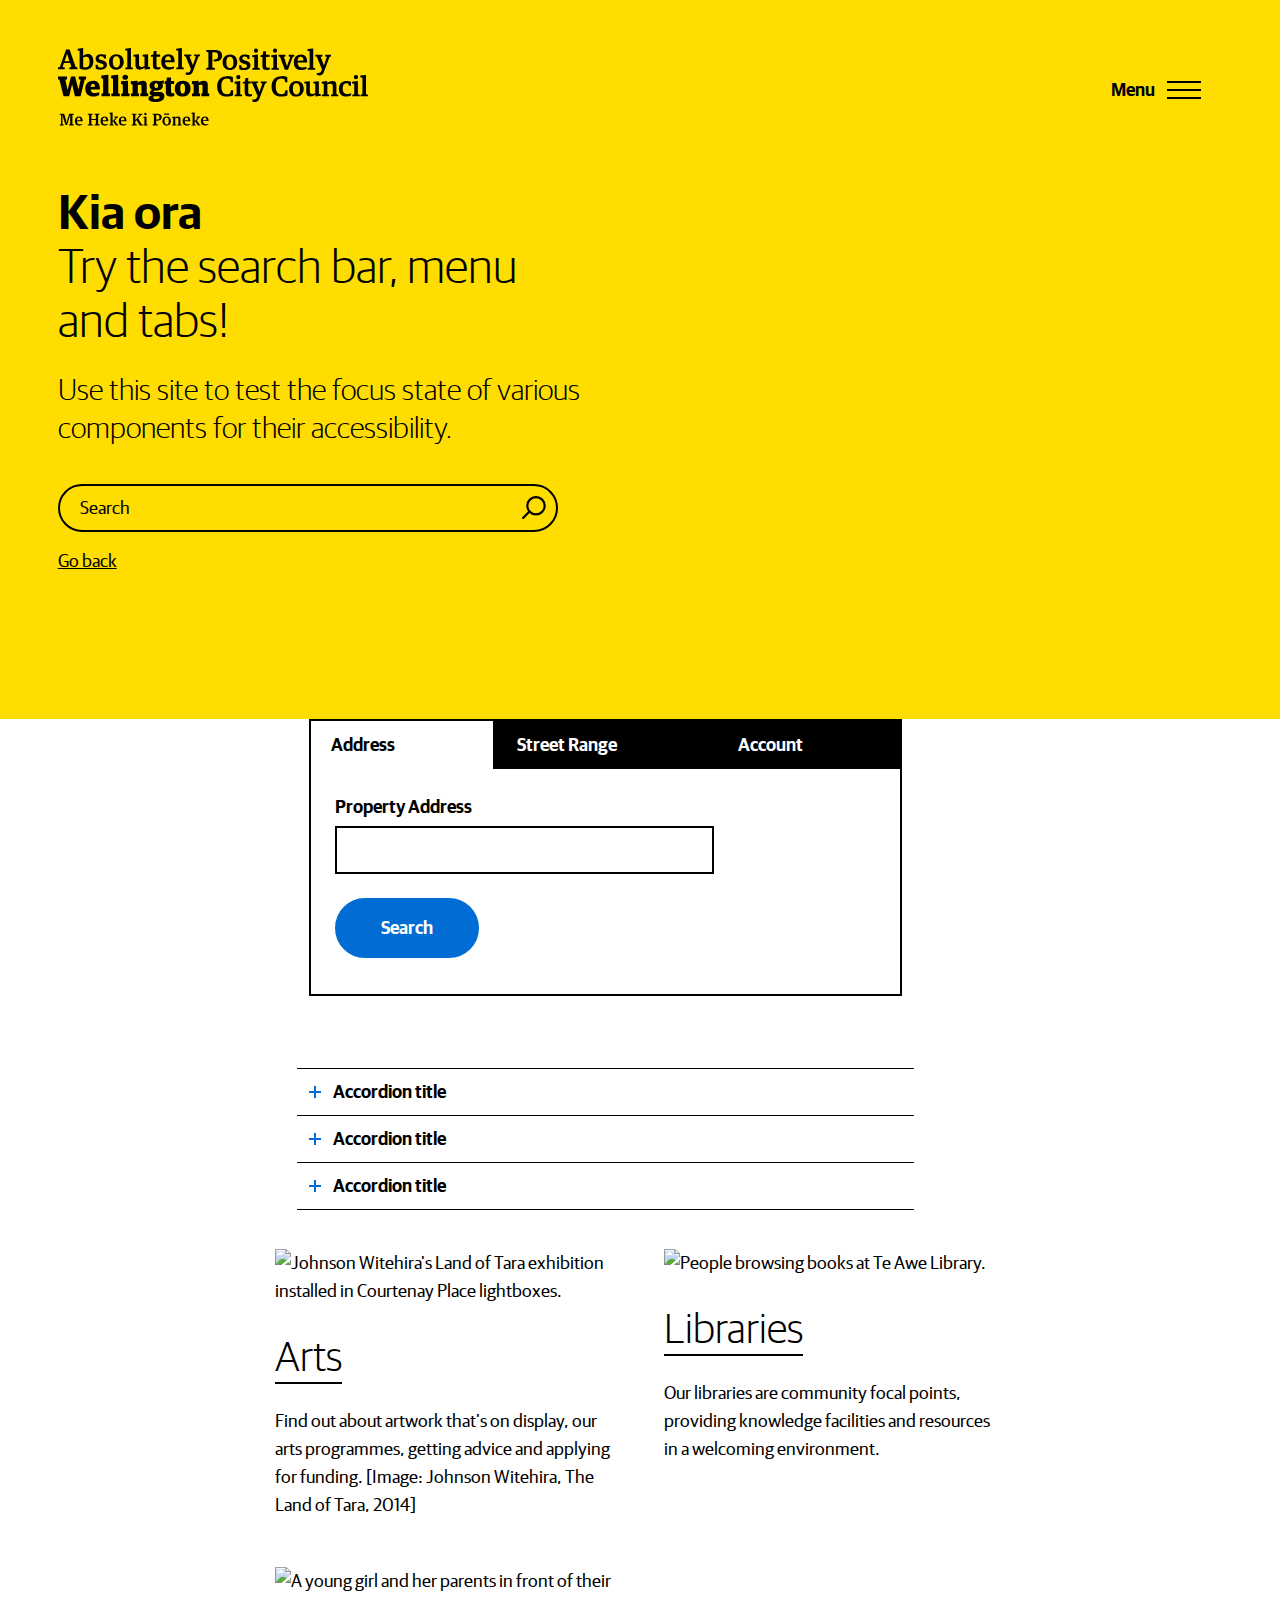
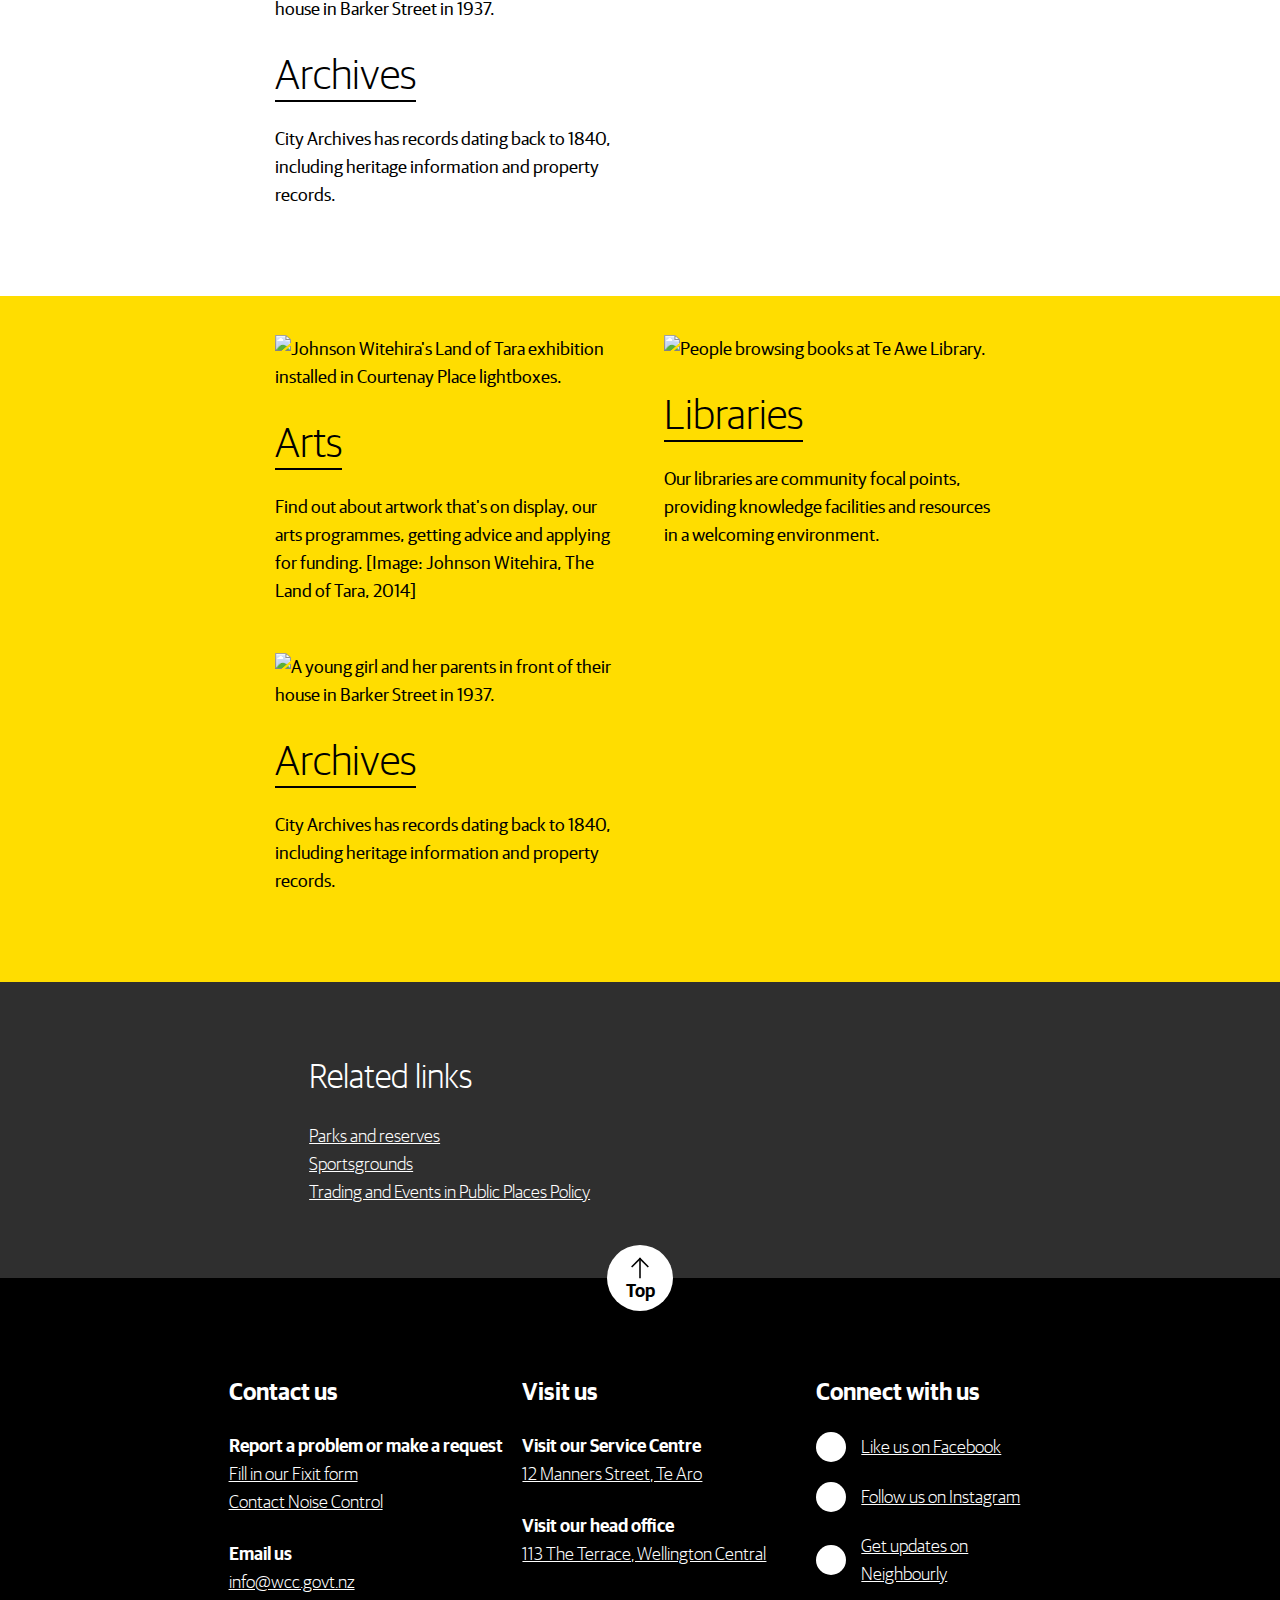
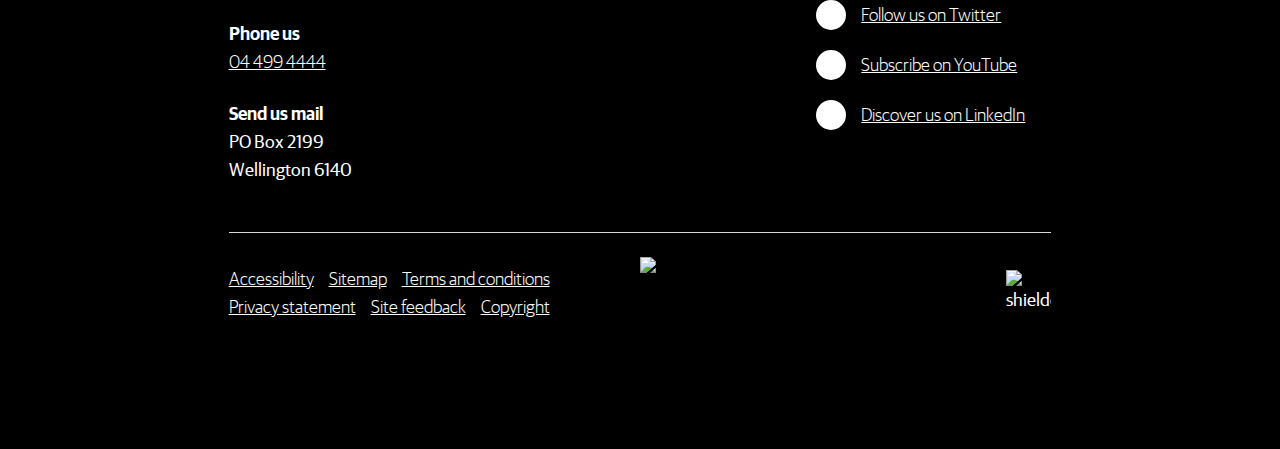
==== commit d6907e08: "Update index.html" ====
--- a/index.html
+++ b/index.html
@@ -239,10 +239,7 @@
                <div class="container-md container-fluid">
                   <div class="row">
                      <div class="col-12 offset-1 col-xl-9 offset-xl-3">
-                        <h1 class="pt--s mb--xs">
-                           <an class="strong">Kia ora,</span><br/></strong></an>
-                           This is a testing site!
-                        </h1>
+                        <h1 class="hero__homepage mb--xs"><an class="strong">Kia ora</span><br/></strong></an> Try the search bar, menu and tabs!</h1>
                         <p class="type-introduction">Use this site to test the focus state of various components for their accessibility.<br><br></p>
                         <a href="#search" class="button search__button search__button-homepage order-2 d-flex align-items-center d-lg-none" aria-expanded="false">Search</a>
                         <div id="ctl27_search_pnlSearch" class="search" role="search" aria-label="Site Search" onkeypress="javascript:return WebForm_FireDefaultButton(event, 'ctl27_search_btnSearch')">
@@ -254,6 +251,7 @@
                               </div>
                            </fieldset>
                         </div>
+                        <p class="pt-4 mb--s"><a class="mr-4" href="/">Go back</a>
                      </div>
                   </div>
                </div>
@@ -261,65 +259,6 @@
             </div>
             </div>
             <div class="homepage__background" style="background-image: url('/-/media/global/winter-homepage-2021.jpg');"></div>
-         </section>
-         <section>
-            <div class="components-wrapper">
-               <section role="region" id="announcement-637328363270000000" aria-label="Message about Emergency water tanks unavailable" class="announcements announcements--low-urgency announcement-embedded announcement-dateless">
-                  <div class="container">
-                     <div class="row">
-                        <div class="col-12 offset-1 col-lg-4 col-xl-3 d-flex align-items-start mb--xs mb-lg-0">
-                           <span class="announcements__icon pt-2 mr-4">
-                              <svg xmlns="http://www.w3.org/2000/svg" viewBox="0 0 24 24" width="36" height="36">
-                                 <path fill="currentColor" d="M10.3 16.63a1.24 1.24 0 011.24-1.3 1.21 1.21 0 011.24 1.3 1.24 1.24 0 11-2.48 0zm.53-3l-.29-10.09h2l-.3 10.08zM11.54 0a11.54 11.54 0 1011.54 11.54A11.53 11.53 0 0011.54 0" fill-rule="evenodd"></path>
-                              </svg>
-                           </span>
-                           <p class="announcements__title mb-0 mb-md--xs">
-                              Notice
-                           </p>
-                        </div>
-                        <div class="col-12 offset-1 offset-lg-0 col-lg-8 col-xl-9 announcements__text">
-                           <p>This is still in alpha and very much a work in progress.<br/>
-                           Follow progress and <a href="https://github.com/et0and/sandpit" target="_blank">inspect the code on GitHub ↗</a></p>
-                        </div>
-                     </div>
-                  </div>
-                  <div class="announcements__closebutton icon icon--close"></div>
-               </section>
-            </div>
-         </section>
-         <section>
-            <div id="content_0_main_0_components_1_pnlWotp" class="component mb--s">
-               <div class="container">
-                  <div class="row">
-                     <div class="col-12 offset-1">
-                        <h2 class="h3 light"><strong>Rārangi upoko</strong> Contents</h2>
-                        <div class="whatsonthispage__grid">
-                           <a class="whatsonthispage__link" href="#hero">Hero</a>
-                           <a class="whatsonthispage__link" href="#search">Search</a>
-                           <a class="whatsonthispage__link" href="#Menu">Menu</a>
-                           <a class="whatsonthispage__link" href="#tabs">Tabs</a>
-                           <a class="whatsonthispage__link" href="#accordions">Accordions</a>
-                           <a class="whatsonthispage__link" href="#links">Links</a>
-                           <a class="whatsonthispage__link" href="#block">Block cards</a>
-                           <a class="whatsonthispage__link" href="#inputs">Input fields</a>
-                           <a class="whatsonthispage__link" href="#buttons">Buttons</a>
-                           <a class="whatsonthispage__link" href="#gallery">Gallery</a>
-                           <a class="whatsonthispage__link" href="#footer">Footer</a>
-                        </div>
-                     </div>
-                  </div>
-               </div>
-            </div>
-            <div id="content_0_main_0_components_1_pnlPublicInput" class="component component-publicinput component-first">
-            <div class="container mb--s">
-               <div class="row" style="display:inline;">
-                  <div class="col-12 offset-1 col-md-10 offset-md-2 col-lg-9 col-xl-8">
-                     <div id="content_0_main_0_components_1_pnlPanelTitle">
-                        <h2 class="mt-0 mb-0">Tabs ↗</h2>
-                     </div>
-                  </div>
-               </div>
-            </div>
          </section>
          <section>
             <div class="container component">
@@ -440,18 +379,6 @@
             </div>
          </section>
          <section>
-            <div id="content_0_main_0_components_1_pnlPublicInput" class="component component-publicinput component-first">
-            <div class="container mb--s">
-               <div class="row" style="display:inline;">
-                  <div class="col-12 offset-1 col-md-10 offset-md-2 col-lg-9 col-xl-8">
-                     <div id="content_0_main_0_components_1_pnlPanelTitle">
-                        <h2 class="mt-0 mb-0">Accordions ↗</h2>
-                     </div>
-                  </div>
-               </div>
-            </div>
-         </section>
-         <section>
             <div id="content_0_main_0_components_2_pnlAccordion" class="component component-accordion">
                <div class="container">
                   <div class="row">
@@ -511,55 +438,6 @@
                            </ul>
                            <p>Your club must be an incorporated society to be eligible for this type of licence.</p>
                         </div>
-                     </div>
-                  </div>
-               </div>
-            </div>
-         </section>
-         <section>
-            <div id="content_0_main_0_components_1_pnlPublicInput" class="component component-publicinput component-first">
-            <div class="container">
-               <div class="row" style="display:inline;">
-                  <div class="col-12 offset-1 col-md-10 offset-md-2 col-lg-9 col-xl-8">
-                     <div id="content_0_main_0_components_1_pnlPanelTitle">
-                        <h2>Links ↗</h2>
-                     </div>
-                  </div>
-               </div>
-            </div>
-         </section>
-         <section>
-            <div id="content_0_main_0_components_2_pnlRichText" class="component">
-               <div class="container">
-                  <div class="row">
-                     <div class="col-12 offset-1 col-md-10 offset-md-2 col-lg-9 col-xl-8">
-                        <div class="richtext__text">
-                           <p><a href="#">Link</a></p>
-                           <p><a href="#">Link</a></p>
-                           <p><a href="#">Link</a></p>
-                           <p><a href="#">Link</a></p>
-                           <p><a href="#">Link</a></p>
-                           <p><a href="#">Link</a></p>
-                           <p><a href="#">Link</a></p>
-                        </div>
-                        <div class="bg--yellow pt-4 pb-4">
-                           <p><a href="#">Link</a></p>
-                        </div>
-                        <div class="bg--black pt-4 pb-4">
-                           <p><a class="link link--light true-white" href="#">Link</a></p>
-                        </div>
-                     </div>
-                  </div>
-               </div>
-            </div>
-         </section>
-         <section>
-            <div id="content_0_main_0_components_1_pnlPublicInput" class="component component-publicinput component-first">
-            <div class="container">
-               <div class="row" style="display:inline;">
-                  <div class="col-12 offset-1 col-md-10 offset-md-2 col-lg-9 col-xl-8">
-                     <div id="content_0_main_0_components_1_pnlPanelTitle">
-                        <h2>Block cards (white) ↗</h2>
                      </div>
                   </div>
                </div>
@@ -595,18 +473,6 @@
             </div>
          </section>
          <section>
-            <div id="content_0_main_0_components_1_pnlPublicInput" class="component component-publicinput component-first bg--yellow">
-            <div class="container">
-               <div class="row" style="display:inline;">
-                  <div class="col-12 offset-1 col-md-10 offset-md-2 col-lg-9 col-xl-8">
-                     <div id="content_0_main_0_components_1_pnlPanelTitle">
-                        <h2><a href="/block-yellow">Block cards (yellow) ↗</a></h2>
-                     </div>
-                  </div>
-               </div>
-            </div>
-         </section>
-         <section>
             <div class="bg--yellow p-4">
                <div class="container">
                   <div class="col-12 offset-1 mb--s hublist__list">
@@ -635,150 +501,20 @@
                </div>
             </div>
          </section>
-         <section>
-            <div id="content_0_main_0_components_1_pnlPublicInput" class="component component-publicinput component-first">
+         <div id="content_0_main_1_pnlLinksList" class="linkslist linkslist-related pt--m pb--m richtext__text">
             <div class="container">
-               <div class="row" style="display:inline;">
+               <div class="row">
                   <div class="col-12 offset-1 col-md-10 offset-md-2 col-lg-9 col-xl-8">
-                     <div id="content_0_main_0_components_1_pnlPanelTitle">
-                        <h2><a href="/buttons">Buttons ↗</a></h2>
-                     </div>
-                  </div>
-               </div>
-            </div>
-         </section>
-         <section>
-            <div class="container pt-4">
-               <div class="col-6 offset-4 mb--s hublist__list">
-                  <p><a href="https://wellington.govt.nz/payments/online/Details/Dogs/ReplaceTag" class="btn">Button</a></p>
-                  <p><a href="#what" class="button button--secondary">Button</a></p>
-                  <p><a href="#what" class="button button--white">Button</a></p>
-
-                  <p><a href="#what" class="button button--black mt-4">Button</a></p>
-                  <p><a href="#what" class="button mt-4">Button</a></p>
-                  <p><a href="#what" class="button mt-4">Button</a></p>
-               </div>
-            </div>
-         </section>
-         <section>
-            <div id="content_0_main_0_components_1_pnlPublicInput" class="component component-publicinput component-first">
-               <div class="container">
-                  <div class="row" style="display:inline;">
-                     <div class="col-12 offset-1 col-md-10 offset-md-2 col-lg-9 col-xl-8">
-                        <div id="content_0_main_0_components_1_pnlPanelTitle">
-                           <h2><a href="/gallery">Gallery ↗</a></h2>
-                        </div>
-                     </div>
-                  </div>
-               </div>
-         </section>
-         <section>
-            <div id="content_0_main_0_components_7_pnlGallery pt-4">
-               <div class="component component-gallery container mb--s component-last">
-                  <div class="row align-items-center">
-                     <div class="col-12 offset-1 col-md-10 offset-md-2 col-lg-9 col-xl-8" id="slider">
-                        <input type="hidden" name="content_0$main_0$components_7$galleryGuid" id="galleryGuid" value="gallery4C80008D">
-                        <div id="gallery4C80008D" class="carousel slide carousel-fade pointer-event" data-ride="false" data-interval="false" data-wrap="true">
-                           <div class="carousel-main">
-                              <div class="carousel-inner">
-                                 <div class="d-flex align-items-center justify-content-center carousel-item active" data-slide-number="0">
-                                    <img class="img-fluid" src="https://images.unsplash.com/photo-1691253121074-c102f967904f?ixlib=rb-4.0.3&ixid=M3wxMjA3fDB8MHxwaG90by1wYWdlfHx8fGVufDB8fHx8fA%3D%3D&auto=format&fit=crop&w=1176&q=80" alt="">
-                                    <div class="carousel-caption sr-only">
-                                       <p>Photo <span class="strong">1</span> of <span class="strong">5</span></p>
-                                       <p>Image of a yellow flower with dew on the petals.</p>
-                                    </div>
-                                 </div>
-                                 <div class="d-flex align-items-center justify-content-center carousel-item" data-slide-number="1">
-                                    <img class="img-fluid" src="https://images.unsplash.com/photo-1692129640355-5eb2e2a94392?ixlib=rb-4.0.3&ixid=M3wxMjA3fDB8MHxwaG90by1wYWdlfHx8fGVufDB8fHx8fA%3D%3D&auto=format&fit=crop&w=1170&q=80" alt="You can do most of your Council business at our Service Centre.">
-                                    <div class="carousel-caption sr-only">
-                                       <p>Photo <span class="strong">2</span> of <span class="strong">5</span></p>
-                                       <p>Image of a bee resting on a yellow flower.</p>
-                                    </div>
-                                 </div>
-                                 <div class="d-flex align-items-center justify-content-center carousel-item" data-slide-number="2">
-                                    <img class="img-fluid" src="https://images.unsplash.com/photo-1692191778222-ef097375197c?ixlib=rb-4.0.3&ixid=M3wxMjA3fDB8MHxwaG90by1wYWdlfHx8fGVufDB8fHx8fA%3D%3D&auto=format&fit=crop&w=1170&q=80" alt="test image only">
-                                    <div class="carousel-caption sr-only">
-                                       <p>Photo <span class="strong">3</span> of <span class="strong">5</span></p>
-                                       <p>Image of a snow topped mountain.</p>
-                                    </div>
-                                 </div>
-                                 <div class="d-flex align-items-center justify-content-center carousel-item" data-slide-number="3">
-                                    <img class="img-fluid" src="https://images.unsplash.com/photo-1691882663192-32b90fda82ee?ixlib=rb-4.0.3&ixid=M3wxMjA3fDB8MHxwaG90by1wYWdlfHx8fGVufDB8fHx8fA%3D%3D&auto=format&fit=crop&w=1170&q=80" alt="Red and green lights on trees reflected in the water at Oriental Bay beach at dusk.">
-                                    <div class="carousel-caption sr-only">
-                                       <p>Photo <span class="strong">4</span> of <span class="strong">5</span></p>
-                                       <p>Image of a bridge in the forest with some people walking across it.</p>
-                                    </div>
-                                 </div>
-                                 <div class="d-flex align-items-center justify-content-center carousel-item" data-slide-number="4">
-                                    <img class="img-fluid" src="https://images.unsplash.com/photo-1691303893191-bd227d218ffe?ixlib=rb-4.0.3&ixid=M3wxMjA3fDB8MHxwaG90by1wYWdlfHx8fGVufDB8fHx8fA%3D%3D&auto=format&fit=crop&w=1173&q=80" alt="Anchor Stone">
-                                    <div class="carousel-caption sr-only">
-                                       <p>Photo <span class="strong">5</span> of <span class="strong">5</span></p>
-                                       <p>Image of a crane bird taking off.</p>
-                                    </div>
-                                 </div>
-                              </div>
-                              <a class="carousel-control-prev" href="#gallery4C80008D" role="button" data-slide="prev">
-                              <span class="carousel-control-prev-icon" aria-hidden="true"></span>
-                              <span class="sr-only">Previous</span>
-                              </a>
-                              <a class="carousel-control-next" href="#gallery4C80008D" role="button" data-slide="next">
-                              <span class="carousel-control-next-icon" aria-hidden="true"></span>
-                              <span class="sr-only">Next</span>
-                              </a>
-                           </div>
-                           <div class="carousel-text my-2">
-                              <p>Photo <span class="strong">1</span> of <span class="strong">5</span></p>
-                              <p>&nbsp;</p>
-                           </div>
-                           <ul class="carousel-indicators list-inline">
-                              <li class="list-inline-item active">
-                                 <a id="carousel-selector-0" class="selected" data-slide-to="0" data-target="#gallery4C80008D">
-                                 <img class="img-fluid" src="https://images.unsplash.com/photo-1691253121074-c102f967904f?ixlib=rb-4.0.3&ixid=M3wxMjA3fDB8MHxwaG90by1wYWdlfHx8fGVufDB8fHx8fA%3D%3D&auto=format&fit=crop&w=1176&q=80" alt="">
-                                 </a>
-                              </li>
-                              <li class="list-inline-item">
-                                 <a id="carousel-selector-1" class="" data-slide-to="1" data-target="#gallery4C80008D">
-                                 <img class="img-fluid" src="https://images.unsplash.com/photo-1692129640355-5eb2e2a94392?ixlib=rb-4.0.3&ixid=M3wxMjA3fDB8MHxwaG90by1wYWdlfHx8fGVufDB8fHx8fA%3D%3D&auto=format&fit=crop&w=1170&q=80" alt="You can do most of your Council business at our Service Centre.">
-                                 </a>
-                              </li>
-                              <li class="list-inline-item">
-                                 <a id="carousel-selector-2" class="" data-slide-to="2" data-target="#gallery4C80008D">
-                                 <img class="img-fluid" src="https://images.unsplash.com/photo-1692191778222-ef097375197c?ixlib=rb-4.0.3&ixid=M3wxMjA3fDB8MHxwaG90by1wYWdlfHx8fGVufDB8fHx8fA%3D%3D&auto=format&fit=crop&w=1170&q=80" alt="test image only">
-                                 </a>
-                              </li>
-                              <li class="list-inline-item">
-                                 <a id="carousel-selector-3" class="" data-slide-to="3" data-target="#gallery4C80008D">
-                                 <img class="img-fluid" src="https://images.unsplash.com/photo-1691882663192-32b90fda82ee?ixlib=rb-4.0.3&ixid=M3wxMjA3fDB8MHxwaG90by1wYWdlfHx8fGVufDB8fHx8fA%3D%3D&auto=format&fit=crop&w=1170&q=80" alt="Red and green lights on trees reflected in the water at Oriental Bay beach at dusk.">
-                                 </a>
-                              </li>
-                              <li class="list-inline-item">
-                                 <a id="carousel-selector-4" class="" data-slide-to="4" data-target="#gallery4C80008D">
-                                 <img class="img-fluid" src="https://images.unsplash.com/photo-1691303893191-bd227d218ffe?ixlib=rb-4.0.3&ixid=M3wxMjA3fDB8MHxwaG90by1wYWdlfHx8fGVufDB8fHx8fA%3D%3D&auto=format&fit=crop&w=1173&q=80" alt="Anchor Stone">
-                                 </a>
-                              </li>
-                           </ul>
-                        </div>
-                     </div>
-                  </div>
-               </div>
-            </div>
-         </section>
-         <section>
-            <div id="content_0_main_1_pnlLinksList" class="linkslist linkslist-related pt--m pb--m richtext__text">
-               <div class="container">
-                  <div class="row">
-                     <div class="col-12 offset-1 col-md-10 offset-md-2 col-lg-9 col-xl-8">
-                        <h2 class="light linkslist__title mb--xs">Related links</h2>
-                        <ul class="linkslist__list">
-                           <li><a href="/recreation/outdoors/parks-and-reserves">Parks and reserves</a></li>
-                           <li><a href="/recreation/sports/sportsgrounds">Sportsgrounds</a></li>
-                           <li><a href="/your-council/plans-policies-and-bylaws/policies/trading-in-public-places-policy">Trading and Events in Public Places Policy</a></li>
-                        </ul>
-                     </div>
-                  </div>
-               </div>
-            </div>
-         </section>
+                     <h2 class="light linkslist__title mb--xs">Related links</h2>
+                     <ul class="linkslist__list">
+                        <li><a href="/recreation/outdoors/parks-and-reserves">Parks and reserves</a></li>
+                        <li><a href="/recreation/sports/sportsgrounds">Sportsgrounds</a></li>
+                        <li><a href="/your-council/plans-policies-and-bylaws/policies/trading-in-public-places-policy">Trading and Events in Public Places Policy</a></li>
+                     </ul>
+                  </div>
+               </div>
+            </div>
+         </div>
       </main>
       <footer class="footer" role="contentinfo">
          <a class="back-to-top" href="#">
@@ -896,4 +632,4 @@
          </div>
       </footer>
    </body>
-</html>+</html>
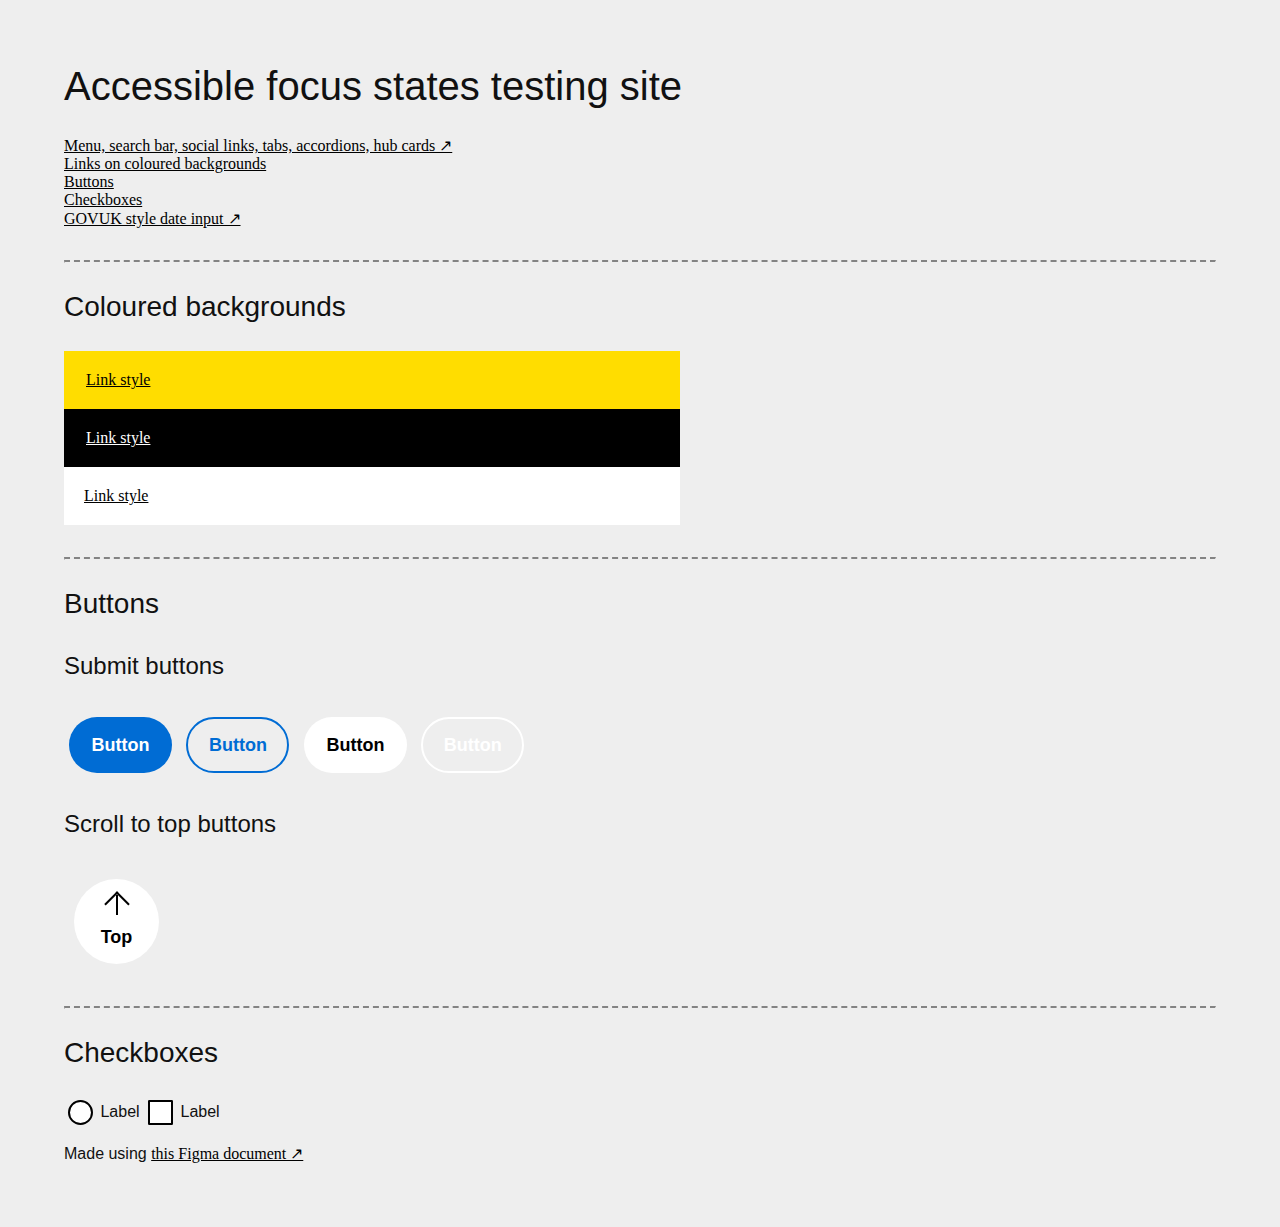
==== commit 15480dad: "Update index.html" ====
--- a/index.html
+++ b/index.html
@@ -12,624 +12,65 @@
       <meta property="og:title" content="Accessible focus states">
       <meta property="og:description" content="Site for testing keyboard navigation of key elements." />
       <meta property="og:url" content="https://accessible-focus-states.vercel.app/">
-      <link rel="stylesheet" type="text/css" href="menu.css">
+      <link rel="stylesheet" type="text/css" href="style.css">
       <script type="text/javascript" src="https://wellington.govt.nz/assets/js/main.min.js?v=8.0.20.09.11"></script>
    </head>
    <body>
-      <main>
-         <section class="header pb--l">
-            <nav class="nav pt--s d-flex flex-nowrap position-relative px-0">
-               <div class="w--50 d-flex align-items-center justify-content-center">
-                  <div class="container">
-                     <div class="row">
-                        <div class="col-12 offset-1 col-xl-8 offset-xl-3">
-                           <div class="order-1 nav__logo flex-grow-1">
-                              <a href="/">
-                                 <span class="sr-only">Wellington City Council</span>
-                                 <svg xmlns="http://www.w3.org/2000/svg" viewBox="0 0 580.47 145.45">
-                                    <title>Wellington City Council</title>
-                                    <path d="M3.26 143.39l2.52-.57v-17.56l-2.52-.55v-1.6h8.19l3 9.91c.78 2.67 1.56 7.07 1.56 7.07h.16s.92-4.4 1.69-7.07l3.16-9.91h8.69v1.65l-2.68.55v17.56l2.68.57v1.65h-9v-1.65l2.14-.57v-10.61c0-2.86.19-7.34.19-7.34h-.15s-1.34 4.26-2.15 6.94l-3.86 12.4h-2.72l-4-12.34c-.81-2.67-1.82-6.94-1.82-6.94h-.16s.19 4.47.19 7.34v10.5l2.18.57v1.65H3.26zm38.87-8.28c0-3.67-1.06-4.88-3-4.88s-3.31 1.42-3.52 4.88zm-10.55 1.52c0-5.3 3.31-8.44 7.72-8.44 4.88 0 7 2.92 7 8.75H35.68c.12 4.28 2 6 5.06 6a14.06 14.06 0 004.77-.83v1.73a10.24 10.24 0 01-5.68 1.53c-5.64 0-8.21-3.44-8.21-8.75M55.75 143.38l2.52-.56v-17.56l-2.52-.55v-1.65H65v1.65l-2.42.55v7.52h8.34v-7.54l-2.42-.53v-1.65l9.22-.02v1.65l-2.49.55v17.56l2.52.58v1.64l-9.25.02v-1.66l2.42-.55v-8.05l-8.34.01v8.04l2.42.55v1.66h-9.25v-1.66zM90.16 135.11c0-3.66-1.07-4.89-3-4.89s-3.31 1.44-3.52 4.89zm-10.57 1.52c0-5.29 3.31-8.44 7.73-8.44 4.86 0 6.95 2.92 6.95 8.75H83.7c.11 4.28 2 6 5.06 6a13.5 13.5 0 004.75-.83v1.73a10.15 10.15 0 01-5.68 1.54c-5.65 0-8.22-3.45-8.22-8.75M103.51 137.79l-1.25-.27v5.62l2.04.45v1.43h-8.1v-1.43l2.15-.48v-19.64l-2.18-.52v-1.55l5.67-.74.42.22v15.09l1.71-.18 3.7-5.34-2.09-.46v-1.49h6.78v1.49l-2.13.48-3.84 5.17 5.07 7.44 1.48.51v1.43h-4.67l-4.76-7.23zM124.31 135.11c0-3.66-1.07-4.89-3-4.89s-3.32 1.44-3.55 4.89zm-10.55 1.52c0-5.29 3.3-8.44 7.72-8.44 4.86 0 6.95 2.92 6.95 8.75h-10.58c.12 4.28 2 6 5.06 6a13.62 13.62 0 004.74-.85v1.73a10.2 10.2 0 01-5.68 1.54c-5.64 0-8.21-3.45-8.21-8.75M138.04 143.38l2.52-.58v-17.56l-2.52-.55v-1.65h9.28v1.65l-2.45.52v10l8.03-9.97-2.48-.55v-1.65h7.49v1.65l-2.01.55-5.67 6.74 6.41 10.82 1.94.56v1.65l-5.53.01-5.73-9.78-2.45 2.05v5.54l2.45.55v1.64h-9.28v-1.64zM161.39 123.58a2.25 2.25 0 112.24 2.2 2.16 2.16 0 01-2.24-2.2m-1.67 20l2.13-.5v-11.97l-2.34-.53v-1.55l5.87-.75.38.2v14.63l2.09.5v1.43h-8.13zm24.14-9.68a12.31 12.31 0 002.33.18c2.61 0 3.76-1.37 3.76-4.5s-1.3-4.26-3.86-4.26h-2.23zm-6.83 9.47l2.51-.57v-17.57l-2.51-.53v-1.66h8.79c6.14 0 8.4 2.37 8.4 6.39 0 4.52-2.69 6.6-7.42 6.6a11.87 11.87 0 01-2.94-.3v7.07l3 .57v1.65h-9.83zm30.28-6.43c0-5.13-1.88-6.67-3.95-6.67s-3.81 1.4-3.81 6.36c0 5.12 1.88 6.67 4 6.67s3.79-1.43 3.79-6.36m-8.5-14.05h9.25v2.27h-9.28zm-3.39 14c0-5.38 3.56-8.69 8-8.69 5 0 8.06 3.23 8.06 8.54s-3.57 8.72-8 8.72c-5 0-8.07-3.38-8.07-8.57m18.07 6.69l2.15-.5v-11.97l-2.2-.53v-1.55l5.54-.75.4.2v1.63h.11a10.28 10.28 0 015.43-2c2.79 0 4.44 1.29 4.44 4.28v10.72l2.08.5v1.43h-8v-1.43l2.05-.5v-9.4c0-2-.94-2.63-2.81-2.63a9.92 9.92 0 00-3.11.59v11.44l1.91.44v1.43h-8zm30.37-8.47c0-3.66-1.07-4.87-3-4.87s-3.31 1.44-3.52 4.87zm-10.56 1.53c0-5.29 3.29-8.44 7.73-8.44 4.86 0 6.95 2.92 6.95 8.74h-10.58c.11 4.29 2 6 5.06 6a13.78 13.78 0 004.73-.84v1.75a10.26 10.26 0 01-5.67 1.53c-5.65 0-8.22-3.44-8.22-8.75M257.23 137.79l-1.25-.29v5.63l2.03.44v1.44h-8.1v-1.44l2.16-.49v-19.62l-2.19-.52v-1.56l5.68-.73.42.21v15.09l1.7-.18 3.71-5.33-2.1-.46v-1.5h6.79v1.5l-2.12.49-3.85 5.15 5.08 7.45 1.46.5v1.44h-4.67l-4.75-7.22zM278.03 135.11c0-3.66-1.07-4.88-3-4.88s-3.31 1.44-3.53 4.88zm-10.52 1.5c0-5.28 3.31-8.43 7.73-8.43 4.87 0 7 2.93 7 8.75h-10.6c.13 4.29 2 6 5.08 6a13.71 13.71 0 004.72-.84v1.76a10.35 10.35 0 01-5.67 1.5c-5.65 0-8.22-3.43-8.22-8.75M2.67 59.38L0 58.46v-5.17h16.92v5.17l-3.15.92 4.05 18.58h.27l6.2-24.67h7.68l6.19 23.92h.27l3.89-17.83-3.41-.92v-5.17h13.71v5.17l-2.77.92-7.57 30.92H31.86l-5.33-22h-.22l-5.49 22H10.41L2.67 59.38zM69.06 72.68c0-4.43-1.49-5.77-3.57-5.77s-3.8 1.34-4.16 6.1zm-17.87 3.3c0-9.33 5.76-14.78 14.41-14.78s13 4.38 13 16.33H61.33c.53 5 3.2 6.78 7.73 6.78a24.73 24.73 0 008.16-1.32v5.12c-2 1.4-5.38 2.84-10.82 2.84-10 0-15.21-5.39-15.21-15M81.4 85.44l3.13-.75V57.35l-3.41-.89v-4.92l12.34-1.23.85.43v33.95l3.04.75v4.86H81.4v-4.86zm18.46 0l3.15-.75V57.35l-3.42-.89v-4.92l12.33-1.23.85.43v33.95l3.05.75v4.86H99.86v-4.86zM120.61 54.69c0-2.93 2.47-4.75 5.4-4.75s5.39 1.82 5.39 4.75-2.41 4.8-5.39 4.8-5.4-1.81-5.4-4.8m-2.29 30.75l3.05-.75V68.31l-3.32-.86v-5l12.22-1.24.92.39v23.05l2.87.77v4.84h-15.74zm18.25.02l3.05-.77V68.31l-3.21-.86v-5l11.76-1.24.84.39v3h.32a14.52 14.52 0 019.4-3.48c4.37 0 7.41 2 7.41 7.06v16.43l2.83.77v4.84h-14.89v-4.84l2.25-.6v-13.1c0-2.3-1.08-3-3.31-3a10.85 10.85 0 00-3.57.68v15.55l2.23.6v4.84h-15.11zm101.33-9.19c0-7.37-1.82-9.24-4.5-9.24s-4.37 1.66-4.37 8.86c0 7.37 1.81 9.23 4.54 9.23s4.33-1.86 4.33-8.85m-19.18 0c0-9.82 6.52-15.07 14.74-15.06 9.51 0 14.78 5.34 14.78 14.68 0 9.77-6.55 15.12-14.72 15.12-9.56 0-14.8-5.74-14.8-14.74m-3.56 8.37c-2.36 0-3.48-.73-3.48-3.25V67.61h5.76v-5.82h-5.76v-6.68H204l-1.23 6.62-3.09 1.15v4.72h2.24v15.39c0 6 3.2 7.89 9 7.9a13.81 13.81 0 006.87-1.56v-5.07a10 10 0 01-2.6.37M183.6 95.75c-3.85 0-5.23-1.12-5.23-2.67a2.71 2.71 0 011.87-2.62h6.72c2.45 0 3.36.48 3.36 2 0 1.76-1.75 3.26-6.72 3.26m.27-29.73c1.92 0 3.41.86 3.41 4.59 0 3.36-1.49 4.47-3.41 4.47s-3.32-1.11-3.32-4.64c0-3.36 1.39-4.42 3.32-4.42m6.64 16.52h-9.23c-1.5 0-2-.76-2-1.44a2.52 2.52 0 01.64-1.6 19 19 0 004 .38c7.58 0 12.55-3.42 12.55-9.62a6.53 6.53 0 00-1.24-3.79l2.83.13v-5.61l-8.17 1.15a18.25 18.25 0 00-6-.91c-7.43 0-12.55 3.42-12.55 9.62a8 8 0 004.38 7.2c-2.3 1.5-4.11 3.73-4.11 6s1.23 3.85 3.73 4.57v.29c-3.2.84-6 2.61-6 5.76 0 3.78 4.43 6.51 13.51 6.51 11.64 0 16.44-5 16.44-10.87 0-5.68-3.9-7.81-8.81-7.81m60.43 2.99l3.05-.76V68.31l-3.21-.85v-5l11.76-1.19.85.38v3h.33a14.44 14.44 0 019.38-3.47c4.38 0 7.42 2 7.42 7.05v16.44l2.83.76v4.86h-14.91v-4.86l2.25-.59V71.68c0-2.29-1.06-3-3.31-3a10.69 10.69 0 00-3.57.68v15.55l2.24.59v4.86h-15.11zm47.1-13.25c0-14.64 9.18-19.54 18.63-19.54a34.83 34.83 0 0110.74 1.49l.31 9.78h-3.94l-2-5.72a14.46 14.46 0 00-5.56-1.18c-7.1 0-10.3 5.24-10.3 14.1 0 10.63 3.09 15.38 10.73 15.38a11 11 0 005.44-1.33l2-6.08h4l-.38 9.87c-2.67 1.17-6.35 2-11.91 2-10.35 0-17.72-5.3-17.72-18.76m35.68-17.3a3.94 3.94 0 113.89 3.62 3.73 3.73 0 01-3.89-3.62m-2.84 32.46l3.58-.86V67.3l-3.89-.86v-3.15l10-1.28.7.38v24.13l3.58.86v2.93h-13.97zm18.62-3.63V66.66h-3.58v-2.83l4.16-1.33 1-6.53h5.17v6.53h4.66v4.16h-4.66v15.86c0 2.83 1 4 4 4a14 14 0 003.09-.37v3.16a11.76 11.76 0 01-6.08 1.59c-5.07 0-7.74-1.77-7.74-7.1m50.41-11.58c0-14.63 9.18-19.55 18.64-19.55a35 35 0 0110.73 1.5l.32 9.77h-3.95l-2-5.71a14.38 14.38 0 00-5.56-1.17c-7.1 0-10.31 5.22-10.31 14.1 0 10.62 3.1 15.37 10.74 15.37a11 11 0 005.44-1.33l2-6.09h4l-.38 9.88c-2.67 1.18-6.36 2-11.91 2-10.36 0-17.73-5.28-17.73-18.75m53.18 4.47c0-8.22-3.21-10.74-6.72-10.74s-6.58 2.31-6.58 10.25c0 8.18 3.21 10.74 6.78 10.74s6.52-2.35 6.52-10.25m-20.35-.11c0-9 6.1-14.63 13.68-14.63 8.43 0 13.77 5.45 13.77 14.31 0 9.08-6.14 14.74-13.67 14.74-8.54 0-13.78-5.66-13.78-14.42m32.11 6.31V66.99l-3.69-.86v-3.09l9.67-1 .69.38v18.69c0 3.31.91 4.86 4.54 4.86a12.72 12.72 0 005.61-1.28V67l-3.53-.87v-3.09l9.56-1 .69.38v23.33l3.64.86v3l-9.35 1.22-.7-.31v-3.05h-.31a12.3 12.3 0 01-8.87 3.42c-5.66 0-8-3.05-8-8m29.2 4.51l3.63-.86V67.31l-3.68-.85v-3.15l9.45-1.28.69.38v2.61h.36a16.63 16.63 0 019.23-3c4.82 0 7.6 1.92 7.6 7.21v17.35l3.57.86v2.93h-13.66v-2.93l3.31-.8V71.27c0-3.21-1.6-4.17-4.81-4.17a17.37 17.37 0 00-5.28 1v18.49l3.26.8v2.93h-13.67zm31.97-10.74c0-10.41 6.47-14.69 14.91-14.69a26.68 26.68 0 017.75 1.08v7.69h-4.11l-.92-4.33a9.55 9.55 0 00-3.25-.43c-4.49 0-7.32 3-7.32 10 0 7.8 3.74 10.3 8.87 10.3a17 17 0 007.1-1.33v3.53a15.51 15.51 0 01-9.14 2.5c-9.13 0-13.89-5.55-13.89-14.31m27.99-21.74a3.94 3.94 0 113.9 3.63 3.75 3.75 0 01-3.9-3.63m-2.83 32.47l3.58-.85V67.32l-3.91-.85v-3.15l10-1.29.69.39v24.13l3.59.85v2.94h-13.95z"></path>
-                                    <path d="M379.68 62.5v3l3.14.75-5.39 15.86h-.2l-6.1-15.91 3.26-.7v-3h-12.61v3.21l2.14.58 9.78 23.39-1.28 3.15c-1.18 2.68-2.73 3.63-5.5 3.63a11.53 11.53 0 01-2.83-.43v4.08a11.94 11.94 0 004.53 1c4.81 0 7.05-2.35 8.81-7l10.47-27.72 2.72-.75v-3zM576.84 86.55V50.82l-.7-.37-10.04 1.22v3.15l4.01.86v30.87l-3.47.8v2.99h13.83v-2.93l-3.63-.86zM239.26 49.67v-4a11.81 11.81 0 002.84.43c2.81 0 4.36-1 5.53-3.64l1.3-3.15-9.84-23.38-2.77-.82v-3h13.3v3l-3.27.69 6.16 15.94h.22l5.44-15.86-3.22-.77v-3h11v3l-2.75.75-10.53 27.7c-1.76 4.7-4 7-8.86 7a12.12 12.12 0 01-4.57-1M12.26 24.67h9.25L17.14 11h-.27zM0 36.51l3.43-.9L15.1 2.89h6.61L33.1 35.61l3.44.92v3.37H21.07v-3.31l4-1-2.36-7.31H11.07l-2.48 7.31 4.1 1v3.31H0zm59.11-10.55c0-7-2.47-9.45-6.76-9.45a13.5 13.5 0 00-5.22 1.12v17.56a7.53 7.53 0 004.78 1.39c4.3 0 7.2-2.4 7.2-10.62M40.42 38.34v-33l-3.72-.85V1.23L46.43 0l.7.33v14h.32a12.71 12.71 0 018.17-2.87c5.16 0 10.58 2.82 10.58 13.4s-6 15.65-14.77 15.65a26.85 26.85 0 01-11-2.2m30.34.68l-.48-7.53h3.92l1.3 4.15a10.31 10.31 0 004.74 1.08c3 0 5.1-1.17 5.1-3.58s-1.24-3.09-4.57-4.11l-3-.85c-4.69-1.33-7.27-3.63-7.27-8.04 0-4.77 3.54-8.55 11-8.55a27.54 27.54 0 018.32 1.23v7.1h-3.76l-1-3.68a8.51 8.51 0 00-4-.8c-2.63 0-4.67.85-4.67 3.25 0 2 1.24 2.94 4.78 4l3.17.91c5.26 1.51 7.25 4 7.25 8 0 5.17-3.7 9.07-11.76 9.07a27.78 27.78 0 01-9.09-1.6m45.27-12.76c0-8.23-3.23-10.73-6.76-10.73s-6.62 2.28-6.62 10.25c0 8.17 3.23 10.73 6.83 10.73s6.55-2.35 6.55-10.25m-20.51-.1c0-9 6.12-14.63 13.75-14.63 8.5 0 13.87 5.45 13.87 14.31 0 9.07-6.18 14.73-13.76 14.73-8.6 0-13.86-5.66-13.86-14.41M126.06 36.97l3.72-.87V5.25l-4.03-.87V1.24l10.1-1.23.7.38V36.1l3.66.87v2.93h-14.15v-2.93zM145.05 32.47V16.56l-3.71-.85v-3.09l9.74-1 .68.37v18.66c0 3.32.92 4.87 4.58 4.87a12.58 12.58 0 005.63-1.28V16.56l-3.54-.85v-3.09l9.62-1 .7.36v23.35l3.65.84v3L163 40.4l-.7-.32v-3h-.33a12.46 12.46 0 01-8.91 3.42c-5.7 0-8-3-8-8m32.71.83V16.25h-3.6v-2.84l4.2-1.33 1-6.51h5.14v6.54h6.72v4.17h-6.72v15.83c0 2.84 1 4 4 4a14.42 14.42 0 003.13-.38v3.16a12 12 0 01-6.13 1.6c-5.11 0-7.8-1.77-7.8-7.11m33.8-10.61c0-5.23-1.82-7.27-5.11-7.27-3.49 0-5.7 2.14-6.07 7.64zm-18.16 3c0-9 5.68-14.25 13.32-14.25 8.33 0 11.93 5.08 11.93 15h-18.25c.37 6.46 3.49 9.4 8.76 9.4a24.37 24.37 0 008.17-1.39v3.42a17.65 17.65 0 01-9.78 2.62c-9.67 0-14.13-5.83-14.13-14.75M221.53 36.97l3.71-.86V5.25l-4.03-.86V1.24L231.3.02l.7.38v35.71l3.66.86v2.93h-14.13v-2.93zM277.78 37.32l3.88-1V7.9l-3.88-1V3.63h15.21c10.45 0 14.25 4 14.25 10.47 0 7.84-5.34 11.1-12.12 11.1a32.44 32.44 0 01-3.74-.32v-3.36c.06 0 1.12.11 2.35.11 3.95 0 6-2.46 6-7 0-4.76-2-6.68-6.35-6.68h-4.36v28.4l4.68 1v3.31h-15.92zm50.82-10.3c0-8.22-3.2-10.74-6.73-10.74s-6.57 2.31-6.57 10.26c0 8.17 3.21 10.72 6.78 10.72s6.52-2.34 6.52-10.24m-20.35-.11c0-9 6.09-14.63 13.68-14.63 8.43 0 13.77 5.45 13.77 14.32 0 9.08-6.14 14.73-13.68 14.74-8.53 0-13.77-5.67-13.77-14.43m31.4 12.82l-.49-7.53h3.91l1.28 4.16a10.31 10.31 0 004.7 1.08c3 0 5.06-1.17 5.06-3.57s-1.22-3.12-4.53-4.13l-3-.85c-4.65-1.33-7.21-3.63-7.21-8.06 0-4.76 3.53-8.55 10.94-8.55a27.15 27.15 0 018.28 1.23v7.11h-3.74l-1-3.69a8.54 8.54 0 00-3.95-.79c-2.61 0-4.64.86-4.64 3.25 0 2 1.22 2.94 4.74 4l3.15.91c5.24 1.49 7.22 4 7.22 8 0 5.18-3.68 9.08-11.7 9.07a27.36 27.36 0 01-9-1.6m27.16-34.53a3.93 3.93 0 113.89 3.62 3.74 3.74 0 01-3.89-3.62m-2.84 32.46l3.57-.86V17.63l-3.89-.87v-3.13l10-1.29.7.38v24.12l3.58.86v2.94h-13.96zm18.84-3.59V16.99h-3.57v-2.88l4.16-1.32 1-6.51h5.18v6.51h6.67v4.16h-6.67v15.86c0 2.82 1 4 4 4a14.05 14.05 0 003.09-.38v3.16a11.7 11.7 0 01-6.08 1.59c-5.08 0-7.75-1.75-7.75-7.09m19.65-28.84a3.94 3.94 0 113.9 3.62 3.74 3.74 0 01-3.9-3.62m-2.83 32.45l3.58-.86V17.63l-3.9-.85v-3.15l10-1.29.7.38v24.13l3.58.85v2.94h-13.99zM415.71 16.61l-2.72-.74v-3.05h12.98v3.05l-3.04.59 5.92 17.18h.21l5.98-17.18-3.04-.59v-3.05h10.46v3.05l-2.72.74-9.02 24.03h-5.93l-9.08-24.03zM459.66 23.51c0-5.24-1.83-7.27-5.08-7.27-3.46 0-5.65 2.14-6 7.65zm-18 3c0-9 5.65-14.26 13.24-14.26 8.28 0 11.85 5.09 11.85 15h-18.24c.38 6.46 3.47 9.39 8.7 9.39a23.22 23.22 0 008.12-1.4v3.43a17.44 17.44 0 01-9.72 2.62c-9.61 0-14-5.82-14-14.74M467.56 37.7l3.67-.85V6l-4.01-.86V1.99L477.28.76l.68.37v35.72l3.64.85v2.95h-14.04V37.7zM484.75 50.41v-4a12 12 0 002.83.41c2.77 0 4.32-1 5.49-3.62l1.29-3.16-9.77-23.43-2.78-.74v-3h13.24v3l-3.27.69 6.1 15.92h.22l5.41-15.87-3.15-.74v-3h10.94v3l-2.72.74-10.46 27.71c-1.77 4.69-4 7-8.81 7a11.72 11.72 0 01-4.54-1"></path>
-                                 </svg>
-                              </a>
-                           </div>
-                        </div>
-                     </div>
-                  </div>
-               </div>
-               <div class="w--50 d-flex align-items-center justify-content-center">
-                  <div class="container">
-                     <div class="row">
-                        <div class="col-12 offset-1 col-xl-8 offset-xl-3">
-                           <button type="button" class="menu__button menu__button-homepage d-flex align-items-center justify-content-center float-right collapsed" id="main-menu-toggler" data-toggle="collapse" data-target="#main-menu" aria-expanded="false" aria-controls="main-menu" aria-label="Toggle navigation">
-                           <span class="text">Menu</span>
-                           </button>
-                        </div>
-                     </div>
-                  </div>
-               </div>
-               <div id="main-menu" class="collapse" role="navigation" style>
-                  <div class="container">
-                     <div class="row">
-                        <div class="col-12 offset-1 col-md-6 col-lg-4 pt--xs pt-md-0">
-                           <ul class="main-menu-level-1" style="min-height: 506px;">
-                              <li>
-                                 <button class="main-menu-level-1-item" aria-expanded="false">Arts and culture</button>
-                                 <ul class="main-menu-level-2" aria-label="Sub-menu for Arts and culture">
-                                    <li><span class="main-menu-back">Back</span><span class="main-menu-category">Arts and culture</span></li>
-                                    <li><a href="/arts-and-culture/arts">Arts</a></li>
-                                    <li><a href="/arts-and-culture/libraries">Libraries</a></li>
-                                    <li><a href="/arts-and-culture/archives">Archives</a></li>
-                                    <li><a href="/arts-and-culture/heritage">Heritage</a></li>
-                                 </ul>
-                              </li>
-                              <li>
-                                 <button class="main-menu-level-1-item" aria-expanded="false">Cemeteries</button>
-                                 <ul class="main-menu-level-2" aria-label="Sub-menu for Cemeteries">
-                                    <li><span class="main-menu-back">Back</span><span class="main-menu-category">Cemeteries</span></li>
-                                    <li><a href="/cemeteries/cemetery-search-and-plot-locater">Cemetery search and plot locater</a></li>
-                                    <li><a href="/cemeteries/wellington-cemeteries">Wellington cemeteries</a></li>
-                                    <li><a href="/cemeteries/burials-cremations-and-memorials">Burials, cremations and memorials</a></li>
-                                    <li><a href="/cemeteries/work-permits">Work permits</a></li>
-                                 </ul>
-                              </li>
-                              <li>
-                                 <button class="main-menu-level-1-item" aria-expanded="false">Certificates and licences</button>
-                                 <ul class="main-menu-level-2" aria-label="Sub-menu for Certificates and licences">
-                                    <li><span class="main-menu-back">Back</span><span class="main-menu-category">Certificates and licences</span></li>
-                                    <li><a href="/certificates-and-licences/trading-in-public-places">Trading in public places</a></li>
-                                    <li><a href="/certificates-and-licences/alcohol-licences">Alcohol licences</a></li>
-                                    <li><a href="/certificates-and-licences/selling-food">Selling food</a></li>
-                                    <li><a href="/certificates-and-licences/signs-and-posters">Signs and posters</a></li>
-                                    <li><a href="/certificates-and-licences/footpaths">Footpaths</a></li>
-                                    <li><a href="/certificates-and-licences/health-licences">Health licences</a></li>
-                                    <li><a href="/certificates-and-licences/street-appeals">Street appeals</a></li>
-                                    <li><a href="/certificates-and-licences/gambling-consents">Gambling consents</a></li>
-                                    <li><a href="/certificates-and-licences/amusement-devices">Amusement device permits</a></li>
-                                 </ul>
-                              </li>
-                              <li>
-                                 <button class="main-menu-level-1-item" aria-expanded="false">Climate change, sustainable living and environment</button>
-                                 <ul class="main-menu-level-2" aria-label="Sub-menu for Climate change, sustainable living and environment">
-                                    <li><span class="main-menu-back">Back</span><span class="main-menu-category">Climate change, sustainable living and environment</span></li>
-                                    <li><a href="/climate-change-sustainability-environment/climate-change">Climate change</a></li>
-                                    <li><a href="/climate-change-sustainability-environment/sustainable-living">Sustainable living</a></li>
-                                    <li><a href="/climate-change-sustainability-environment/environment">Environment</a></li>
-                                    <li><a href="/climate-change-sustainability-environment/water">Water</a></li>
-                                 </ul>
-                              </li>
-                              <li>
-                                 <button class="main-menu-level-1-item" aria-expanded="false">Community support and resources</button>
-                                 <ul class="main-menu-level-2" aria-label="Sub-menu for Community support and resources">
-                                    <li><span class="main-menu-back">Back</span><span class="main-menu-category">Community support and resources</span></li>
-                                    <li><a href="/community-support-and-resources/community-support">Community support</a></li>
-                                    <li><a href="/community-support-and-resources/resources-and-facilities">Resources and facilities</a></li>
-                                    <li><a href="/community-support-and-resources/volunteering">Volunteering </a></li>
-                                    <li><a href="/community-support-and-resources/safety-in-wellington">Safety in Wellington</a></li>
-                                    <li><a href="/community-support-and-resources/commemorative-memorials">Memorial seats and trees </a></li>
-                                    <li><a href="/community-support-and-resources/our-communities">Our communities</a></li>
-                                    <li><a href="/community-support-and-resources/community-awards">Wellington Airport Community Awards</a></li>
-                                 </ul>
-                              </li>
-                              <li>
-                                 <button class="main-menu-level-1-item" aria-expanded="false">Dogs and other animals</button>
-                                 <ul class="main-menu-level-2" aria-label="Sub-menu for Dogs and other animals">
-                                    <li><span class="main-menu-back">Back</span><span class="main-menu-category">Dogs and other animals</span></li>
-                                    <li><a href="/dogs-and-other-animals/dogs">Dogs</a></li>
-                                    <li><a href="/dogs-and-other-animals/cats">Cats</a></li>
-                                    <li><a href="/dogs-and-other-animals/keeping-animals">Keeping animals</a></li>
-                                 </ul>
-                              </li>
-                              <li>
-                                 <button class="main-menu-level-1-item" aria-expanded="false">Have your say</button>
-                                 <ul class="main-menu-level-2" aria-label="Sub-menu for Have your say">
-                                    <li><span class="main-menu-back">Back</span><span class="main-menu-category">Have your say</span></li>
-                                    <li><a href="/have-your-say/consultations">Consultations and engagements</a></li>
-                                    <li><a href="/have-your-say/public-notices">Public notices</a></li>
-                                    <li><a href="/have-your-say/contacting-councillors">Contacting councillors</a></li>
-                                    <li><a href="/have-your-say/participate-in-council-research">Participate in Council research</a></li>
-                                    <li><a href="/have-your-say/petitions">Petitions</a></li>
-                                    <li><a href="/your-council/meetings/speaking-at-meetings">Attending and speaking at meetings</a></li>
-                                 </ul>
-                              </li>
-                              <li>
-                                 <button class="main-menu-level-1-item" aria-expanded="false">News and events</button>
-                                 <ul class="main-menu-level-2" aria-label="Sub-menu for News and events">
-                                    <li><span class="main-menu-back">Back</span><span class="main-menu-category">News and events</span></li>
-                                    <li><a href="/news-and-events/news-and-information">News and information</a></li>
-                                    <li><a href="/news-and-events/events-and-festivals">Events and festivals</a></li>
-                                    <li><a href="/news-and-events/event-calendar">Eventfinda calendar</a></li>
-                                    <li><a href="/news-and-events/event-planning-and-support">Event planning and support</a></li>
-                                 </ul>
-                              </li>
-                              <li>
-                                 <button class="main-menu-level-1-item" aria-expanded="false">Parking, roads and transport</button>
-                                 <ul class="main-menu-level-2" aria-label="Sub-menu for Parking, roads and transport">
-                                    <li><span class="main-menu-back">Back</span><span class="main-menu-category">Parking, roads and transport</span></li>
-                                    <li><a href="/parking-roads-and-transport/parking">Parking</a></li>
-                                    <li><a href="/parking-roads-and-transport/roads">Roads</a></li>
-                                    <li><a href="/parking-roads-and-transport/transport">Transport</a></li>
-                                    <li><a href="/parking-roads-and-transport/how-can-i">How can I?</a></li>
-                                 </ul>
-                              </li>
-                              <li>
-                                 <button class="main-menu-level-1-item" aria-expanded="false">Property, rates and building</button>
-                                 <ul class="main-menu-level-2" aria-label="Sub-menu for Property, rates and building">
-                                    <li><span class="main-menu-back">Back</span><span class="main-menu-category">Property, rates and building</span></li>
-                                    <li><a href="/property-rates-and-building/property">Property</a></li>
-                                    <li><a href="/property-rates-and-building/rates">Rates</a></li>
-                                    <li><a href="/property-rates-and-building/building-and-resource-consents">Building and resource consents</a></li>
-                                    <li><a href="/property-rates-and-building/building-earthquake-resilience">Building earthquake resilience</a></li>
-                                    <li><a href="/property-rates-and-building/encroachments">Encroachments</a></li>
-                                    <li><a href="/property-rates-and-building/council-land-for-sale">Council land and property for sale</a></li>
-                                    <li><a href="/property-rates-and-building/kiwi-point-quarry">Quarry</a></li>
-                                    <li><a href="/property-rates-and-building/development-contributions">Development contributions</a></li>
-                                    <li><a href="/property-rates-and-building/road-stopping">Road stopping</a></li>
-                                    <li><a href="/property-rates-and-building/fencing-your-pool-or-spa">Pool and spa fencing</a></li>
-                                    <li><a href="/property-rates-and-building/how-can-i">How can I?</a></li>
-                                 </ul>
-                              </li>
-                              <li>
-                                 <button class="main-menu-level-1-item" aria-expanded="false">Recreation</button>
-                                 <ul class="main-menu-level-2" aria-label="Sub-menu for Recreation">
-                                    <li><span class="main-menu-back">Back</span><span class="main-menu-category">Recreation</span></li>
-                                    <li><a href="/recreation/facilities-and-centres">Facilities and centres</a></li>
-                                    <li><a href="/recreation/outdoors">Outdoors</a></li>
-                                    <li><a href="/recreation/activities-for-kids">Activities for kids </a></li>
-                                    <li><a href="/recreation/sports">Sports</a></li>
-                                    <li><a href="/recreation/classes">Classes</a></li>
-                                    <li><a href="/recreation/support-and-advice">Support and advice</a></li>
-                                 </ul>
-                              </li>
-                              <li>
-                                 <button class="main-menu-level-1-item" aria-expanded="false">Rubbish, recycling and waste</button>
-                                 <ul class="main-menu-level-2" aria-label="Sub-menu for Rubbish, recycling and waste">
-                                    <li><span class="main-menu-back">Back</span><span class="main-menu-category">Rubbish, recycling and waste</span></li>
-                                    <li><a href="/rubbish-recycling-and-waste/when-to-put-out-your-rubbish-and-recycling">When to put out your rubbish and recycling</a></li>
-                                    <li><a href="/rubbish-recycling-and-waste/sorting-and-preparing-your-rubbish-and-recycling">Sorting and preparing your rubbish and recycling</a></li>
-                                    <li><a href="/rubbish-recycling-and-waste/bins-bags-crates-and-skips">Wheelie bins, bags, crates and skips</a></li>
-                                    <li><a href="/rubbish-recycling-and-waste/southern-landfill-tip-shop-and-recycle-centre">Southern Landfill, Tip Shop and Recycle Centre</a></li>
-                                    <li><a href="/rubbish-recycling-and-waste/reducing-your-waste">Reducing your waste</a></li>
-                                    <li><a href="/rubbish-recycling-and-waste/waste-requirements-for-business">Waste requirements for business</a></li>
-                                    <li><a href="/your-council/plans-policies-and-bylaws/policies/zero-waste-strategy">Zero Waste Strategy</a></li>
-                                    <li><a href="/rubbish-recycling-and-waste/waste-bylaw">The Solid Waste Management and Minimisation Bylaw 2020</a></li>
-                                    <li><a href="/rubbish-recycling-and-waste/sewerage-wastewater-and-trade-waste">Sewerage, wastewater and trade waste</a></li>
-                                 </ul>
-                              </li>
-                              <li>
-                                 <button class="main-menu-level-1-item" aria-expanded="false">Wellington City</button>
-                                 <ul class="main-menu-level-2" aria-label="Sub-menu for Wellington City">
-                                    <li><span class="main-menu-back">Back</span><span class="main-menu-category">Wellington City</span></li>
-                                    <li><a href="/wellington-city/maps">Maps</a></li>
-                                    <li><a href="/wellington-city/about-wellington-city">About Wellington City</a></li>
-                                    <li><a href="/wellington-city/what-to-do">What to do in Wellington</a></li>
-                                    <li><a href="/wellington-city/resilient-wellington">Resilient Wellington</a></li>
-                                    <li><a href="/wellington-city/positively-poneke">Positively Pōneke</a></li>
-                                 </ul>
-                              </li>
-                              <li>
-                                 <button class="main-menu-level-1-item" aria-expanded="false">Your Council</button>
-                                 <ul class="main-menu-level-2" aria-label="Sub-menu for Your Council">
-                                    <li><span class="main-menu-back">Back</span><span class="main-menu-category">Your Council</span></li>
-                                    <li><a href="/your-council/about-the-council">About the Council</a></li>
-                                    <li><a href="/your-council/brand-assets-and-guidelines">Brand assets and guidelines</a></li>
-                                    <li><a href="/your-council/plans-policies-and-bylaws">Plans, policies and bylaws</a></li>
-                                    <li><a href="/your-council/meetings">Meetings</a></li>
-                                    <li><a href="/your-council/elections">Elections</a></li>
-                                    <li><a href="/your-council/projects">Projects</a></li>
-                                    <li><a href="/your-council/careers">Careers</a></li>
-                                    <li><a href="/your-council/international-relations">International relations</a></li>
-                                    <li><a href="/your-council/emergency-management">Emergency management</a></li>
-                                    <li><a href="/your-council/mayoral-forum">Mayoral Forum</a></li>
-                                 </ul>
-                              </li>
-                           </ul>
-                        </div>
-                        <div class="col-12 offset-1 col-lg-4 offset-lg-4 main-menu-contact">
-                           <p><a href="/contact-us">Contact us</a></p>
-                           <p><a href="/report-a-problem">Report a problem</a></p>
-                           <p><a href="/payments/online">Pay online</a></p>
-                           <p><a href="/do-it-online">Do it online</a></p>
-                        </div>
-                     </div>
-                  </div>
-               </div>
-            </nav>
-            <div class="mw--100 mw-lg--50 d-flex align-items-center justify-content-center mt--s">
-               <div class="container-md container-fluid">
-                  <div class="row">
-                     <div class="col-12 offset-1 col-xl-9 offset-xl-3">
-                        <h1 class="hero__homepage mb--xs"><an class="strong">Kia ora</span><br/></strong></an> Try the search bar, menu and tabs!</h1>
-                        <p class="type-introduction">Use this site to test the focus state of various components for their accessibility.<br><br></p>
-                        <a href="#search" class="button search__button search__button-homepage order-2 d-flex align-items-center d-lg-none" aria-expanded="false">Search</a>
-                        <div id="ctl27_search_pnlSearch" class="search" role="search" aria-label="Site Search" onkeypress="javascript:return WebForm_FireDefaultButton(event, 'ctl27_search_btnSearch')">
-                           <fieldset>
-                              <legend class="sr-only">Search:</legend>
-                              <div class="position-relative">
-                                 <input name="ctl27$search$txtSearch" type="text" id="txtSearch" accesskey="3" title="Search online information" class="search__input w-100" aria-label="Site Search" placeholder="Search">
-                                 <input type="button" name="ctl27$search$btnSearch" value="Search" onclick="javascript:__doPostBack('ctl27$search$btnSearch','')" id="ctl27_search_btnSearch" title="Search" class="search__submit">
-                              </div>
-                           </fieldset>
-                        </div>
-                        <p class="pt-4 mb--s"><a class="mr-4" href="/">Go back</a>
-                     </div>
-                  </div>
-               </div>
-            </div>
-            </div>
-            </div>
-            <div class="homepage__background" style="background-image: url('/-/media/global/winter-homepage-2021.jpg');"></div>
-         </section>
-         <section>
-            <div class="container component">
-               <div class="row">
-                  <div class="col-12 offset-1 col-md-10 offset-md-2 col-lg-9 col-xl-8">
-                     <div class="tab-block mb--m">
-                        <div class="nav nav-tabs d-flex flex-nowrap justify-content-start" id="propertySearchTab" role="tablist">
-                           <a class="flex-fill nav-item nav-link active" href="#tab-address" data-toggle="tab" role="tab" aria-controls="tab-address" aria-selected="true">Address</a>
-                           <a class="flex-fill nav-item nav-link" href="#tab-range" data-toggle="tab" role="tab" aria-controls="tab-range" aria-selected="false">Street Range</a>
-                           <a class="flex-fill nav-item nav-link" href="#tab-account" data-toggle="tab" role="tab" aria-controls="tab-account" aria-selected="false">Account</a>
-                        </div>
-                        <div class="tab-content" id="propertySearchTabContent">
-                           <div class="tab-pane fade active show" id="tab-address" role="tabpanel" aria-labelledby="tab-address">
-                              <div id="results-message" class="paxl" style="display: none;"></div>
-                              <div id="content_1_pnlSearchByStreet" class="tab-part-content">
-                                 <fieldset class="m-0 scfSectionBorderAsFieldSet">
-                                    <legend class="sr-only">Property Search by Address</legend>
-                                    <div id="pnlSearchByStreetFields" class="scfSectionContent" onkeypress="javascript:return WebForm_FireDefaultButton(event, 'content_1_btnSubmitSearchByStreet')" style="display: none;">
-                                       <div class="scfSingleLineTextBorder">
-                                          <label for="content_1_txtStreetNumber" id="content_1_lblStreetNumber" class="scfSingleLineTextLabel">House Number</label>
-                                          <div class="scfSingleLineGeneralPanel">
-                                             <input name="content_1$txtStreetNumber" type="text" maxlength="200" id="content_1_txtStreetNumber" class="scfSingleLineTextBox" skinidvalidationgroup="valGroupSearchByStreet">
-                                             <span id="content_1_regExpValStreetNumber" class="scfValidator" style="display:none;">Only letters and numbers can be entered</span>
-                                          </div>
-                                       </div>
-                                       <div class="scfSingleLineTextBorder">
-                                          <label for="content_1_txtFlatUnitNumber" id="content_1_lblFlatUnitNumber" class="scfSingleLineTextLabel">Flat / Unit Number</label>
-                                          <div class="scfSingleLineGeneralPanel">
-                                             <input name="content_1$txtFlatUnitNumber" type="text" maxlength="200" id="content_1_txtFlatUnitNumber" class="scfSingleLineTextBox">
-                                             <span id="content_1_regExpValFlatUnitNumber" class="scfValidator" style="display:none;">Only letters and numbers can be entered</span>
-                                          </div>
-                                       </div>
-                                       <div class="scfSingleLineTextBorder">
-                                          <label for="content_1_txtStreetName" id="content_1_lblStreetName" class="scfSingleLineTextLabel">Street Name</label>
-                                          <div class="scfSingleLineGeneralPanel">
-                                             <input name="content_1$txtStreetName" type="text" maxlength="200" id="content_1_txtStreetName" class="scfSingleLineTextBox">
-                                          </div>
-                                          <span id="content_1_reqFieldStreetName" class="scfValidatorRequired" style="display:none;">A Street Name (full or part) must be entered</span>
-                                       </div>
-                                       <div class="scfSubmitButtonBorder mt--xs">
-                                          <input type="submit" name="content_1$btnSubmitSearchByStreet" value="Search" onclick="javascript:WebForm_DoPostBackWithOptions(new WebForm_PostBackOptions(&quot;content_1$btnSubmitSearchByStreet&quot;, &quot;&quot;, true, &quot;valGroupSearchByStreet&quot;, &quot;&quot;, false, false))" id="content_1_btnSubmitSearchByStreet">
-                                       </div>
-                                    </div>
-                                    <div id="pnlSearchByAutocomplete" class="scfSectionContent" onkeypress="javascript:return WebForm_FireDefaultButton(event, 'btnSubmitSearchAutocomplete')" style="">
-                                       <div id="content_1_div" class="scfSingleLineTextBorder required">
-                                          <label for="streetName" class="scfSingleLineTextLabel">Property Address</label>
-                                          <div class="scfSingleLineGeneralPanel">
-                                             <input type="hidden" name="content_1$accountId" id="accountId" value="">
-                                             <input name="content_1$streetName" type="text" maxlength="200" id="streetName" class="scfSingleLineTextBox ui-autocomplete-input" autocorrect="off" autocapitalize="words" spellcheck="false" autocomplete="off">
-                                          </div>
-                                          <span class="scfRequired"></span>
-                                       </div>
-                                       <div class="scfSubmitButtonBorder mt--xs">
-                                          <input type="submit" name="content_1$btnSubmitSearchAutocomplete" value="Search" id="btnSubmitSearchAutocomplete" class="button w-auto">
-                                       </div>
-                                    </div>
-                                    <div id="loading-spinner"></div>
-                                 </fieldset>
-                              </div>
-                           </div>
-                           <div class="tab-pane fade" id="tab-range" role="tabpanel" aria-labelledby="tab-range">
-                              <div id="content_1_pnlSearchByStreetRange" class="tab-part-content" onkeypress="javascript:return WebForm_FireDefaultButton(event, 'content_1_btnSubmitSearchByStreetRange')">
-                                 <fieldset class="m-0 scfSectionBorderAsFieldSet">
-                                    <legend class="sr-only">Property Search by Street range</legend>
-                                    <div class="scfSectionContent">
-                                       <div class="scfSingleLineTextBorder">
-                                          <label for="content_1_txtStreetNumberRangeFrom" id="content_1_lblStreetNumberRangeFrom" class="scfSingleLineTextLabel">From House Number</label>
-                                          <div class="scfSingleLineGeneralPanel">
-                                             <input name="content_1$txtStreetNumberRangeFrom" type="text" maxlength="200" id="content_1_txtStreetNumberRangeFrom" class="scfSingleLineTextBox">
-                                             <span id="content_1_regExpValStreetNumberRangeFrom" class="scfValidator" style="display:none;">Only numbers can be entered</span>
-                                          </div>
-                                       </div>
-                                       <div class="scfSingleLineTextBorder">
-                                          <label for="content_1_txtStreetNumberRangeTo" id="content_1_lblStreetNumberRangeTo" class="scfSingleLineTextLabel">To House Number</label>
-                                          <div class="scfSingleLineGeneralPanel">
-                                             <input name="content_1$txtStreetNumberRangeTo" type="text" maxlength="200" id="content_1_txtStreetNumberRangeTo" class="scfSingleLineTextBox">
-                                             <span id="content_1_regExpValStreetNumberRangeTo" class="scfValidator" style="display:none;">Only numbers can be entered</span> 
-                                          </div>
-                                       </div>
-                                       <div class="scfSingleLineTextBorder">
-                                          <label for="content_1_txtStreetNameRange" id="content_1_lblStreetNameRange" class="scfSingleLineTextLabel">Street Name</label>
-                                          <div class="scfSingleLineGeneralPanel">
-                                             <input name="content_1$txtStreetNameRange" type="text" maxlength="200" id="content_1_txtStreetNameRange" class="scfSingleLineTextBox">
-                                          </div>
-                                          <span id="content_1_regExpValStreetNameRange" class="scfValidatorRequired" style="display:none;">A Street Name (full or part) must be entered</span>
-                                       </div>
-                                    </div>
-                                    <div class="scfSubmitButtonBorder mt--xs">
-                                       <input type="submit" name="content_1$btnSubmitSearchByStreetRange" value="Search" onclick="javascript:WebForm_DoPostBackWithOptions(new WebForm_PostBackOptions(&quot;content_1$btnSubmitSearchByStreetRange&quot;, &quot;&quot;, true, &quot;valGroupSearchByStreetRange&quot;, &quot;&quot;, false, false))" id="content_1_btnSubmitSearchByStreetRange" class="button w-auto">
-                                    </div>
-                                 </fieldset>
-                              </div>
-                           </div>
-                           <div class="tab-pane fade" id="tab-account" role="tabpanel" aria-labelledby="tab-account">
-                              <div id="content_1_pnlSearchByAccountNumber" class="tab-part-content" onkeypress="javascript:return WebForm_FireDefaultButton(event, 'content_1_btnSubmitAccountNumber')">
-                                 <fieldset class="m-0 scfSectionBorderAsFieldSet">
-                                    <legend class="sr-only">Property Search by account number</legend>
-                                    <div class="scfSectionContent">
-                                       <div class="scfSingleLineTextBorder">
-                                          <label for="content_1_txtAccountNumber" id="content_1_lblAccountNumber" class="scfSingleLineTextLabel">Account Number</label>
-                                          <div class="scfSingleLineGeneralPanel">
-                                             <input name="content_1$txtAccountNumber" type="text" maxlength="9" id="content_1_txtAccountNumber" class="scfNumberTextBox">
-                                             <span id="content_1_regExpValAccountNumber" class="scfValidator" style="display:none;">Only numbers can be entered</span>            
-                                          </div>
-                                          <span id="content_1_reqFieldAccountNumber" class="scfValidatorRequired" style="display:none;">An Account Number must be entered</span> 
-                                       </div>
-                                    </div>
-                                    <div class="scfSubmitButtonBorder mt--xs">
-                                       <input type="submit" name="content_1$btnSubmitAccountNumber" value="Search" onclick="javascript:WebForm_DoPostBackWithOptions(new WebForm_PostBackOptions(&quot;content_1$btnSubmitAccountNumber&quot;, &quot;&quot;, true, &quot;valGroupSearchByAccountNumber&quot;, &quot;&quot;, false, false))" id="content_1_btnSubmitAccountNumber" class="button w-auto">
-                                    </div>
-                                 </fieldset>
-                              </div>
-                           </div>
-                        </div>
-                     </div>
-                  </div>
-               </div>
-            </div>
-         </section>
-         <section>
-            <div id="content_0_main_0_components_2_pnlAccordion" class="component component-accordion">
-               <div class="container">
-                  <div class="row">
-                     <div class="col-12 offset-1 col-md-10 offset-md-2 col-lg-9 col-xl-8 accordion-content">
-                        <div style=""><button type="button" aria-expanded="false" class="accordion-trigger" aria-controls="sect-0A27CEE8" id="accordion-0A27CEE8"><span class="accordion-title">Accordion title</span></button></div>
-                        <div id="sect-0A27CEE8" role="region" aria-labelledby="accordion-0A27CEE8" class="accordion-panel" hidden="" style="display: none;">
-                           <p>An <strong>on-licence</strong> allows your business to sell or supply alcohol for customers to drink on the premises.<br>
-                              <br>
-                              You need an on-licence if your business is a:
-                           </p>
-                           <ul>
-                              <li>tavern, pub, bar or nightclub
-                              </li>
-                              <li>hotel
-                              </li>
-                              <li>restaurant, cafe or BYO restaurant
-                              </li>
-                              <li>caterer
-                              </li>
-                              <li>vehicle that sells or supplies alcohol to passengers – for example, a ferry or train.</li>
-                           </ul>
-                        </div>
-                     </div>
-                  </div>
-               </div>
-            </div>
-            <div id="content_0_main_0_components_3_pnlAccordion" class="component component-accordion">
-               <div class="container">
-                  <div class="row">
-                     <div class="col-12 offset-1 col-md-10 offset-md-2 col-lg-9 col-xl-8 accordion-content">
-                        <div style=""><button type="button" aria-expanded="false" class="accordion-trigger" aria-controls="sect-54680A9D" id="accordion-54680A9D"><span class="accordion-title">Accordion title</span></button></div>
-                        <div id="sect-54680A9D" role="region" aria-labelledby="accordion-54680A9D" class="accordion-panel" hidden="">
-                           <p>An <strong>off-licence</strong> allows your business to sell, supply or deliver alcohol for customers to drink off your premises, including offering small free tastings.</p>
-                           <p>You need an off-licence if your business is a:</p>
-                           <ul>
-                              <li>bottle store</li>
-                              <li>grocery store</li>
-                              <li>supermarket</li>
-                              <li>remote sales (for example, sales through a website).</li>
-                           </ul>
-                        </div>
-                     </div>
-                  </div>
-               </div>
-            </div>
-            <div id="content_0_main_0_components_4_pnlAccordion" class="component component-accordion">
-               <div class="container">
-                  <div class="row">
-                     <div class="col-12 offset-1 col-md-10 offset-md-2 col-lg-9 col-xl-8 accordion-content">
-                        <div style=""><button type="button" aria-expanded="false" class="accordion-trigger" aria-controls="sect-77EE73B8" id="accordion-77EE73B8"><span class="accordion-title">Accordion title</span></button></div>
-                        <div id="sect-77EE73B8" role="region" aria-labelledby="accordion-77EE73B8" class="accordion-panel" hidden="">
-                           <p>A <strong>club licence</strong> allows you to sell or supply alcohol to drink on the premises of a club (for example, a sports club) to:</p>
-                           <ul>
-                              <li>club members</li>
-                              <li>club members' guests</li>
-                              <li>members of clubs with reciprocal visiting rights.</li>
-                           </ul>
-                           <p>Your club must be an incorporated society to be eligible for this type of licence.</p>
-                        </div>
-                     </div>
-                  </div>
-               </div>
-            </div>
-         </section>
-         <section>
-            <div class="p-4">
-               <div class="container">
-                  <div class="col-12 offset-1 mb--s hublist__list">
-                     <a href="/arts-and-culture/arts" title="Arts" class="
-                        link-block pb--s landing-item">
-                        <img class="respond-ud link-block__picture" alt="Johnson Witehira's Land of Tara exhibition installed in Courtenay Place lightboxes." src="https://wellington.govt.nz/-/media/arts-and-culture/arts/images/light-boxes/courtenay-place-park/past-projects/the-land-of-tara.jpg?w=320&amp;h=240&amp;crop=1" data-src480="https://wellington.govt.nz/-/media/arts-and-culture/arts/images/light-boxes/courtenay-place-park/past-projects/the-land-of-tara.jpg?w=320&amp;h=240&amp;crop=1" data-src750="https://wellington.govt.nz/-/media/arts-and-culture/arts/images/light-boxes/courtenay-place-park/past-projects/the-land-of-tara.jpg?w=480&amp;h=320&amp;crop=1" data-init-response="">
-                        <noscript><img alt="" src="https://wellington.govt.nz/-/media/arts-and-culture/arts/images/light-boxes/courtenay-place-park/past-projects/the-land-of-tara.jpg?w=480&amp;h=320&amp;crop=1"></noscript>
-                        <h2 class="link-block__title font-light">Arts</h2>
-                        <p class="link-block__content pt--xs">Find out about artwork that's on display, our arts programmes, getting advice and applying for funding. [Image: Johnson Witehira, The Land of Tara, 2014]</p>
-                     </a>
-                     <a href="/arts-and-culture/libraries" title="Libraries" class="
-                        link-block pb--s landing-item">
-                        <img class="respond-ud link-block__picture" alt="People browsing books at Te Awe Library." src="https://wellington.govt.nz/-/media/arts-and-culture/libraries/images/libraries_hub.png?w=320&amp;h=240&amp;crop=1" data-src480="https://wellington.govt.nz/-/media/arts-and-culture/libraries/images/libraries_hub.png?w=320&amp;h=240&amp;crop=1" data-src750="https://wellington.govt.nz/-/media/arts-and-culture/libraries/images/libraries_hub.png?w=480&amp;h=320&amp;crop=1" data-init-response="">
-                        <noscript><img alt="" src="https://wellington.govt.nz/-/media/arts-and-culture/libraries/images/libraries_hub.png?w=480&amp;h=320&amp;crop=1"></noscript>
-                        <h2 class="link-block__title font-light">Libraries</h2>
-                        <p class="link-block__content pt--xs">Our libraries are community focal points, providing knowledge facilities and resources in a welcoming environment.</p>
-                     </a>
-                     <a href="/arts-and-culture/archives" title="Archives" class="
-                        link-block pb--s landing-item">
-                        <img class="respond-ud link-block__picture" alt="A young girl and her parents in front of their house in Barker Street in 1937." src="https://wellington.govt.nz/-/media/arts-and-culture/archives/images/archives_hub.jpg?w=320&amp;h=240&amp;crop=1" data-src480="https://wellington.govt.nz/-/media/arts-and-culture/archives/images/archives_hub.jpg?w=320&amp;h=240&amp;crop=1" data-src750="https://wellington.govt.nz/-/media/arts-and-culture/archives/images/archives_hub.jpg?w=480&amp;h=320&amp;crop=1" data-init-response="">
-                        <noscript><img alt="" src="https://wellington.govt.nz/-/media/arts-and-culture/archives/images/archives_hub.jpg?w=480&amp;h=320&amp;crop=1"></noscript>
-                        <h2 class="link-block__title font-light">Archives</h2>
-                        <p class="link-block__content pt--xs">City Archives has records dating back to 1840, including heritage information and property records.</p>
-                     </a>
-                  </div>
-               </div>
-            </div>
-         </section>
-         <section>
-            <div class="bg--yellow p-4">
-               <div class="container">
-                  <div class="col-12 offset-1 mb--s hublist__list">
-                     <a href="/arts-and-culture/arts" title="Arts" class="
-                        link-block pb--s landing-item">
-                        <img class="respond-ud link-block__picture" alt="Johnson Witehira's Land of Tara exhibition installed in Courtenay Place lightboxes." src="https://wellington.govt.nz/-/media/arts-and-culture/arts/images/light-boxes/courtenay-place-park/past-projects/the-land-of-tara.jpg?w=320&amp;h=240&amp;crop=1" data-src480="https://wellington.govt.nz/-/media/arts-and-culture/arts/images/light-boxes/courtenay-place-park/past-projects/the-land-of-tara.jpg?w=320&amp;h=240&amp;crop=1" data-src750="https://wellington.govt.nz/-/media/arts-and-culture/arts/images/light-boxes/courtenay-place-park/past-projects/the-land-of-tara.jpg?w=480&amp;h=320&amp;crop=1" data-init-response="">
-                        <noscript><img alt="" src="https://wellington.govt.nz/-/media/arts-and-culture/arts/images/light-boxes/courtenay-place-park/past-projects/the-land-of-tara.jpg?w=480&amp;h=320&amp;crop=1"></noscript>
-                        <h2 class="link-block__title font-light">Arts</h2>
-                        <p class="link-block__content pt--xs">Find out about artwork that's on display, our arts programmes, getting advice and applying for funding. [Image: Johnson Witehira, The Land of Tara, 2014]</p>
-                     </a>
-                     <a href="/arts-and-culture/libraries" title="Libraries" class="
-                        link-block pb--s landing-item">
-                        <img class="respond-ud link-block__picture" alt="People browsing books at Te Awe Library." src="https://wellington.govt.nz/-/media/arts-and-culture/libraries/images/libraries_hub.png?w=320&amp;h=240&amp;crop=1" data-src480="https://wellington.govt.nz/-/media/arts-and-culture/libraries/images/libraries_hub.png?w=320&amp;h=240&amp;crop=1" data-src750="https://wellington.govt.nz/-/media/arts-and-culture/libraries/images/libraries_hub.png?w=480&amp;h=320&amp;crop=1" data-init-response="">
-                        <noscript><img alt="" src="https://wellington.govt.nz/-/media/arts-and-culture/libraries/images/libraries_hub.png?w=480&amp;h=320&amp;crop=1"></noscript>
-                        <h2 class="link-block__title font-light">Libraries</h2>
-                        <p class="link-block__content pt--xs">Our libraries are community focal points, providing knowledge facilities and resources in a welcoming environment.</p>
-                     </a>
-                     <a href="/arts-and-culture/archives" title="Archives" class="
-                        link-block pb--s landing-item">
-                        <img class="respond-ud link-block__picture" alt="A young girl and her parents in front of their house in Barker Street in 1937." src="https://wellington.govt.nz/-/media/arts-and-culture/archives/images/archives_hub.jpg?w=320&amp;h=240&amp;crop=1" data-src480="https://wellington.govt.nz/-/media/arts-and-culture/archives/images/archives_hub.jpg?w=320&amp;h=240&amp;crop=1" data-src750="https://wellington.govt.nz/-/media/arts-and-culture/archives/images/archives_hub.jpg?w=480&amp;h=320&amp;crop=1" data-init-response="">
-                        <noscript><img alt="" src="https://wellington.govt.nz/-/media/arts-and-culture/archives/images/archives_hub.jpg?w=480&amp;h=320&amp;crop=1"></noscript>
-                        <h2 class="link-block__title font-light">Archives</h2>
-                        <p class="link-block__content pt--xs">City Archives has records dating back to 1840, including heritage information and property records.</p>
-                     </a>
-                  </div>
-               </div>
-            </div>
-         </section>
-         <div id="content_0_main_1_pnlLinksList" class="linkslist linkslist-related pt--m pb--m richtext__text">
-            <div class="container">
-               <div class="row">
-                  <div class="col-12 offset-1 col-md-10 offset-md-2 col-lg-9 col-xl-8">
-                     <h2 class="light linkslist__title mb--xs">Related links</h2>
-                     <ul class="linkslist__list">
-                        <li><a href="/recreation/outdoors/parks-and-reserves">Parks and reserves</a></li>
-                        <li><a href="/recreation/sports/sportsgrounds">Sportsgrounds</a></li>
-                        <li><a href="/your-council/plans-policies-and-bylaws/policies/trading-in-public-places-policy">Trading and Events in Public Places Policy</a></li>
-                     </ul>
-                  </div>
-               </div>
+    <header>
+      <h1>
+         <span class="strong">Accessible focus states testing site</span>
+      </h1>
+    </header>
+    <nav>
+      <a href="/menu.html">Menu, search bar, social links, tabs, accordions, hub cards ↗</a><br>
+      <a href="#coloured-backgrounds">Links on coloured backgrounds</a><br>
+      <a href="#buttons">Buttons</a><br>
+      <a href="#checkboxes">Checkboxes</a><br>
+      <a href="/dateinput.html">GOVUK style date input ↗</a>
+    </nav>
+    <main>
+      <hr class="dashed">
+      <section>
+         <h3 id="coloured-backgrounds">Coloured backgrounds</h3>
+         <div class="yellow-bg">
+            <div id="link-seven">
+               <a href="#">Link style</a>
             </div>
          </div>
-      </main>
-      <footer class="footer" role="contentinfo">
-         <a class="back-to-top" href="#">
-            <svg width="36" height="36" viewBox="0 0 46 46" xmlns="http://www.w3.org/2000/svg">
-               <g fill="none" fill-rule="evenodd">
-                  <path fill="#000" d="M22 36V11h2v25z"></path>
-                  <path fill="#000" d="M11.636039 20.949747L22.949747 9.63604l1.414214 1.414214L13.050253 22.36396z"></path>
-                  <path fill="#000" d="M34.363961 20.949747L23.050253 9.63604l-1.414214 1.414214L32.949747 22.36396z"></path>
-               </g>
-            </svg>
-            Top
-         </a>
-         <div class="container pt--m pt-lg--l pb--m pb-lg--l">
-            <div class="row">
-               <div class="col-12 offset-1">
-                  <div class="row justify-content-between">
-                     <div class="col-14 col-md-5 pl-auto pl-md-0">
-                        <h2 class="mb--xs">Contact us</h2>
-                        <ul>
-                           <li class="mb--xs">
-                              <h3>Report a problem or make a request</h3>
-                              <p><a href="https://services.wellington.govt.nz/report" class="link link--navigation link--light true-white">Fill in our Fixit form</a><br>
-                                 <a href="https://wellington.govt.nz/report-a-problem/noise-control" class="link link--navigation link--light true-white">Contact Noise Control</a>
-                              </p>
-                           </li>
-                           <li class="mb--xs">
-                              <h3>Email us</h3>
-                              <a class="link link--navigation link--light true-white" href="mailto:info@wcc.govt.nz" target="_blank" title="Link opens in a new window">info@wcc.govt.nz</a>
-                           </li>
-                           <li class="mb--xs">
-                              <h3>Phone us</h3>
-                              <a class="link link--navigation link--light true-white" href="tel:+64-4-4994444" target="_blank" title="Link opens in a new window">04 499 4444</a>
-                           </li>
-                           <li class="mb--xs">
-                              <h3>Send us mail</h3>
-                              <p>PO Box 2199<br>
-                                 Wellington 6140
-                              </p>
-                           </li>
-                        </ul>
-                     </div>
-                     <div class="col-14 col-md-5 pl-auto pl-md-0">
-                        <h2 class="mb--xs">Visit us</h2>
-                        <ul>
-                           <li class="mb--xs">
-                              <h3>Visit our Service Centre</h3>
-                              <a class="link link--navigation link--light true-white" href="https://www.google.com/maps/place/Arapaki+Manners+Library+%26+Service+Centre/@-41.2897945,174.7727935,17z/data=!4m13!1m7!3m6!1s0x6d38afd64f521ae3:0xd7097e779e3d570b!2s12+Manners+Street,+Te+Aro,+Wellington+6011!3b1!8m2!3d-41.2897986!4d174.7749822!3m4!1s0x6d38af64264c643d:0x213d83bcf9211513!8m2!3d-41.2897986!4d174.7749822" target="_blank" title="Link opens in a new window">12 Manners Street, Te Aro</a>
-                           </li>
-                           <li class="mb--xs">
-                              <h3>Visit our head office</h3>
-                              <a class="link link--navigation link--light true-white" href="https://www.google.com/maps/place/Wellington+City+Council/@-41.2831479,174.7726533,17z/data=!4m13!1m7!3m6!1s0x6d38afd534256063:0x92d4f1290799cd19!2s113+The+Terrace,+Wellington+6011!3b1!8m2!3d-41.283152!4d174.774842!3m4!1s0x6d38afd6ecd60bfb:0x12fc6e48576ea7ec!8m2!3d-41.2831703!4d174.7748681" target="_blank" title="Link opens in a new window">113 The Terrace, Wellington Central</a>
-                           </li>
-                        </ul>
-                     </div>
-                     <div class="col-14 col-md-4 pl-auto pl-md-0">
-                        <h2 class="mb--xs">Connect with us</h2>
-                        <ul>
-                           <li class="mb--xxs">
-                              <a class="link link--navigation link--light true-white" href="https://www.facebook.com/wellingtoncitycouncil">
-                              <span class="d-flex mr-4 icon icon--social icon--social-facebook" aria-hidden="true"></span>
-                              Like us on Facebook
-                              </a>
-                           </li>
-                           <li class="mb--xxs">
-                              <a class="link link--navigation link--light true-white" href="https://www.instagram.com/wgtncc/">
-                              <span class="d-flex mr-4 icon icon--social icon--social-instagram" aria-hidden="true"></span>
-                              Follow us on Instagram
-                              </a>
-                           </li>
-                           <li class="mb--xxs">
-                              <a class="link link--navigation link--light true-white" href="https://www.neighbourly.co.nz/organisation/wellington-city-council-1">
-                              <span class="d-flex mr-4 icon icon--social icon--social-neighbourly" aria-hidden="true"></span>
-                              Get updates on Neighbourly
-                              </a>
-                           </li>
-                           <li class="mb--xxs">
-                              <a class="link link--navigation link--light true-white" href="https://twitter.com/wgtncc">
-                              <span class="d-flex mr-4 icon icon--social icon--social-twitter" aria-hidden="true"></span>
-                              Follow us on Twitter
-                              </a>
-                           </li>
-                           <li class="mb--xxs">
-                              <a class="link link--navigation link--light true-white" href="http://www.youtube.com/wgtncc">
-                              <span class="d-flex mr-4 icon icon--social icon--social-youtube" aria-hidden="true"></span>
-                              Subscribe on YouTube
-                              </a>
-                           </li>
-                           <li class="mb--xxs">
-                              <a class="link link--navigation link--light true-white" href="https://www.linkedin.com/company/wellingtoncitycouncil">
-                              <span class="d-flex mr-4 icon icon--social icon--social-linkedin" aria-hidden="true"></span>
-                              Discover us on LinkedIn
-                              </a>
-                           </li>
-                        </ul>
-                     </div>
-                  </div>
-               </div>
-            </div>
-            <div class="row pt--xs">
-               <div class="col-12 offset-1 d-block d-md-flex align-items-center justify-content-between px-auto px-md-0 py--xs border-top">
-                  <ul class="footer__links list-inline">
-                     <li class="d-block d-md-inline-block mr-md--xxs"><a class="link link--navigation link--light true-white" href="/about-this-site/accessibility">Accessibility</a></li>
-                     <li class="d-block d-md-inline-block mr-md--xxs"><a class="link link--navigation link--light true-white" href="/about-this-site/sitemap">Sitemap</a></li>
-                     <li class="d-block d-md-inline-block mr-md--xxs"><a class="link link--navigation link--light true-white" href="/about-this-site/website-terms-and-conditions">Terms and conditions</a></li>
-                     <li class="d-block d-md-inline-block mr-md--xxs"><a class="link link--navigation link--light true-white" href="/contact-us/privacy-statement">Privacy statement</a></li>
-                     <li class="d-block d-md-inline-block mr-md--xxs"><a class="link link--navigation link--light true-white" href="https://forms.wellington.govt.nz/s3/Website-feedback-form" target="_blank" title="Link opens in a new window">Site feedback</a></li>
-                     <li class="d-block d-md-inline-block mr-md--xxs"><a class="link link--navigation link--light true-white" href="/about-this-site/website-terms-and-conditions#copyright">Copyright</a></li>
-                  </ul>
-                  <a class="d-block d-md-flex mx-xs--0 mx-md--s my--xs my-md-0" href="https://www.govt.nz">
-                  <img width="318" height="72" src="https://wellington.govt.nz/assets/images/logos/nzgovt-logo-white.svg" role="img" alt="New Zealand Government Te Kāwanatanga o Aotearoa">
-                  </a>
-                  <img alt="shielded" id="shielded-logo" height="45" width="45" style="cursor: pointer; display: inherit;" src="https://shielded.co.nz/img/custom-logo.png">
-               </div>
+         <div class="black-bg">
+            <div id="link-eight">
+               <a href="#">Link style</a>
             </div>
          </div>
-      </footer>
+         <div class="white-bg">
+            <div id="link-nine">
+               <a href="#">Link style</a>
+            </div>
+         </div>
+      </section>
+      <hr class="dashed">
+      <section>
+         <h3 id="buttons">Buttons</h3>
+         <h4>Submit buttons</h4>
+         <button type="button" class="button">Button</button>
+         <button type="button" class="button-a">Button</button>
+         <button type="button" class="button-b">Button</button>
+         <button type="button" class="button-c">Button</button>
+         <h4>Scroll to top buttons</h4>
+         <button id="scrollToTopBtn"><i class="gg-arrow-up"></i><br>Top</button>
+      </section>
+      <hr class="dashed">
+      <section>
+         <h3 id="checkboxes">Checkboxes</h3>
+         <input type="checkbox" class="checkbox-round" aria-labelledby="checkbox">
+         <label for="checkbox">Label</label>
+         <input type="checkbox" class="checkbox-square" aria-labelledby="checkbox">
+         <label for="checkbox">Label</label>
+      </section>
+      
+    </main>
+    <footer>
+        <p>Made using <a href="https://www.figma.com/file/gqziIQ2VewQDCaU8nLfuSC/accessible-focus-states?type=design&node-id=51-814&mode=design&t=V93W15GEvWnqs6bF-0" aria-label="Opens Figma mockups of keyboard accessible focus states of the Wellington City Council website." title="Go to Figma file." target="_blank">this Figma document ↗</a></p>
+    </footer>
    </body>
 </html>
--- a/style.css
+++ b/style.css
@@ -0,0 +1,1237 @@
+
+/* Fonts */
+@font-face {
+	font-family: 'Guardian Sans';
+	font-style: normal;
+	font-weight: normal;
+	src: local('Guardian Sans Regular'), url('fonts/GuardianSansRegular.woff') format('woff');
+}
+@font-face {
+	font-family: 'Guardian Sans';
+	font-style: italic;
+	font-weight: normal;
+	src: local('Guardian Sans Regular Italic'), url('fonts/GuardianSansRegularIt.woff') format('woff');
+}
+@font-face {
+	font-family: 'Guardian Sans';
+	font-style: normal;
+	font-weight: bold;
+	src: local('Guardian Sans Bold'), url('fonts/GuardianSansBold.woff') format('woff');
+}
+@font-face {
+	font-family: 'Guardian Sans';
+	font-style: italic;
+	font-weight: bold;
+	src: local('Guardian Sans Bold Italic'), url('fonts/GuardianSansBoldIt.woff') format('woff');
+}
+body {
+	text-rendering: optimizeLegibility;
+	-webkit-overflow-scrolling: touch;
+	-webkit-font-smoothing: antialiased;
+	margin: 4rem;
+	color: #111;
+	font-family: "Guardian Sans", sans-serif;
+	background-color: #eeeeee;
+}
+/* Sections */
+.yellow-bg {
+	background:#FFDD00;
+	width: 50%;
+	display: block;
+	padding: 20px;
+}
+.nobg-label {
+	width: 50%;
+	display: block;
+	padding: 20px;
+}
+.yellow-label {
+	background: #FFDD00;
+	width: 50%;
+	display: block;
+	padding: 20px;
+}
+.yellow-bg a {
+	padding: 2px;
+}
+.black-bg {
+	background:#000000;
+	width: 50%;
+	display: block;
+	padding: 20px;
+}
+.black-bg a:link {
+	padding: 2px;
+	color: #ffffff;
+}
+.white-bg {
+	background:#FFFFFF;
+	width: 50%;
+	display: block;
+	padding: 20px;
+}
+/* Dividers */
+hr.dashed {
+	border-top: 2px dashed #838383;
+	margin-top: 2em;
+}
+/* Links */
+a {
+	font-family: 'Guardian Sans';
+}
+.link,a {
+	text-decoration: underline;
+	color: #000 
+}
+a:hover {
+	color: #006CD4;
+	text-decoration: underline;
+}
+/* Text */
+p {
+	font-weight: normal;
+}
+/* Link one style */
+#text-links a {
+	font-weight: bold;
+}
+#link-one a:focus {
+	text-decoration: underline;
+	background: #003480;
+	color: #ffffff;
+	font-weight: bold;
+	outline-style: solid;
+}
+#link-one a:hover,#link-one a:active {
+	font-weight: bold;
+	text-decoration: underline;
+	color: #006CD4;
+}
+/* Link two style */
+#link-two a:focus {
+	text-decoration: underline;
+	background: #006CD4;
+	color: #ffffff;
+	outline-style: solid;
+	outline-color: #003480;
+	outline-width: 2px;
+}
+#link-two a:hover,#link-two a:active {
+	font-weight: bold;
+	text-decoration: underline;
+	color: #006CD4;
+}
+/* Link three style */
+#link-three a:focus {
+	text-decoration: underline;
+	background: #003480;
+	color: #ffffff;
+	outline-style: solid;
+	outline-color: #006CD4;
+	outline-width: 2px;
+}
+#link-three a:hover,#link-three a:active {
+	font-weight: bold;
+	text-decoration: underline;
+	color: #006CD4;
+}
+/* Link four style */
+#link-four a:focus {
+	text-decoration: underline;
+	background: #949494;
+	color: #ffffff;
+	outline-style: solid;
+	outline-color: #006CD4;
+	outline-width: 2px;
+}
+#link-four a:hover,#link-four a:active {
+	font-weight: bold;
+	text-decoration: underline;
+	color: #006CD4;
+}
+/* Link five style */
+#link-five a:focus {
+	text-decoration: underline;
+	background: #003480;
+	color: #ffffff;
+	outline-color: #006CD4;
+	outline-width: 2px;
+	border-radius: 2px;
+}
+#link-five a:hover,#link-five a:active {
+	font-weight: bold;
+	text-decoration: underline;
+	color: #006CD4;
+}
+/* Link six style */
+#link-six a:focus {
+	text-decoration: underline;
+	background: #949494;
+	color: #ffffff;
+	outline-style: solid;
+	outline-color: #949494;
+}
+#link-six a:hover,#link-six a:active {
+	font-weight: bold;
+	text-decoration: underline;
+	color: #006CD4;
+}
+/* Link seven style */
+#link-seven a:focus {
+	text-decoration: underline;
+	color: #006CD4;
+	outline-width: 2px;
+	outline-style: solid;
+	outline-color: #006CD4;
+}
+#link-seven a:hover,#link-seven a:active {
+	text-decoration: underline;
+	color: #006CD4;
+}
+/* Link eight style */
+#link-eight a:focus {
+	text-decoration: underline;
+	color: #949494;
+	outline-width: 2px;
+	outline-style: solid;
+	outline-color: #949494;
+}
+#link-eight a:hover,#link-eight a:active {
+	text-decoration: underline;
+	color: #006CD4;
+}
+/* Link nine style */
+#link-nine a:focus {
+	text-decoration: underline;
+	color: #006CD4;
+	outline-width: 2px;
+	outline-style: solid;
+	outline-color: #006CD4;
+}
+#link-nine a:hover,#link-nine a:active {
+	text-decoration: underline;
+	color: #006CD4;
+}
+/* Facebook link */
+#fb-link a:focus {
+	text-decoration: underline;
+	color: #949494;
+	outline-width: 2px;
+	outline-style: solid;
+	outline-color: #949494;
+}
+#fb-link a:hover,#fb-link a:active {
+	text-decoration: underline;
+	color: #ffffff;
+}
+.icon:after {
+	content: "";
+	display: flex;
+	justify-content: flex-start;
+	align-items: flex-start;
+	background-repeat: no-repeat;
+	background-position: 50%;
+	position: relative;
+}
+.icon--social:after {
+	width: 30px;
+	height: 30px;
+	background-size: 30px 30px;
+	border-radius: 10rem;
+	background-color: #fff ;
+	display: flex;
+	justify-content: flex-start;
+	align-items: flex-start;
+}
+a:hover .icon--social:after {
+	background-color: #949494 
+}
+.icon--social-facebook:after {
+	background-image: url(/icons/facebook.svg);
+	display: flex;
+	justify-content: flex-start;
+	align-items: flex-start;
+}
+.link--light {
+	color: #fff 
+}
+.link--light:hover {
+	color: #949494 
+}
+.link--light:focus {
+	background-color: #003480;
+	color: #fff 
+}
+/*.justify-content-between {
+	-webkit-box-pack: justify!important;
+	-ms-flex-pack: justify!important;
+	justify-content: space-between!important 
+}
+*/
+.flex-container {
+	padding: 0;
+	margin: 0;
+	list-style: none;
+	-ms-box-orient: horizontal;
+	display: -webkit-box;
+	display: -moz-box;
+	display: -ms-flexbox;
+	display: -moz-flex;
+	display: -webkit-flex;
+	display: flex;
+	justify-content: flex-start;
+	align-items: flex-start;
+}
+.nowrap {
+	-webkit-flex-wrap: nowrap;
+	flex-wrap: nowrap;
+}
+/* Input fields */
+.input--field-a {
+	width: 256px;
+	height: 2.5em;
+	border: 2px solid #000000;
+}
+.input--field-a:hover {
+	color: #006CD4;
+}
+.input--field-a:focus {
+	outline-color: #006CD4;
+	border-color: #003480;
+	outline-style: solid;
+	outline-width: 4px;
+}
+.input--field-b {
+	width: 256px;
+	height: 2.5em;
+	border: 2px solid #000000;
+}
+.input--field-b:hover {
+	color: #003480;
+}
+.input--field-b:focus {
+	outline-color: #003480;
+	border-color: #006CD4;
+	outline-style: solid;
+	outline-width: 4px;
+}
+.input--field-c {
+	width: 256px;
+	height: 2.5em;
+	border: 2px solid #000000;
+	border-radius: 2px;
+}
+.input--field-c:hover {
+	color: #006CD4;
+}
+.input--field-c:focus {
+	outline-color: #006CD4;
+	border-color: #003480;
+	outline-style: solid;
+	outline-width: 4px;
+}
+.input--field-d {
+	width: 256px;
+	height: 2.5em;
+	border: 2px solid #000000;
+	border-radius: 2px;
+}
+.input--field-d:hover {
+	color: #006CD4;
+}
+.input--field-d:focus {
+	outline-color: #006CD4;
+	border-color: #949494;
+	outline-style: solid;
+	outline-width: 4px;
+}
+.input--field-e {
+	width: 256px;
+	height: 2.5em;
+	border: 2px solid #000000;
+}
+.input--field-e:hover {
+	color: #003480;
+}
+.input--field-e:focus {
+	outline-color: #949494;
+	border-color: #58595B;
+	outline-style: solid;
+	outline-width: 4px;
+}
+.input--field-f {
+	width: 256px;
+	height: 2.5em;
+	border: 2px solid #000000;
+}
+.input--field-f:hover {
+	color: #003480;
+}
+.input--field-f:focus {
+	outline-color: #949494;
+	border-color: #006CD4;
+	outline-style: solid;
+	outline-width: 4px;
+}
+.input--field-g {
+	width: 256px;
+	height: 2.5em;
+	border: 2px solid #000000;
+}
+.input--field-g:hover {
+	color: #003480;
+}
+.input--field-g:focus {
+	outline-color: #DDEBFE;
+	border-color: #006CD4;
+	outline-style: solid;
+	outline-width: 4px;
+}
+[class^="icon"] {
+	position: relative;
+	background: url(/icons/info.svg) no-repeat;
+}
+.good [class^="icon"] {
+	width: 25px;
+	height: 25px;
+	margin-left: 10px;
+	align-items: center;
+}
+.input--field-group {
+	margin-bottom: 0.75em;
+}
+.input--label {
+	display: block;
+	font-weight: bold;
+	margin-bottom: 0.5em;
+}
+.input--field-rounded {
+	width: 256px;
+	height: 2.5em;
+	border: 2px solid #000000;
+	border-radius: 30px;
+	margin: 10px;
+	padding-right: 10px;
+	background: transparent url("data:image/svg+xml,%3Csvg xmlns='http://www.w3.org/2000/svg' width='16' height='16' class='bi bi-search' viewBox='0 0 16 16'%3E%3Cpath d='M11.742 10.344a6.5 6.5 0 1 0-1.397 1.398h-.001c.03.04.062.078.098.115l3.85 3.85a1 1 0 0 0 1.415-1.414l-3.85-3.85a1.007 1.007 0 0 0-.115-.1zM12 6.5a5.5 5.5 0 1 1-11 0 5.5 5.5 0 0 1 11 0z'%3E%3C/path%3E%3C/svg%3E") no-repeat center;
+	cursor: pointer;
+}
+.input--field-rounded:hover {
+	color: #006CD4;
+}
+.input--field-rounded:focus {
+	outline-color: #006CD4;
+	border-color: #003480;
+	outline-style: solid;
+	outline-width: 4px;
+}
+.input--field-rounded::placeholder {
+	font-weight: normal;
+	font-family: 'Guardian Sans';
+	color: #000;
+	padding-left: 1rem;
+}
+
+
+  
+
+
+
+
+/* Buttons */
+.button {
+	background-color:#006CD4;
+	color: #fff;
+	border-radius: 66px;
+	border: none;
+	height: 56px;
+	width: 103px;
+	padding: 0px;
+	font-weight: 600;
+	font-size: 18px;
+	gap: 12px;
+	text-align: center;
+	display: inline-block;
+	line-height: 28px;
+	margin: 5px;
+}
+.button:hover {
+	background-color: #003480;
+}
+.button:focus {
+	background-color: #003480;
+	border-color: #fff;
+	border-width: 2px;
+	outline-style: double;
+	outline-width: 4px;
+	outline-color: #003480;
+}
+.button-a {
+	background-color: transparent;
+	color: #006CD4;
+	border-radius: 66px;
+	border-style: solid;
+	border-color: #006CD4;
+	height: 56px;
+	width: 103px;
+	padding: 0px;
+	font-weight: 600;
+	font-size: 18px;
+	gap: 12px;
+	text-align: center;
+	display: inline-block;
+	line-height: 28px;
+	margin: 5px;
+}
+.button-a:hover {
+	background-color: transparent;
+	color:#003480;
+	border-color: #003480;
+}
+.button-a:focus {
+	background-color: transparent;
+	color: #003480;
+	outline-color: #003480;
+	border-color: #003480;
+	border-width: 0px;
+	outline-style: double;
+	outline-width: 4px;
+}
+.button-b {
+	background-color:#fff;
+	color: #000000;
+	border-radius: 66px;
+	border: none;
+	height: 56px;
+	width: 103px;
+	padding: 0px;
+	font-weight: 600;
+	font-size: 18px;
+	gap: 12px;
+	text-align: center;
+	display: inline-block;
+	line-height: 28px;
+	margin: 5px;
+}
+.button-b:hover {
+	background-color: #949494;
+	color:#000000;
+}
+.button-b:focus {
+	background-color: #949494;
+	color: #000;
+	outline-color: #949494;
+	border-color: #949494;
+	border-width: 0px;
+	outline-style: double;
+	outline-width: 4px;
+}
+.button-c {
+	background-color: transparent;
+	color: #fff;
+	border-radius: 66px;
+	border-style: solid;
+	border-color: #fff;
+	height: 56px;
+	width: 103px;
+	padding: 0px;
+	font-weight: 600;
+	font-size: 18px;
+	gap: 12px;
+	text-align: center;
+	display: inline-block;
+	line-height: 28px;
+	margin: 5px;
+}
+.button-c:hover {
+	background-color: transparent;
+	color:#003480;
+	border-color: #003480;
+	border-style: solid;
+	border-width: 2px;
+}
+.button-c:focus {
+	background-color: transparent;
+	color: #003480;
+	outline-color: #003480;
+	border-color: #003480;
+	border-width: 0px;
+	outline-style: double;
+	outline-width: 4px;
+}
+/* Scroll to top button */
+#scrollToTopBtn {
+	background-color: #fff;
+	border: none;
+	border-radius: 50%;
+	margin: 10px;
+	color: #000;
+	cursor: pointer;
+	font-size: 18px;
+	font-weight: bold;
+	line-height: 28px;
+	width: 85px;
+	height: 85px;
+	justify-content: center;
+}
+.gg-arrow-up {
+	box-sizing: border-box;
+	position: relative;
+	display: inline-block;
+	transform: scale(var(--ggs,1));
+	width: 22px;
+	height: 22px;
+	justify-content: center;
+}
+.gg-arrow-up::after,.gg-arrow-up::before {
+	content: "";
+	display: inline-block;
+	box-sizing: border-box;
+	position: absolute;
+	top: 2px;
+	justify-content: center;
+}
+.gg-arrow-up::after {
+	width: 18px;
+	height: 18px;
+	border-top: 2px solid;
+	border-left: 2px solid;
+	transform: rotate(45deg);
+	left: 2px;
+	justify-content: center;
+}
+.gg-arrow-up::before {
+	width: 2px;
+	height: 20px;
+	left: 10px;
+	background: currentColor;
+	justify-content: center;
+}
+#scrollToTopBtn:hover, .gg-arrow-up:hover {
+	background-color: #003480;
+	color: #fff;
+}
+#scrollToTopBtn:focus, .gg-arrow-up:focus {
+	background-color: #003480;
+	color: #fff;
+	outline-color: #d4d4d4;
+	border-color: #003480;
+	border-width: 2px;
+	border-style: double;
+	outline-style: solid;
+	outline-width: 2px;
+	box-shadow: 0 0 0 4px #003480;
+}
+.linkCards {
+	margin: 1em 0;
+	padding: 0;
+	max-width: 437px;
+	inline-size: 300px;
+}
+.linkCards:hover {
+	color: #000;
+	-webkit-box-shadow: 0 0 0 2px #000;
+	box-shadow: 0 0 0 2px #000 
+}
+.linkCards h2 {
+	font-weight: normal;
+}
+.linkCards p {
+	font-size: 14px;
+}
+.linkCards li.yellow-card {
+	list-style: none;
+	margin: 1em 0;
+	padding: 24px;
+	background: #FD0;
+	position: relative;
+}
+.linkCards li.yellow-card:focus {
+	list-style: none;
+	margin: 1em 0;
+	padding: 24px;
+	background: #FD0;
+	position: relative;
+	border: #000;
+	outline-style: double;
+}
+.linkCards li.white-card {
+	list-style: none;
+	margin: 1em 0;
+	padding: 24px;
+	background: #FFF;
+	position: relative;
+}
+.linkCards a:hover {
+	color: #006CD4;
+}
+.linkCards li a.main::after {
+	position: absolute;
+	top: 0;
+	left: 0;
+	right: 0;
+	bottom: 0;
+	content: ' ';
+}
+/* Checkboxes */
+.checkbox-round {
+	width: 25px;
+	height: 25px;
+	background-color: white;
+	border-radius: 50%;
+	vertical-align: middle;
+	border: 2px solid #000000;
+	appearance: none;
+	-webkit-appearance: none;
+	outline: none;
+	cursor: pointer;
+}
+.checkbox-round:hover {
+	border-color: #006CD4;
+}
+.checkbox-round:focus {
+	background-color: #fff;
+	color: #006CD4;
+	outline-color: #006CD4;
+	border-color: #006CD4;
+	border-width: 2px;
+	border-style: double;
+	outline-style: solid;
+	outline-width: 2px;
+}
+.checkbox-round:checked {
+	background-color: gray;
+}
+.checkbox-square {
+	width: 25px;
+	height: 25px;
+	background-color: white;
+	border-radius: 5%;
+	vertical-align: middle;
+	border: 2px solid #000000;
+	appearance: none;
+	-webkit-appearance: none;
+	outline: none;
+	cursor: pointer;
+}
+.checkbox-square:checked {
+	background-color: gray;
+}
+.checkbox-square:focus {
+	background-color: #fff;
+	color: #006CD4;
+	outline-color: #006CD4;
+	border-color: #006CD4;
+	border-width: 2px;
+	border-style: double;
+	outline-style: solid;
+	outline-width: 2px;
+}
+.checkbox-square:hover {
+	border-color: #006CD4;
+}
+/* Accordions */
+details {
+	list-style-type: none;
+	cursor: pointer;
+	font-weight: bolder;
+	outline: 0;
+	outline-color: #006CD4;
+	border-radius: 0;
+	&:hover {
+		background-color: #006CD4;
+		color: #fff;
+		summary::before, summary::after {
+			color: #000;
+	   }
+   }
+	&[open] {
+		background: #fff;
+		color:#000;
+   }
+}
+details > summary {
+	list-style-type: none;
+	cursor: pointer;
+	font-weight: bolder;
+}
+details > summary::-webkit-details-marker {
+	display: none;
+}
+details > summary::before {
+	content: '+ ';
+	color: #006CD4;
+	font-weight: normal;
+	font-size: 1.5rem;
+	text-align: left;
+	margin-left: 0.5rem;
+}
+details[open] > summary::before {
+	content: '- ';
+	color: #006CD4;
+	font-weight: normal;
+	margin-left: 0.5rem;
+	font-size: 1.5rem;
+	text-align: left;
+	background: #fff;
+}
+details {
+	border-top: 1px solid #000;
+	padding-bottom: 0.5rem;
+	background: #fff;
+}
+details:focus {
+	outline: 2px solid #006CD4;
+}
+details > summary > p {
+	text-align: left;
+}
+/* Tabs */
+.tabs {
+	font-weight: bolder;
+	width: 530px;
+}
+[role="tablist"] {
+	min-width: 100%;
+}
+[role="tab"], [role="tab"]:focus, [role="tab"]:hover {
+	display: inline-block;
+	position: relative;
+	z-index: 2;
+	top: 2px;
+	margin: 0;
+	margin-top: 4px;
+	padding-right: 5px;
+	border: 2px solid hsl(0, 0%, 0%);
+	background: hsl(0, 0%, 0%);
+	color: #fff;
+	font-weight: bold;
+	max-width: 22%;
+	overflow: hidden;
+	text-align: left;
+	cursor: pointer;
+}
+[role="tab"][aria-selected="true"] {
+	padding: 2px 2px 4px;
+	margin-top: 0;
+	border-width: 2px;
+	border-bottom-color: hsl(0, 0%, 100%);
+	background: hsl(0, 0%, 100%);
+	color: #000;
+}
+[role="tab"][aria-selected="false"] {
+	border-bottom: 1px solid hsl(219deg 1% 72%);
+}
+[role="tab"] span.focus {
+	display: inline-block;
+	margin: 2px;
+	padding: 4px 6px;
+}
+[role="tab"]:hover span.focus, [role="tab"]:focus span.focus, [role="tab"]:active span.focus {
+	padding: 2px 4px;
+	border: 2px solid rgb(36 116 214);
+	outline-color: #006CD4;
+}
+[role="tabpanel"] {
+	padding: 5px;
+	border: 2px solid hsl(0, 0%, 0%);
+	background: hsl(0, 0%, 100%);
+	min-height: 10em;
+	width: 100%;
+	overflow: auto;
+}
+[role="tabpanel"].is-hidden {
+	display: none;
+}
+[role="tabpanel"] p {
+	margin: 0;
+	padding: 10px;
+}
+[role="tabpanel"] .input--field-group {
+	margin: 0;
+	padding: 10px;
+}
+/* Search button */
+[role="button"] {
+	display: inline-block;
+	position: relative;
+	padding: 0.4em 0.7em;
+	border: 1px solid hsl(213deg 71% 49%);
+	border-radius: 20px;
+	color: #fff;
+	text-shadow: 0 -1px 1px hsl(216deg 27% 25%);
+	background-color: hsl(216deg 82% 51%);
+	background-image: linear-gradient( to bottom, hsl(216deg 82% 53%), hsl(216deg 82% 47%) );
+}
+[role="button"]:hover {
+	border-color: hsl(213deg 71% 29%);
+	background-color: hsl(216deg 82% 31%);
+	background-image: linear-gradient( to bottom, hsl(216deg 82% 33%), hsl(216deg 82% 27%) );
+	cursor: default;
+}
+[role="button"]:focus {
+	outline: none;
+}
+[role="button"]:focus::before {
+	position: absolute;
+   /* button border width - outline width - offset */
+	top: calc(-1px - 3px - 3px);
+	right: calc(-1px - 3px - 3px);
+	bottom: calc(-1px - 3px - 3px);
+	left: calc(-1px - 3px - 3px);
+	border: 3px solid hsl(213deg 71% 49%);
+   /* button border radius + outline width + offset */
+	border-radius: calc(5px + 3px + 3px);
+	content: "";
+}
+[role="button"]:active {
+	border-color: hsl(213deg 71% 49%);
+	background-color: hsl(216deg 82% 31%);
+	background-image: linear-gradient( to bottom, hsl(216deg 82% 53%), hsl(216deg 82% 47%) );
+	box-shadow: inset 0 3px 5px 1px hsl(216deg 82% 30%);
+}
+[role="button"][aria-pressed] {
+	border-color: hsl(261deg 71% 49%);
+	box-shadow: 0 1px 2px hsl(261deg 27% 55%);
+	background-color: hsl(261deg 82% 51%);
+	background-image: linear-gradient( to bottom, hsl(261deg 82% 53%), hsl(261deg 82% 47%) );
+}
+[role="button"][aria-pressed]:hover {
+	border-color: hsl(261deg 71% 29%);
+	background-color: hsl(261deg 82% 31%);
+	background-image: linear-gradient( to bottom, hsl(261deg 82% 33%), hsl(261deg 82% 27%) );
+}
+[role="button"][aria-pressed="true"] {
+	padding-top: 0.5em;
+	padding-bottom: 0.3em;
+	border-color: hsl(261deg 71% 49%);
+	background-color: hsl(261deg 82% 31%);
+	background-image: linear-gradient( to bottom, hsl(261deg 82% 63%), hsl(261deg 82% 57%) );
+	box-shadow: inset 0 3px 5px 1px hsl(261deg 82% 30%);
+}
+[role="button"][aria-pressed="true"]:hover {
+	border-color: hsl(261deg 71% 49%);
+	background-color: hsl(261deg 82% 31%);
+	background-image: linear-gradient( to bottom, hsl(261deg 82% 43%), hsl(261deg 82% 37%) );
+	box-shadow: inset 0 3px 5px 1px hsl(261deg 82% 20%);
+}
+[role="button"][aria-pressed]:focus::before {
+	border-color: hsl(261deg 71% 49%);
+}
+[role="button"] svg {
+	margin: 0.15em auto -0.15em;
+	height: 1em;
+	width: 1em;
+	pointer-events: none;
+}
+/* Background color */
+.full-width-white {
+	position: relative;
+   /* child absolute */
+
+	background: #fff;
+}
+.full-width-yellow {
+	position: relative;
+
+	background: #FD0;
+}
+.h1,h1 {
+	font-size:2.5rem;
+	font-weight: normal;
+}
+.h2,h2{
+   font-size:2rem;
+   font-weight:normal;
+}
+.h3,h3{
+   font-size:1.75rem;
+   font-weight:normal;
+}
+.h4,h4{
+   font-size:1.5rem;
+   font-weight:normal;
+}
+.h5,h5{
+   font-size:1.25rem
+}
+.h6,h6{
+   font-size:1rem
+}
+
+.govuk-input{
+    -webkit-font-smoothing:antialiased;
+    -moz-osx-font-smoothing:grayscale;
+    font-weight:400;
+    font-size:16px;
+    font-size:1rem;
+    line-height:1.25;
+    box-sizing:border-box;
+    width:100%;
+    height:40px;
+    height:2.5rem;
+    margin-top:0;
+	text-align: center;
+    padding:1px;
+    border:2px solid #0b0c0c;
+    border-radius:0;
+    -webkit-appearance:none;
+    -moz-appearance:none;
+    appearance:none
+}
+.govuk-input::placeholder {
+	font-size: 14px;
+}
+@media print{
+    .govuk-input{
+        font-family:sans-serif
+    }
+}
+@media(min-width: 40.0625em){
+    .govuk-input{
+        font-size:19px;
+        font-size:1.1875rem;
+        line-height:1.3157894737
+    }
+}
+@media print{
+    .govuk-input{
+        font-size:14pt;
+        line-height:1.15
+    }
+}
+.govuk-input:focus{
+    outline:3px solid #fd0;
+    outline-offset:0;
+    box-shadow:inset 0 0 0 2px
+}
+.govuk-input:disabled{
+    opacity:.5;
+    color:inherit;
+    background-color:rgba(0,0,0,0);
+    cursor:not-allowed
+}
+.govuk-input::-webkit-outer-spin-button,.govuk-input::-webkit-inner-spin-button{
+    margin:0;
+    -webkit-appearance:none
+}
+.govuk-input[type=number]{
+    -moz-appearance:textfield
+}
+.govuk-input--error{
+    border-color:#d4351c
+}
+.govuk-input--error:focus{
+    border-color:#0b0c0c
+}
+.govuk-input--extra-letter-spacing{
+    -webkit-font-smoothing:antialiased;
+    -moz-osx-font-smoothing:grayscale;
+    -webkit-font-feature-settings:"tnum" 1;
+    font-feature-settings:"tnum" 1;
+    font-weight:400;
+    letter-spacing:.05em
+}
+@media print{
+    .govuk-input--extra-letter-spacing{
+        font-family:sans-serif
+    }
+}
+@supports(font-variant-numeric: tabular-nums){
+    .govuk-input--extra-letter-spacing{
+        -webkit-font-feature-settings:normal;
+        font-feature-settings:normal;
+        font-variant-numeric:tabular-nums
+    }
+}
+.govuk-input--width-4{
+    max-width:3.5em
+}
+.govuk-input--width-3{
+    max-width:34em
+}
+.govuk-input--width-2{
+    max-width: 2.5em
+}
+.govuk-input__wrapper{
+    display:flex
+}
+.govuk-input__wrapper .govuk-input{
+    flex:0 1 auto
+}
+.govuk-input__wrapper .govuk-input:focus{
+    z-index:1
+}
+@media(max-width: 19.99em){
+    .govuk-input__wrapper{
+        display:block
+    }
+    .govuk-input__wrapper .govuk-input{
+        max-width:100%
+    }
+}
+.govuk-input__prefix,.govuk-input__suffix{
+    -webkit-font-smoothing:antialiased;
+    -moz-osx-font-smoothing:grayscale;
+    font-weight:400;
+    font-size:16px;
+    font-size:1rem;
+    line-height:1.25;
+    box-sizing:border-box;
+    display:inline-block;
+    min-width:40px;
+    min-width:2.5rem;
+    height:40px;
+    height:2.5rem;
+    padding:5px;
+    border:2px solid #0b0c0c;
+    background-color:#f3f2f1;
+    text-align:center;
+    white-space:nowrap;
+    cursor:default;
+    flex:0 0 auto
+}
+@media print{
+    .govuk-input__prefix,.govuk-input__suffix{
+        font-family:sans-serif
+    }
+}
+@media(min-width: 40.0625em){
+    .govuk-input__prefix,.govuk-input__suffix{
+        font-size:19px;
+        font-size:1.1875rem;
+        line-height:1.3157894737
+    }
+}
+@media print{
+    .govuk-input__prefix,.govuk-input__suffix{
+        font-size:14pt;
+        line-height:1.15
+    }
+}
+@media(max-width: 40.0525em){
+    .govuk-input__prefix,.govuk-input__suffix{
+        line-height:1.6
+    }
+}
+@media(max-width: 19.99em){
+    .govuk-input__prefix,.govuk-input__suffix{
+        display:block;
+        height:100%;
+        white-space:normal
+    }
+}
+@media(max-width: 19.99em){
+    .govuk-input__prefix{
+        border-bottom:0
+    }
+}
+@media(min-width: 20em){
+    .govuk-input__prefix{
+        border-right:0
+    }
+}
+@media(max-width: 19.99em){
+    .govuk-input__suffix{
+        border-top:0
+    }
+}
+@media(min-width: 20em){
+    .govuk-input__suffix{
+        border-left:0
+    }
+}
+.govuk-date-input{
+    font-size:0
+}
+.govuk-date-input:after{
+    content:"";
+    display:block;
+    clear:both
+}
+.govuk-date-input__item{
+    display:inline-block;
+    margin-right:20px;
+    margin-bottom:0
+}
+.govuk-date-input__label{
+    display:block
+}
+.govuk-date-input__input{
+    margin-bottom:0
+}
+.govuk-form-group{
+    margin-bottom:20px
+}
+.govuk-form-group:after{
+    content:"";
+    display:block;
+    clear:both
+}
+@media(min-width: 40.0625em){
+    .govuk-form-group{
+        margin-bottom:30px
+    }
+}
+
+/* Search bar */
+
+form {
+	width: 250px;
+	height: 44px;
+	border-radius: 35px;
+	border-color: #000;
+	outline-color: #000000;
+	outline-width: 2px;
+	display: flex;
+	background-color: #dbdbdb;
+	flex-direction:row;
+	align-items:center;
+	margin-bottom: 50px;
+  }
+
+form:hover {
+	outline:3px solid #006CD4;
+    outline-offset:0;
+    box-shadow:inset 0 0 0 2px;
+}
+
+form:focus-visible {
+	outline:3px solid #FD0;
+    outline-offset:0;
+    box-shadow:inset 0 0 0 2px;
+	background: #000;
+	color: #FFF;
+}
+  
+  input[type="search"] {
+	all: unset;
+	font: 16px;
+	height: 100%;
+	width: 100%;
+	padding: 6px 10px;
+	margin: 10px;
+	outline-width: 2px;
+	outline-color: #000;
+  }
+  
+  ::placeholder {
+	color: #000000;
+	font-family: 'Guardian Sans';
+  }
+  
+  svg[type="search"] {
+	color: #000000;
+	fill: currentColor;
+	width: 20px;
+	height: 20px;
+	padding: 10px;
+  }
+  
+  button[type="searchy"] {
+	all: unset;
+	cursor: pointer;
+	width: 44px;
+	height: 44px;
+		padding-right: 10px;
+
+  }
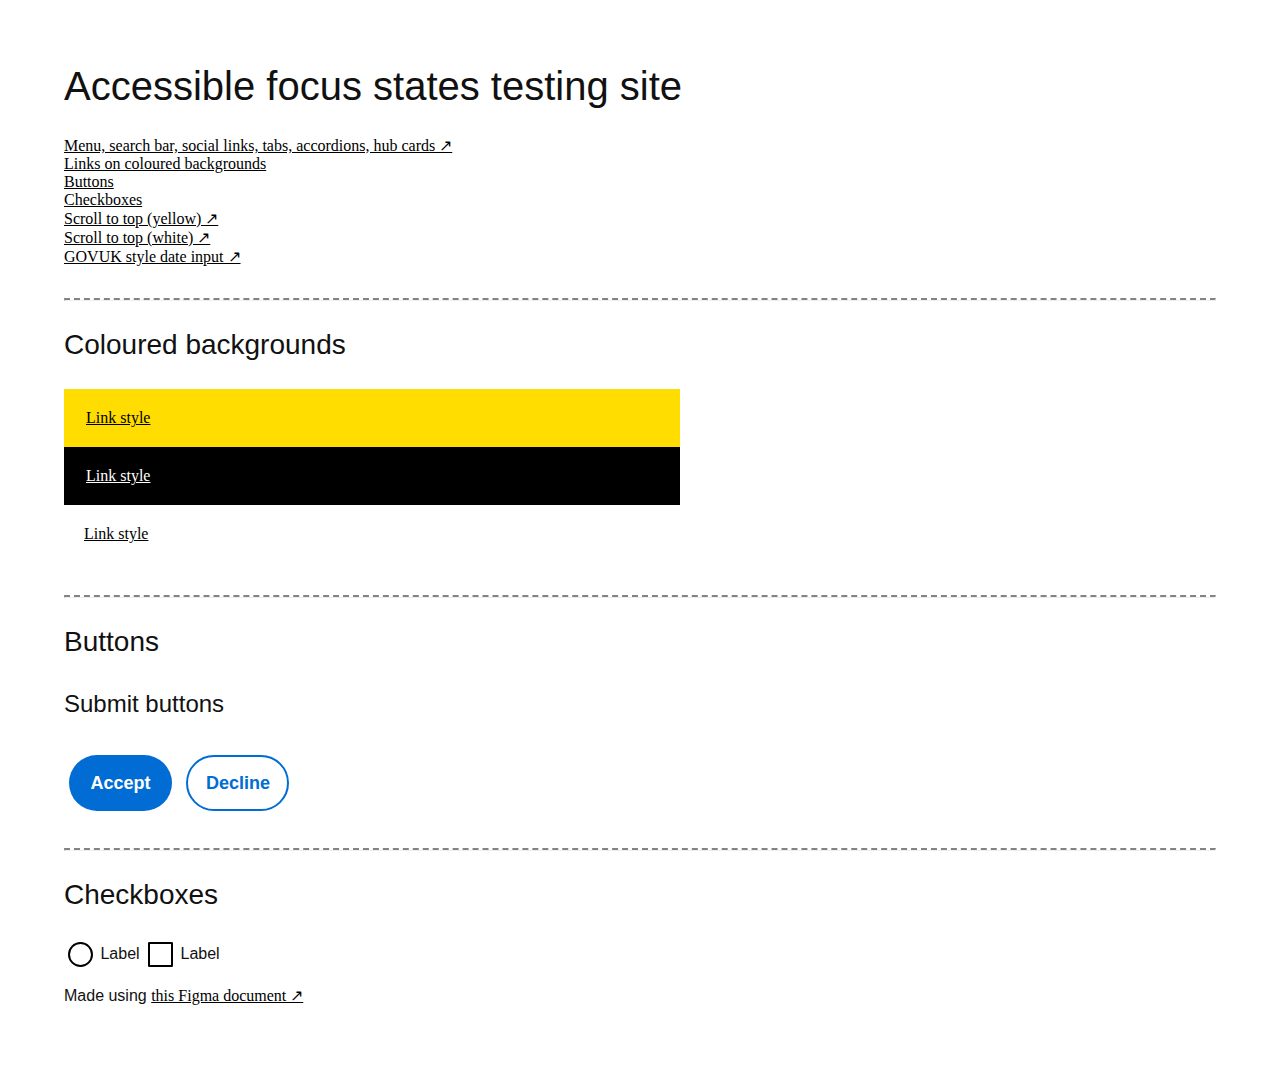
==== commit 3b27d9b0: "Separate scroll to top btns" ====
--- a/index.html
+++ b/index.html
@@ -26,6 +26,8 @@
       <a href="#coloured-backgrounds">Links on coloured backgrounds</a><br>
       <a href="#buttons">Buttons</a><br>
       <a href="#checkboxes">Checkboxes</a><br>
+      <a href="/scrolltotopyellow.html">Scroll to top (yellow) ↗</a><br>
+      <a href="/scrolltotopwhite.html">Scroll to top (white) ↗</a><br>
       <a href="/dateinput.html">GOVUK style date input ↗</a>
     </nav>
     <main>
@@ -52,12 +54,8 @@
       <section>
          <h3 id="buttons">Buttons</h3>
          <h4>Submit buttons</h4>
-         <button type="button" class="button">Button</button>
-         <button type="button" class="button-a">Button</button>
-         <button type="button" class="button-b">Button</button>
-         <button type="button" class="button-c">Button</button>
-         <h4>Scroll to top buttons</h4>
-         <button id="scrollToTopBtn"><i class="gg-arrow-up"></i><br>Top</button>
+         <button type="button" class="button">Accept</button>
+         <button type="button" class="button-a">Decline</button>
       </section>
       <hr class="dashed">
       <section>
--- a/style.css
+++ b/style.css
@@ -31,7 +31,7 @@
 	margin: 4rem;
 	color: #111;
 	font-family: "Guardian Sans", sans-serif;
-	background-color: #eeeeee;
+	background-color: #ffffff;
 }
 /* Sections */
 .yellow-bg {
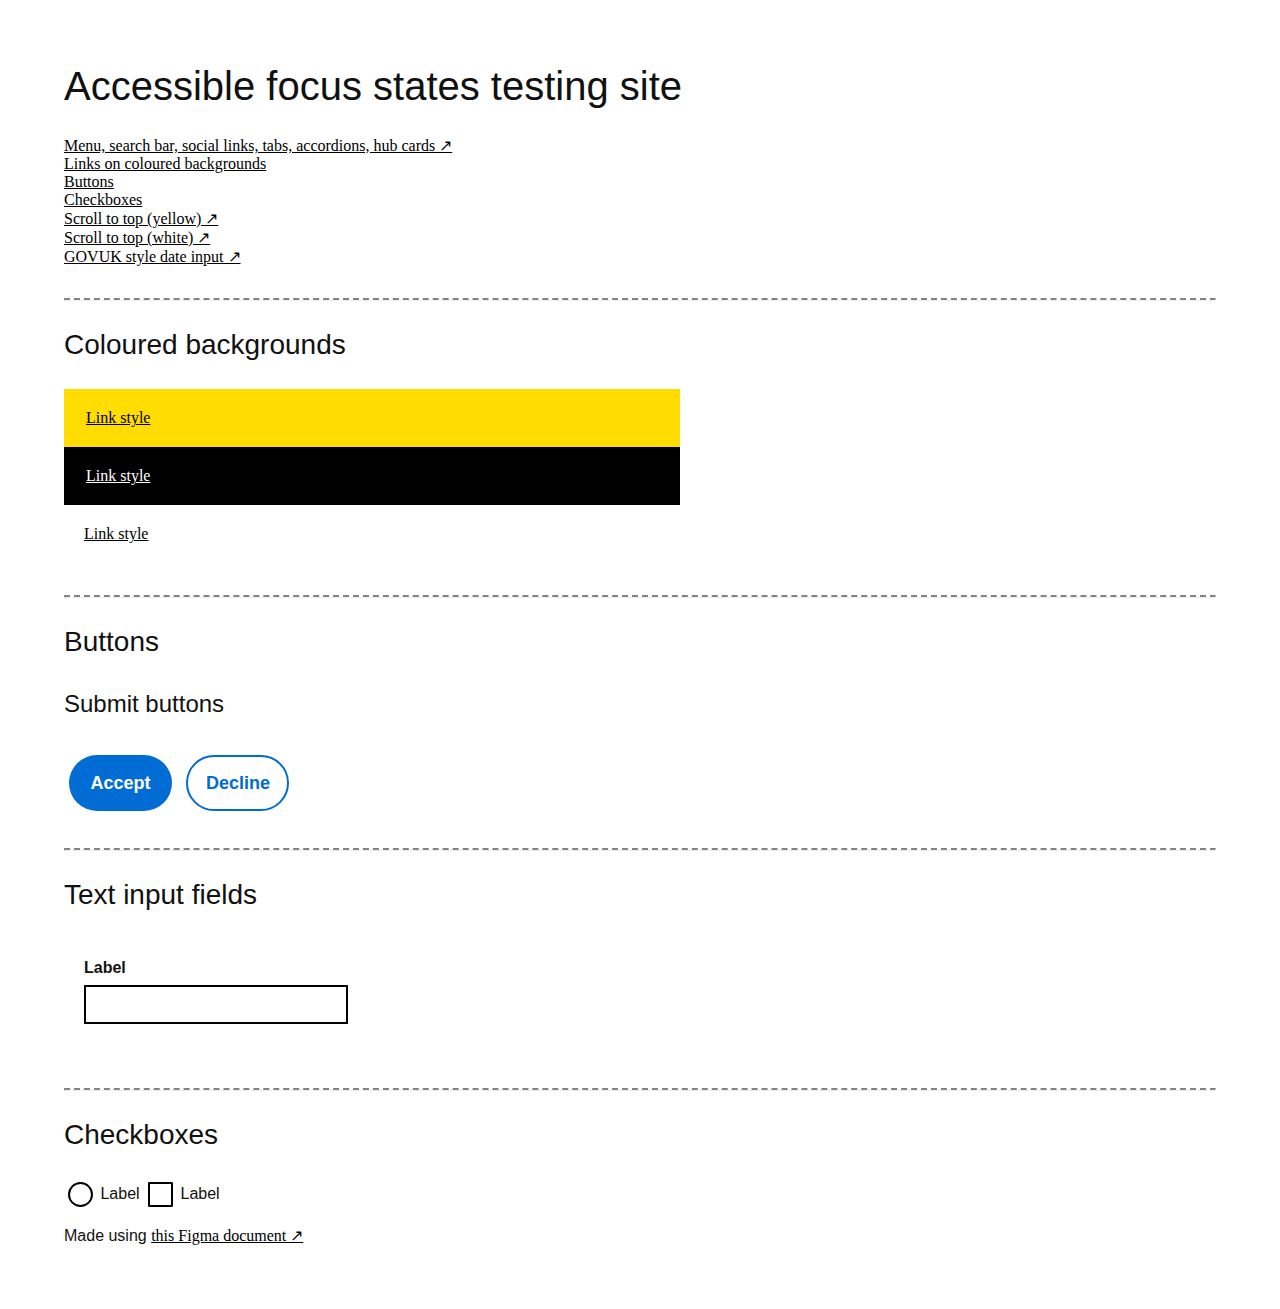
==== commit 1202476e: "Update index.html" ====
--- a/index.html
+++ b/index.html
@@ -59,6 +59,16 @@
       </section>
       <hr class="dashed">
       <section>
+         <h3>Text input fields</h3>
+         <div class="nobg-label">
+            <div class="input--field-group">
+               <label class="input--label" for="user-name">Label</label>
+               <input class="input--field-a" id="user-name" type="text" name="user_name" />
+            </div>
+         </div>
+         </section>
+      <hr class="dashed">
+      <section>
          <h3 id="checkboxes">Checkboxes</h3>
          <input type="checkbox" class="checkbox-round" aria-labelledby="checkbox">
          <label for="checkbox">Label</label>
